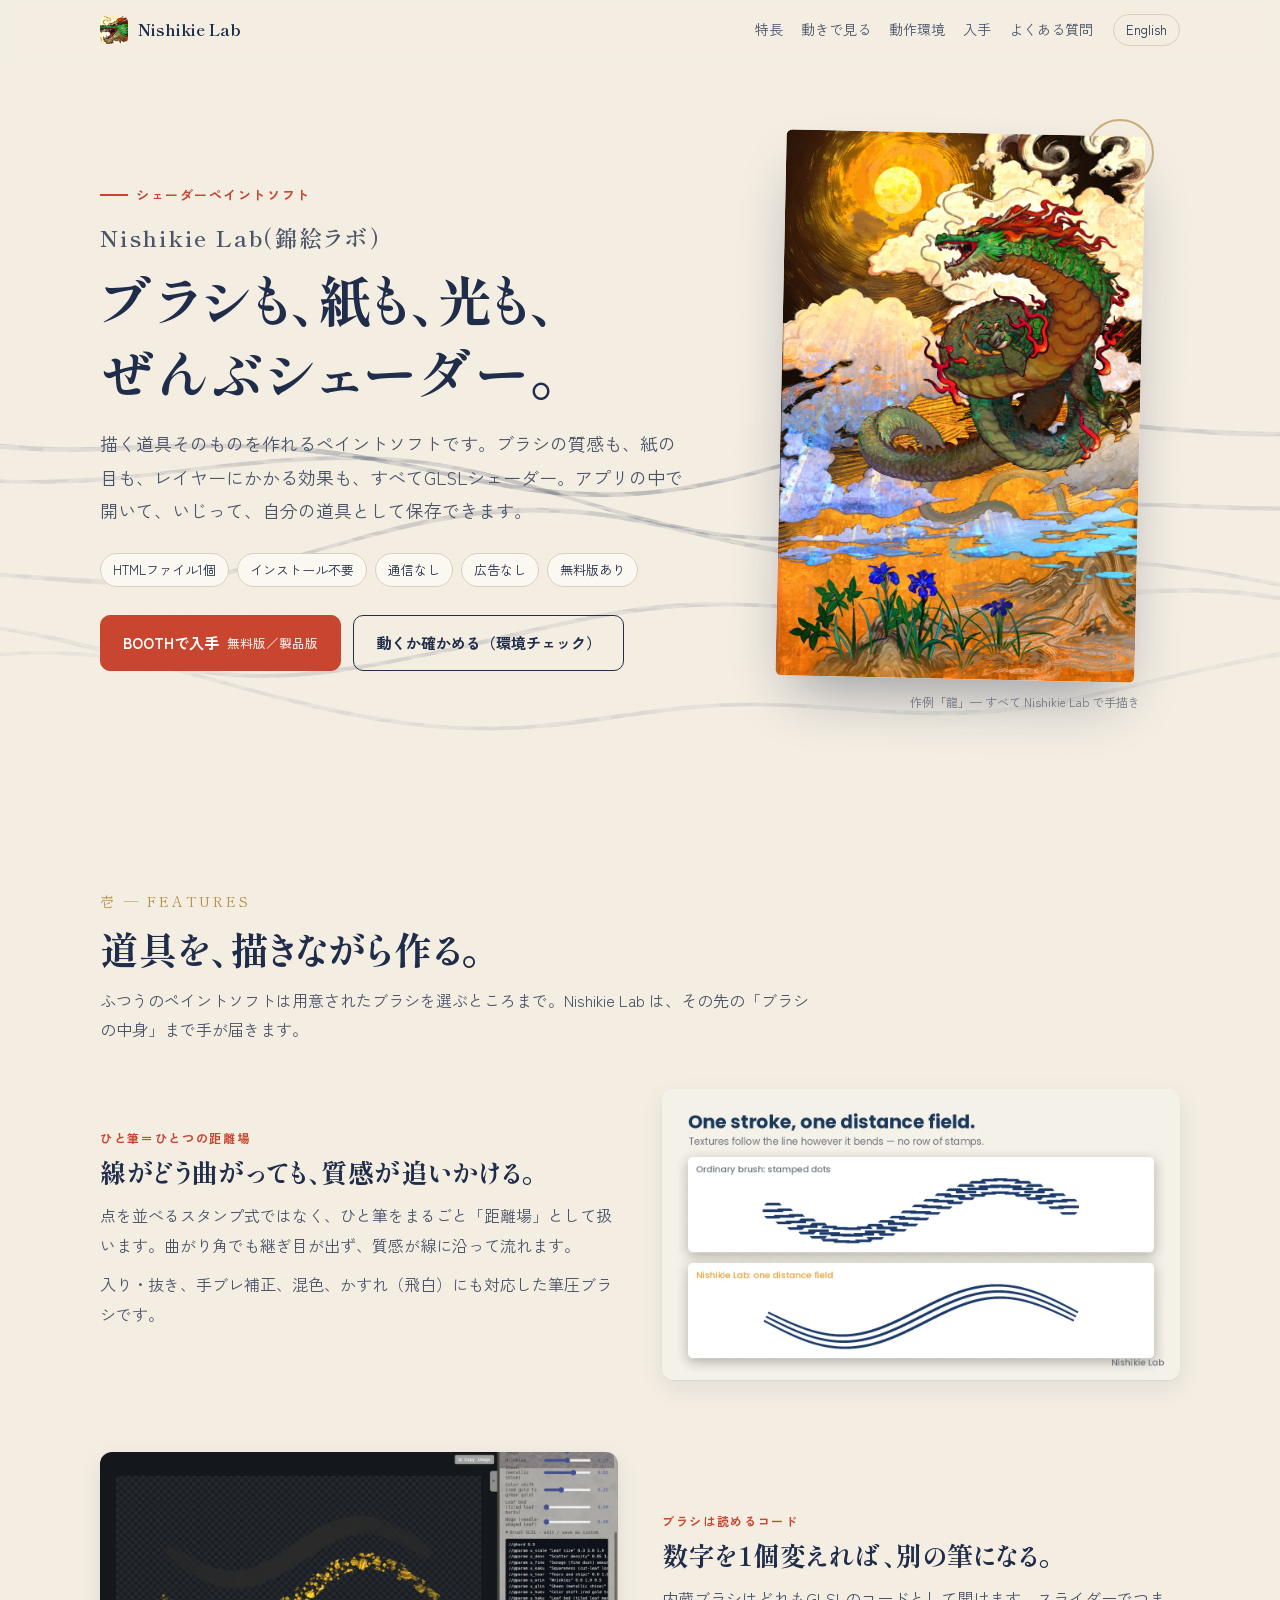
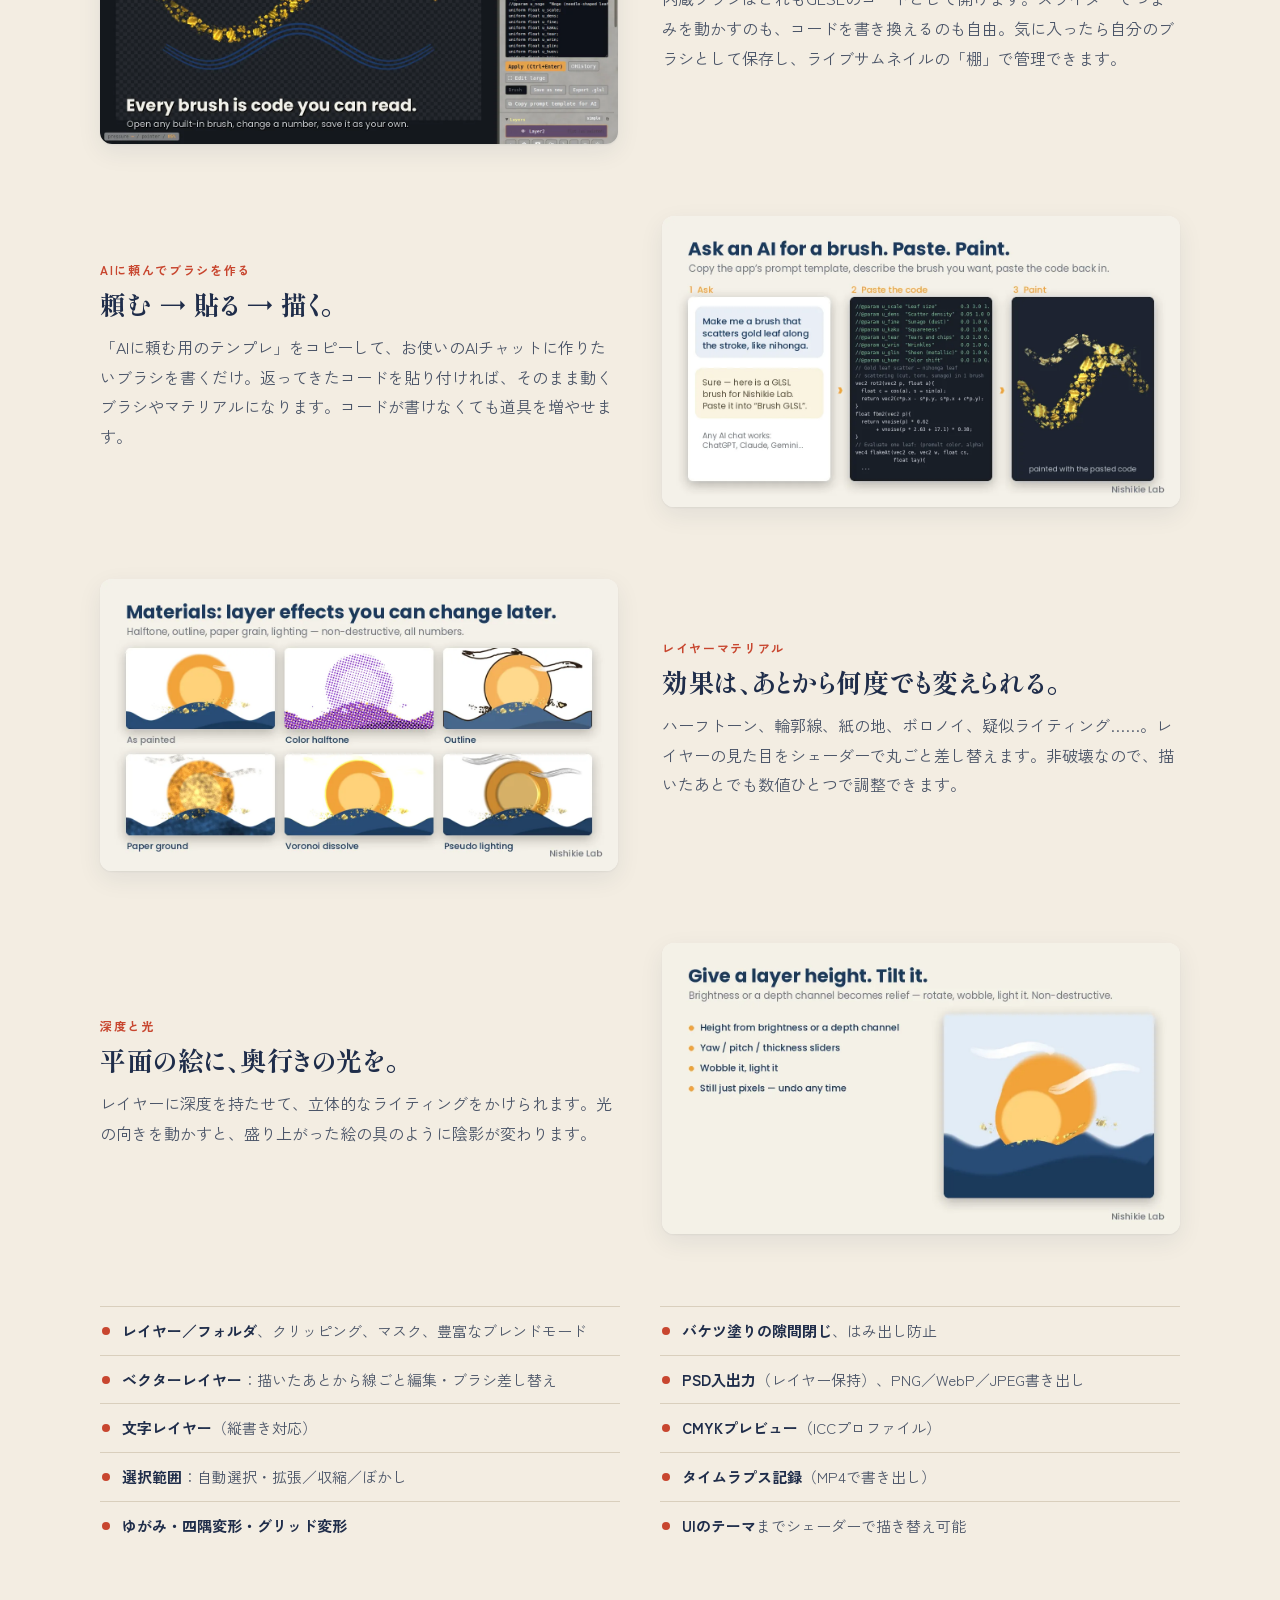
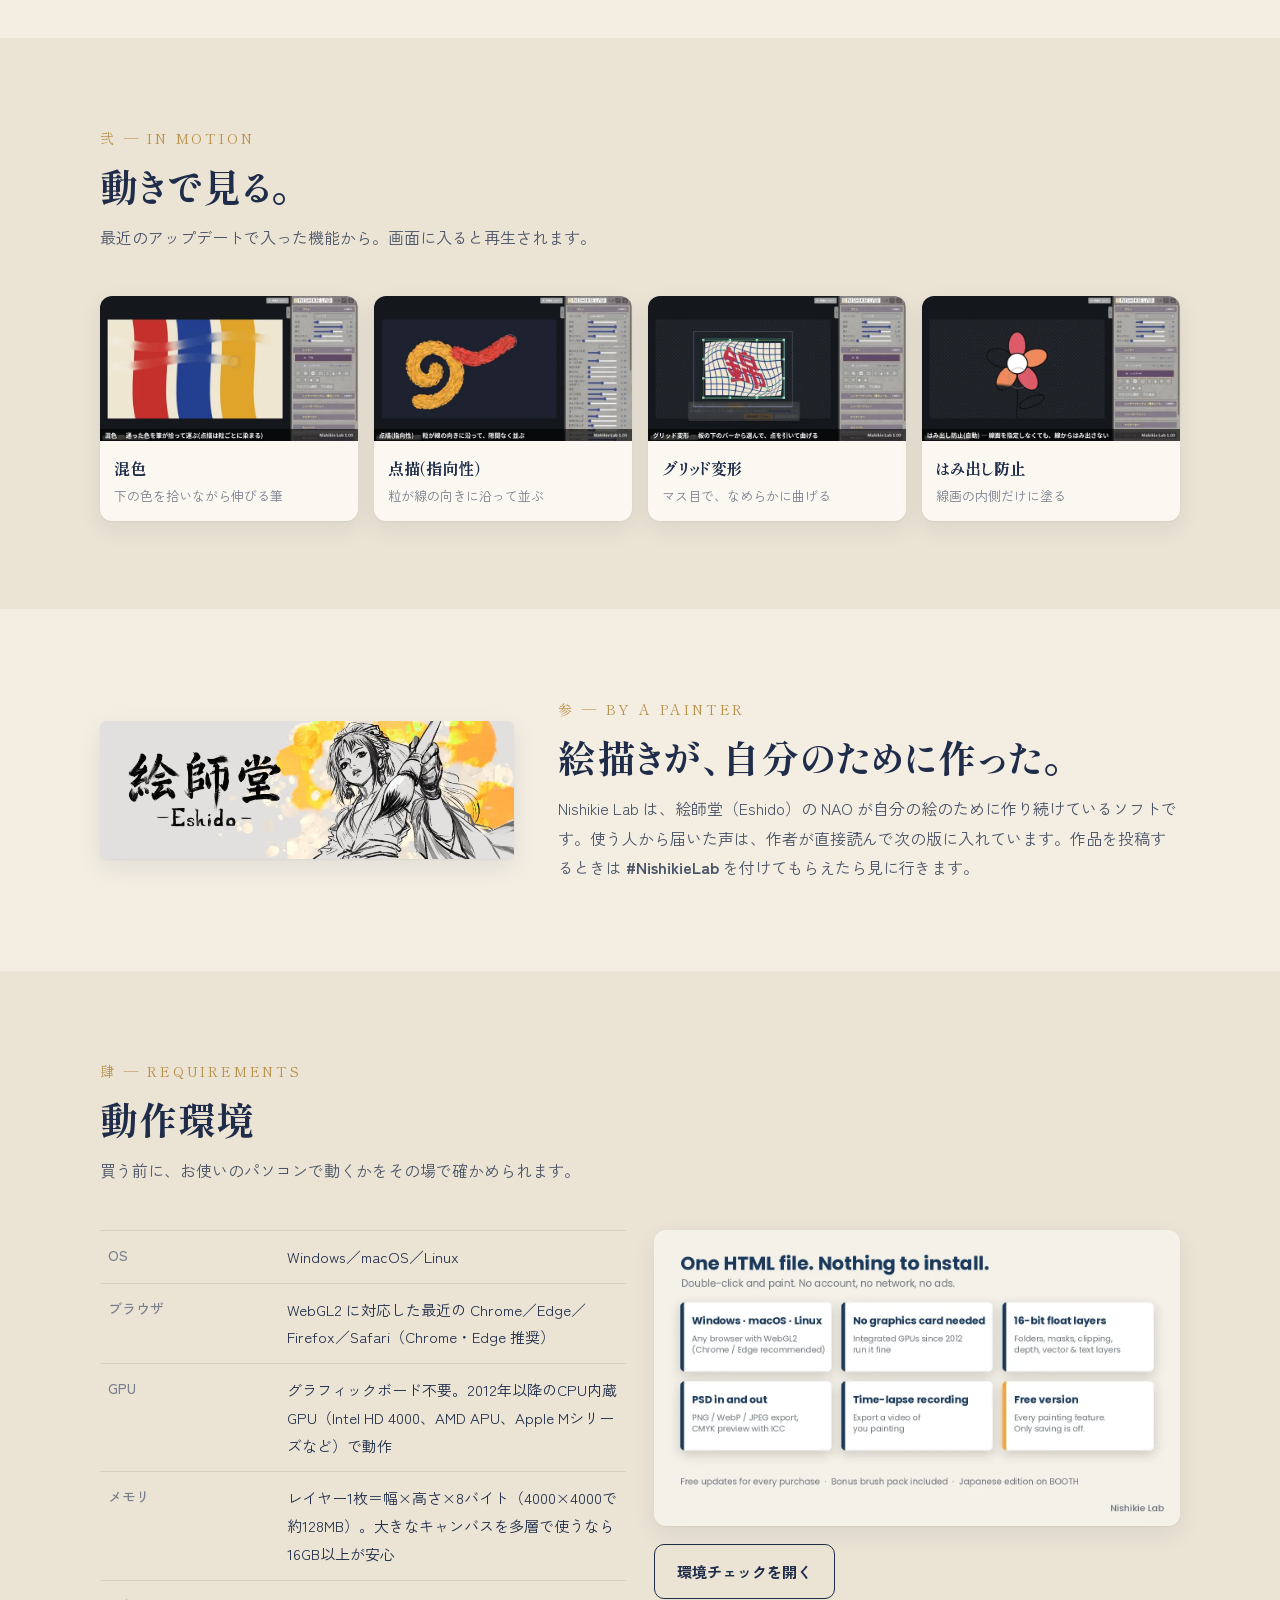
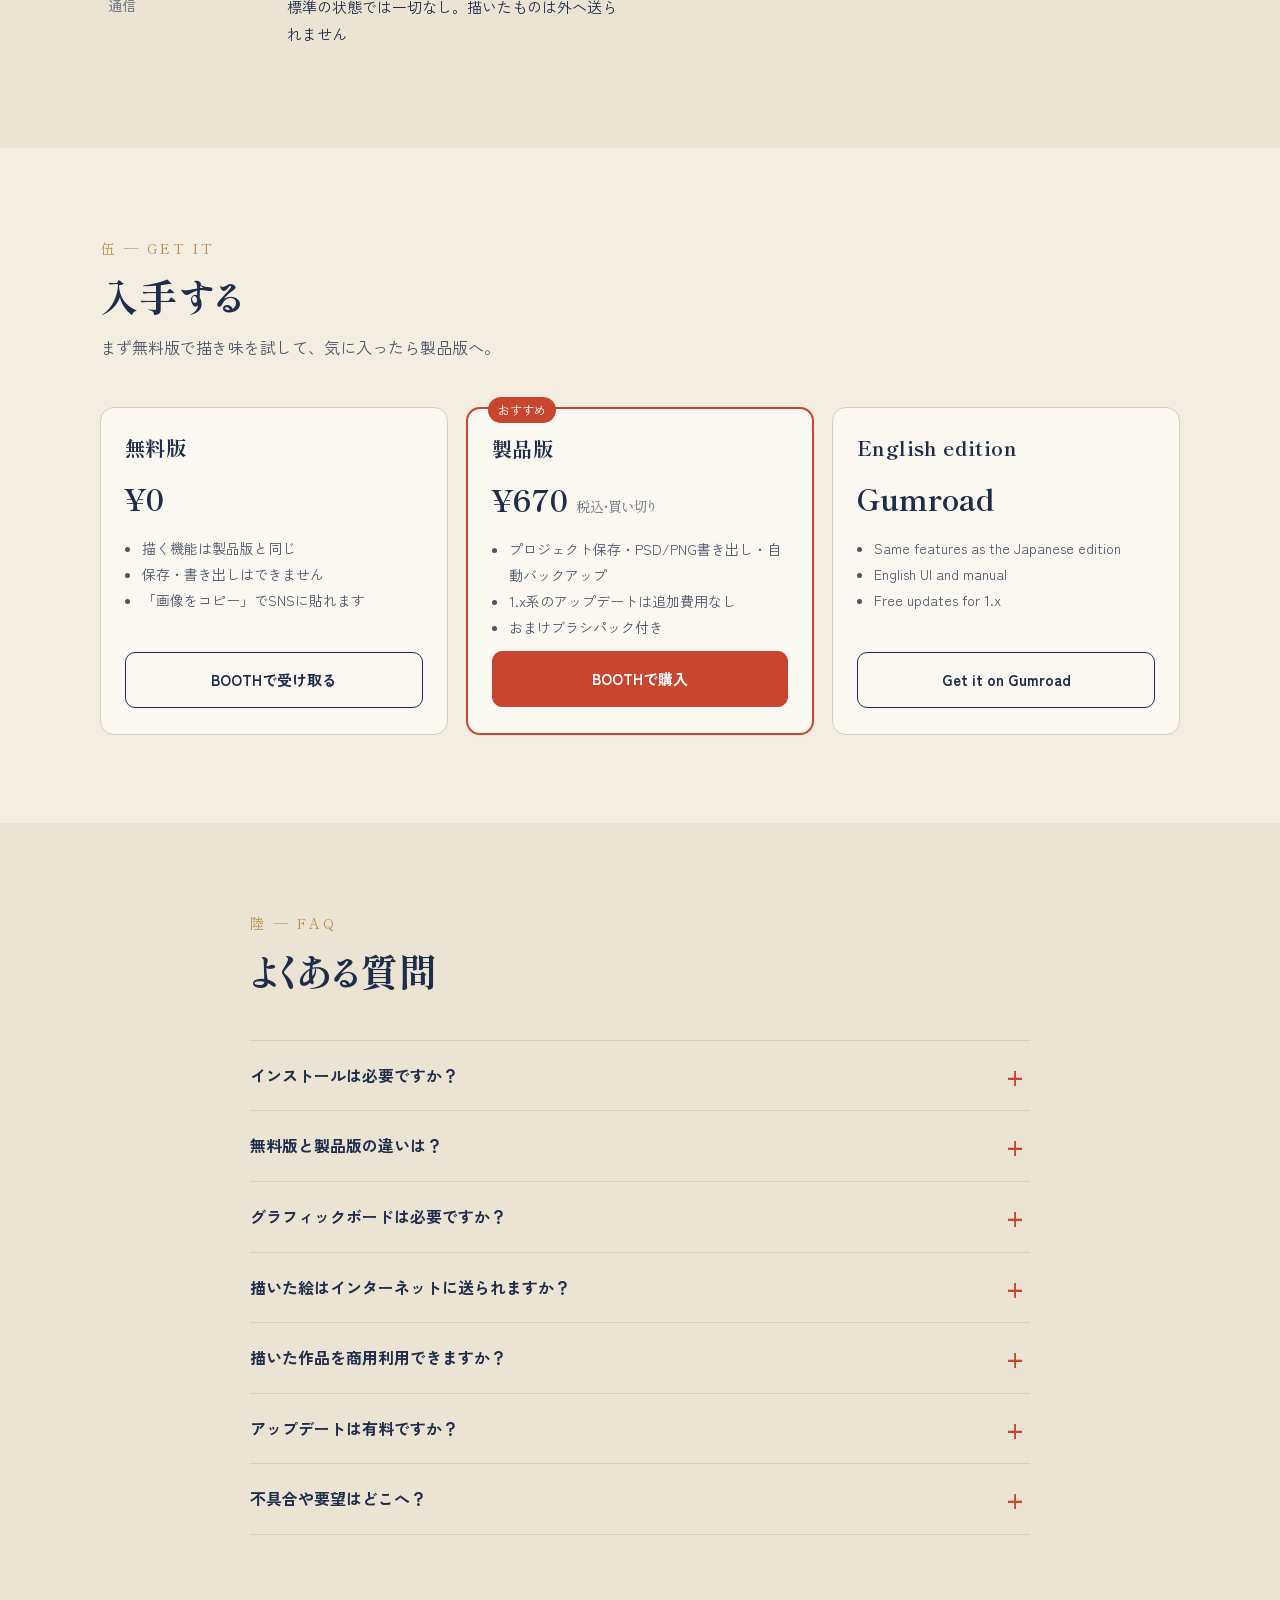
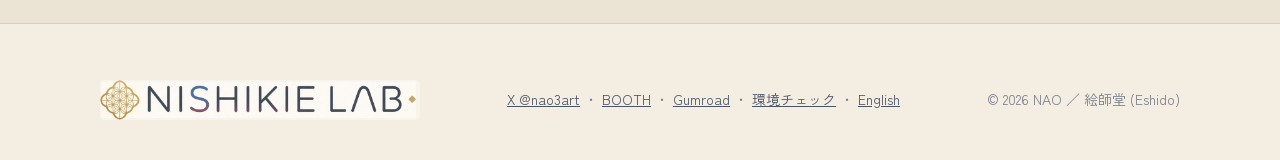
==== index.html @ 34f970e9 "Add files via upload" ====
<!doctype html>
<html lang="ja">
<head>
<meta charset="utf-8">
<meta name="viewport" content="width=device-width, initial-scale=1, viewport-fit=cover">
<title>Nishikie Lab（錦絵ラボ）｜ブラウザで動くシェーダーペイントソフト・インストール不要</title>
<meta name="description" content="Nishikie Lab（錦絵ラボ）は、ブラシも紙も効果もGLSLシェーダーでできたペイントソフト。HTMLファイル1個をブラウザで開くだけ、インストール不要・通信なし・広告なし。ブラシを自作でき、AIに頼んだコードもそのまま使えます。無料版あり。">
<link rel="canonical" href="https://naocgart-sudo.github.io/nishikie-lab/">
<link rel="alternate" hreflang="ja" href="https://naocgart-sudo.github.io/nishikie-lab/">
<link rel="alternate" hreflang="en" href="https://naocgart-sudo.github.io/nishikie-lab/en/">
<link rel="alternate" hreflang="x-default" href="https://naocgart-sudo.github.io/nishikie-lab/en/">
<meta name="theme-color" content="#f3ede2" media="(prefers-color-scheme: light)">
<meta name="theme-color" content="#14171d" media="(prefers-color-scheme: dark)">
<link rel="icon" href="assets/favicon-32.png" sizes="32x32">
<link rel="apple-touch-icon" href="assets/apple-touch-icon.png">

<meta property="og:type" content="website">
<meta property="og:site_name" content="Nishikie Lab（錦絵ラボ）">
<meta property="og:title" content="Nishikie Lab（錦絵ラボ）— ブラシも、紙も、光も、ぜんぶシェーダー。">
<meta property="og:description" content="ブラウザで動くペイントソフト。HTML1個・インストール不要・通信なし。ブラシを自作でき、無料版もあります。">
<meta property="og:url" content="https://naocgart-sudo.github.io/nishikie-lab/">
<meta property="og:image" content="https://naocgart-sudo.github.io/nishikie-lab/assets/og.jpg">
<meta property="og:image:width" content="1200"><meta property="og:image:height" content="630">
<meta property="og:locale" content="ja_JP"><meta property="og:locale:alternate" content="en_US">
<meta name="twitter:card" content="summary_large_image">
<meta name="twitter:site" content="@nao3art"><meta name="twitter:creator" content="@nao3art">

<link rel="preconnect" href="https://fonts.googleapis.com">
<link rel="preconnect" href="https://fonts.gstatic.com" crossorigin>
<link href="https://fonts.googleapis.com/css2?family=Shippori+Mincho:wght@600;700&family=Zen+Kaku+Gothic+New:wght@400;500;700&display=swap" rel="stylesheet">
<link rel="stylesheet" href="assets/site.css">
<link rel="preload" as="image" href="assets/dragon.webp">

<script type="application/ld+json">
{
  "@context": "https://schema.org",
  "@graph": [
    {
      "@type": "SoftwareApplication",
      "@id": "https://naocgart-sudo.github.io/nishikie-lab/#app",
      "name": "Nishikie Lab",
      "alternateName": ["錦絵ラボ", "NishikieLab"],
      "description": "ブラシ・紙・レイヤー効果がすべてGLSLシェーダーでできたペイントソフト。HTMLファイル1個をブラウザで開くだけで動き、インストール不要・通信なし。",
      "applicationCategory": "DesignApplication",
      "applicationSubCategory": "ペイントソフト",
      "operatingSystem": "Windows, macOS, Linux（WebGL2対応ブラウザ）",
      "inLanguage": ["ja", "en"],
      "image": "https://naocgart-sudo.github.io/nishikie-lab/assets/og.jpg",
      "screenshot": "https://naocgart-sudo.github.io/nishikie-lab/assets/f-code.webp",
      "url": "https://naocgart-sudo.github.io/nishikie-lab/",
      "author": {"@id": "https://naocgart-sudo.github.io/nishikie-lab/#eshido"},
      "offers": [
        {"@type": "Offer", "name": "製品版（BOOTH）", "price": "670", "priceCurrency": "JPY", "url": "https://eshido.booth.pm/", "availability": "https://schema.org/InStock"},
        {"@type": "Offer", "name": "無料版（保存なし）", "price": "0", "priceCurrency": "JPY", "url": "https://eshido.booth.pm/", "availability": "https://schema.org/InStock"}
      ]
    },
    {
      "@type": "Organization",
      "@id": "https://naocgart-sudo.github.io/nishikie-lab/#eshido",
      "name": "絵師堂 (Eshido)",
      "logo": "https://naocgart-sudo.github.io/nishikie-lab/assets/icon-192.png",
      "sameAs": ["https://x.com/nao3art", "https://eshido.booth.pm/", "https://naocraft5.gumroad.com/"]
    },
    {
      "@type": "FAQPage",
      "mainEntity": [
        {"@type": "Question", "name": "インストールは必要ですか？", "acceptedAnswer": {"@type": "Answer", "text": "不要です。同梱のHTMLファイル1個をダブルクリックすると、ブラウザで開いてすぐ描き始められます。"}},
        {"@type": "Question", "name": "無料版と製品版の違いは？", "acceptedAnswer": {"@type": "Answer", "text": "描く機能は同じです。無料版はプロジェクト保存・PNG/PSD書き出し・自動バックアップができません。描いた絵は「画像をコピー」でSNSなどに貼り付けられます。"}},
        {"@type": "Question", "name": "グラフィックボードは必要ですか？", "acceptedAnswer": {"@type": "Answer", "text": "不要です。2012年以降のCPU内蔵GPU（Intel HD 4000、AMD APU、Apple Mシリーズなど）で動きます。WebGL2対応のブラウザが必要です。"}},
        {"@type": "Question", "name": "描いた絵はインターネットに送られますか？", "acceptedAnswer": {"@type": "Answer", "text": "送られません。標準の状態ではインターネットとの通信を行わず、広告もありません。"}},
        {"@type": "Question", "name": "描いた作品を商用利用できますか？", "acceptedAnswer": {"@type": "Answer", "text": "できます。作品の権利はすべて描いた人のものです。ソフト本体の再配布・転売はできません。"}},
        {"@type": "Question", "name": "アップデートは有料ですか？", "acceptedAnswer": {"@type": "Answer", "text": "1.x系のアップデートは、購入済みの方なら追加費用なしで最新ファイルをダウンロードし直せます。"}}
      ]
    }
  ]
}
</script>
</head>
<body>
<a class="skip" href="#main">本文へ移動</a>

<header class="nav">
  <div class="wrap">
    <a class="brand" href="./"><img src="assets/icon-192.png" alt="" width="28" height="28">Nishikie Lab</a>
    <ul>
      <li><a href="#features">特長</a></li>
      <li><a href="#motion">動きで見る</a></li>
      <li><a href="#spec">動作環境</a></li>
      <li><a href="#get">入手</a></li>
      <li><a href="#faq">よくある質問</a></li>
    </ul>
    <a class="lang" href="en/" hreflang="en" lang="en">English</a>
  </div>
</header>

<main id="main">
<section class="hero" aria-label="Nishikie Lab の紹介">
  <canvas id="heroGL" aria-hidden="true"></canvas>
  <div class="wrap">
    <div>
      <span class="kicker">シェーダーペイントソフト</span>
      <h1>
        <span class="name">Nishikie Lab（錦絵ラボ）</span>
        <span class="line"><span>ブラシも、紙も、光も、</span></span>
        <span class="line"><span>ぜんぶシェーダー。</span></span>
      </h1>
      <p class="lead">描く道具そのものを作れるペイントソフトです。ブラシの質感も、紙の目も、レイヤーにかかる効果も、すべてGLSLシェーダー。アプリの中で開いて、いじって、自分の道具として保存できます。</p>
      <ul class="chips">
        <li>HTMLファイル1個</li><li>インストール不要</li><li>通信なし</li><li>広告なし</li><li>無料版あり</li>
      </ul>
      <div class="cta">
        <a class="btn primary" href="https://eshido.booth.pm/" rel="noopener">BOOTHで入手 <small>無料版／製品版</small></a>
        <a class="btn ghost" href="check/">動くか確かめる（環境チェック）</a>
      </div>
    </div>
    <figure class="art">
      <picture>
        <source type="image/webp" srcset="assets/dragon-480.webp 480w, assets/dragon.webp 800w" sizes="(max-width:860px) 300px, 400px">
        <img src="assets/dragon.jpg" width="800" height="1217" alt="Nishikie Labで描いた作例：月と雲のあいだを昇る緑の龍と、足もとに咲く杜若の和風イラスト" fetchpriority="high">
      </picture>
      <figcaption>作例「龍」— すべて Nishikie Lab で手描き</figcaption>
    </figure>
  </div>
</section>

<section id="features">
  <div class="wrap">
    <div class="sec-head rv">
      <div class="num">壱 — FEATURES</div>
      <h2>道具を、描きながら作る。</h2>
      <p>ふつうのペイントソフトは用意されたブラシを選ぶところまで。Nishikie Lab は、その先の「ブラシの中身」まで手が届きます。</p>
    </div>

    <article class="feature rv">
      <div class="media"><img src="assets/f-distance.webp" width="1280" height="720" loading="lazy" alt="スタンプを並べる普通のブラシと、ひと続きの距離場で描くNishikie Labの線の比較"></div>
      <div>
        <h3><span class="tag">ひと筆＝ひとつの距離場</span>線がどう曲がっても、質感が追いかける。</h3>
        <p>点を並べるスタンプ式ではなく、ひと筆をまるごと「距離場」として扱います。曲がり角でも継ぎ目が出ず、質感が線に沿って流れます。</p>
        <p>入り・抜き、手ブレ補正、混色、かすれ（飛白）にも対応した筆圧ブラシです。</p>
      </div>
    </article>

    <article class="feature rv">
      <div class="media"><img src="assets/f-code.webp" width="1280" height="720" loading="lazy" alt="金箔を散らすブラシのGLSLコードを、アプリ内エディタで開いているところ"></div>
      <div>
        <h3><span class="tag">ブラシは読めるコード</span>数字を1個変えれば、別の筆になる。</h3>
        <p>内蔵ブラシはどれもGLSLのコードとして開けます。スライダーでつまみを動かすのも、コードを書き換えるのも自由。気に入ったら自分のブラシとして保存し、ライブサムネイルの「棚」で管理できます。</p>
      </div>
    </article>

    <article class="feature rv">
      <div class="media"><img src="assets/f-ai.webp" width="1280" height="720" loading="lazy" alt="AIチャットにブラシを頼み、返ってきたコードを貼り付けて描く3ステップ"></div>
      <div>
        <h3><span class="tag">AIに頼んでブラシを作る</span>頼む → 貼る → 描く。</h3>
        <p>「AIに頼む用のテンプレ」をコピーして、お使いのAIチャットに作りたいブラシを書くだけ。返ってきたコードを貼り付ければ、そのまま動くブラシやマテリアルになります。コードが書けなくても道具を増やせます。</p>
      </div>
    </article>

    <article class="feature rv">
      <div class="media"><img src="assets/f-materials.webp" width="1280" height="720" loading="lazy" alt="同じ絵にハーフトーン、輪郭線、紙の地、ボロノイ、疑似ライティングのマテリアルをかけた比較"></div>
      <div>
        <h3><span class="tag">レイヤーマテリアル</span>効果は、あとから何度でも変えられる。</h3>
        <p>ハーフトーン、輪郭線、紙の地、ボロノイ、疑似ライティング……。レイヤーの見た目をシェーダーで丸ごと差し替えます。非破壊なので、描いたあとでも数値ひとつで調整できます。</p>
      </div>
    </article>

    <article class="feature rv">
      <div class="media"><video data-auto muted loop playsinline preload="none" poster="assets/f-depth.webp" width="1280" height="720" aria-label="深度マップで絵に立体的な光が当たる様子"><source src="assets/f-depth.mp4" type="video/mp4"></video></div>
      <div>
        <h3><span class="tag">深度と光</span>平面の絵に、奥行きの光を。</h3>
        <p>レイヤーに深度を持たせて、立体的なライティングをかけられます。光の向きを動かすと、盛り上がった絵の具のように陰影が変わります。</p>
      </div>
    </article>

    <ul class="list rv">
      <li><b>レイヤー／フォルダ</b>、クリッピング、マスク、豊富なブレンドモード</li>
      <li><b>ベクターレイヤー</b>：描いたあとから線ごと編集・ブラシ差し替え</li>
      <li><b>文字レイヤー</b>（縦書き対応）</li>
      <li><b>選択範囲</b>：自動選択・拡張／収縮／ぼかし</li>
      <li><b>ゆがみ・四隅変形・グリッド変形</b></li>
      <li><b>バケツ塗りの隙間閉じ</b>、はみ出し防止</li>
      <li><b>PSD入出力</b>（レイヤー保持）、PNG／WebP／JPEG書き出し</li>
      <li><b>CMYKプレビュー</b>（ICCプロファイル）</li>
      <li><b>タイムラプス記録</b>（MP4で書き出し）</li>
      <li><b>UIのテーマ</b>までシェーダーで描き替え可能</li>
    </ul>
  </div>
</section>

<section id="motion" class="alt">
  <div class="wrap">
    <div class="sec-head rv">
      <div class="num">弐 — IN MOTION</div>
      <h2>動きで見る。</h2>
      <p>最近のアップデートで入った機能から。画面に入ると再生されます。</p>
    </div>
    <div class="grid4" id="gallery">
      <figure class="clip rv"><video data-auto muted loop playsinline preload="none" poster="assets/v-mix.webp" aria-label="混色の動画"><source src="assets/v-mix.mp4" type="video/mp4"></video><figcaption><b>混色</b><span>下の色を拾いながら伸びる筆</span></figcaption></figure>
      <figure class="clip rv"><video data-auto muted loop playsinline preload="none" poster="assets/v-stipple.webp" aria-label="点描ブラシの動画"><source src="assets/v-stipple.mp4" type="video/mp4"></video><figcaption><b>点描（指向性）</b><span>粒が線の向きに沿って並ぶ</span></figcaption></figure>
      <figure class="clip rv"><video data-auto muted loop playsinline preload="none" poster="assets/v-grid.webp" aria-label="グリッド変形の動画"><source src="assets/v-grid.mp4" type="video/mp4"></video><figcaption><b>グリッド変形</b><span>マス目で、なめらかに曲げる</span></figcaption></figure>
      <figure class="clip rv"><video data-auto muted loop playsinline preload="none" poster="assets/v-spill.webp" aria-label="はみ出し防止の動画"><source src="assets/v-spill.mp4" type="video/mp4"></video><figcaption><b>はみ出し防止</b><span>線画の内側だけに塗る</span></figcaption></figure>
    </div>
  </div>
</section>

<section id="works">
  <div class="wrap works">
    <img class="rv" src="assets/eshido.webp" width="1500" height="500" loading="lazy" alt="絵師堂 Eshido のロゴと、大筆を構える女性の墨絵">
    <div class="rv">
      <div class="sec-head" style="margin:0">
        <div class="num">参 — BY A PAINTER</div>
        <h2>絵描きが、自分のために作った。</h2>
        <p>Nishikie Lab は、絵師堂（Eshido）の NAO が自分の絵のために作り続けているソフトです。使う人から届いた声は、作者が直接読んで次の版に入れています。作品を投稿するときは <b>#NishikieLab</b> を付けてもらえたら見に行きます。</p>
      </div>
    </div>
  </div>
</section>

<section id="spec" class="alt">
  <div class="wrap">
    <div class="sec-head rv">
      <div class="num">肆 — REQUIREMENTS</div>
      <h2>動作環境</h2>
      <p>買う前に、お使いのパソコンで動くかをその場で確かめられます。</p>
    </div>
    <div class="spec">
      <table class="rv">
        <tr><th>OS</th><td>Windows／macOS／Linux</td></tr>
        <tr><th>ブラウザ</th><td>WebGL2 に対応した最近の Chrome／Edge／Firefox／Safari（Chrome・Edge 推奨）</td></tr>
        <tr><th>GPU</th><td>グラフィックボード不要。2012年以降のCPU内蔵GPU（Intel HD 4000、AMD APU、Apple Mシリーズなど）で動作</td></tr>
        <tr><th>メモリ</th><td>レイヤー1枚＝幅×高さ×8バイト（4000×4000で約128MB）。大きなキャンバスを多層で使うなら16GB以上が安心</td></tr>
        <tr><th>通信</th><td>標準の状態では一切なし。描いたものは外へ送られません</td></tr>
      </table>
      <div class="rv">
        <img src="assets/f-specs.webp" width="1280" height="720" loading="lazy" alt="対応OS、グラフィックボード不要、16bitフロートレイヤーなどの仕様まとめ" style="border-radius:12px;box-shadow:var(--shadow)">
        <p style="margin:18px 0 0"><a class="btn ghost" href="check/">環境チェックを開く</a></p>
      </div>
    </div>
  </div>
</section>

<section id="get">
  <div class="wrap">
    <div class="sec-head rv">
      <div class="num">伍 — GET IT</div>
      <h2>入手する</h2>
      <p>まず無料版で描き味を試して、気に入ったら製品版へ。</p>
    </div>
    <div class="plans">
      <div class="plan rv">
        <h3>無料版</h3>
        <div class="price">¥0</div>
        <ul><li>描く機能は製品版と同じ</li><li>保存・書き出しはできません</li><li>「画像をコピー」でSNSに貼れます</li></ul>
        <a class="btn ghost" href="https://eshido.booth.pm/" rel="noopener">BOOTHで受け取る</a>
      </div>
      <div class="plan main rv" data-badge="おすすめ">
        <h3>製品版</h3>
        <div class="price">¥670 <small>税込・買い切り</small></div>
        <ul><li>プロジェクト保存・PSD/PNG書き出し・自動バックアップ</li><li>1.x系のアップデートは追加費用なし</li><li>おまけブラシパック付き</li></ul>
        <a class="btn primary" href="https://eshido.booth.pm/" rel="noopener">BOOTHで購入</a>
      </div>
      <div class="plan rv" lang="en">
        <h3>English edition</h3>
        <div class="price">Gumroad</div>
        <ul><li>Same features as the Japanese edition</li><li>English UI and manual</li><li>Free updates for 1.x</li></ul>
        <a class="btn ghost" href="https://naocraft5.gumroad.com/" rel="noopener">Get it on Gumroad</a>
      </div>
    </div>
  </div>
</section>

<section id="faq" class="alt">
  <div class="wrap" style="max-width:820px">
    <div class="sec-head rv">
      <div class="num">陸 — FAQ</div>
      <h2>よくある質問</h2>
    </div>
    <div class="faq rv">
      <details><summary>インストールは必要ですか？</summary><p>不要です。同梱のHTMLファイル1個をダブルクリックすると、ブラウザで開いてすぐ描き始められます。タブやアドレスバーの無い「アプリの窓」で開くランチャーも同梱しています。</p></details>
      <details><summary>無料版と製品版の違いは？</summary><p>描く機能は同じです。無料版はプロジェクト保存・PNG/PSD書き出し・自動バックアップができません。描いた絵は「画像をコピー」でSNSなどに貼り付けられます。</p></details>
      <details><summary>グラフィックボードは必要ですか？</summary><p>不要です。2012年以降のCPU内蔵GPUで動きます。WebGL2対応のブラウザが必要です。心配なときは<a href="check/">環境チェック</a>で確かめてください。</p></details>
      <details><summary>描いた絵はインターネットに送られますか？</summary><p>送られません。標準の状態ではインターネットとの通信を行わず、広告もありません。</p></details>
      <details><summary>描いた作品を商用利用できますか？</summary><p>できます。作品の権利はすべて描いた人のものです。ソフト本体の再配布・転売はできません。</p></details>
      <details><summary>アップデートは有料ですか？</summary><p>1.x系のアップデートは、購入済みの方なら追加費用なしで最新ファイルをダウンロードし直せます。</p></details>
      <details><summary>不具合や要望はどこへ？</summary><p>X（旧Twitter）の <a href="https://x.com/nao3art" rel="noopener">@nao3art</a> へ、メンションでもDMでもどうぞ。作者が直接読みます。環境チェックの結果を添えてもらえると調査が早く進みます。</p></details>
    </div>
  </div>
</section>
</main>

<footer>
  <div class="wrap">
    <img src="assets/logo.png" width="448" height="56" alt="Nishikie Lab" style="height:40px">
    <div>
      <a href="https://x.com/nao3art" rel="noopener">X @nao3art</a> ・
      <a href="https://eshido.booth.pm/" rel="noopener">BOOTH</a> ・
      <a href="https://naocraft5.gumroad.com/" rel="noopener">Gumroad</a> ・
      <a href="check/">環境チェック</a> ・
      <a href="en/" hreflang="en">English</a>
    </div>
    <div>© 2026 NAO ／ 絵師堂 (Eshido)</div>
  </div>
</footer>
<script src="assets/site.js" defer></script>
</body>
</html>
---- assets/site.css ----
/* Nishikie Lab site — 和紙の地 × 藍の墨 × 朱 */
:root{
  --paper:#f3ede2; --paper2:#ebe3d4; --card:#fbf8f2;
  --ink:#1f2d4a; --ink2:#4b5568; --dim:#7a7f8c;
  --shu:#c8462f; --gold:#b8914a; --line:#d9cfbd;
  --shadow:0 1px 2px rgba(31,45,74,.06),0 8px 24px rgba(31,45,74,.08);
  --serif:"Shippori Mincho","Noto Serif JP","Hiragino Mincho ProN","Yu Mincho",serif;
  --sans:"Zen Kaku Gothic New","Noto Sans JP","Hiragino Kaku Gothic ProN","Yu Gothic",system-ui,sans-serif;
  --w:1120px;
}
@media (prefers-color-scheme:dark){
  :root{ --paper:#14171d; --paper2:#1a1e26; --card:#1f242d; --ink:#e9e3d6; --ink2:#b9b6ad;
    --dim:#8a8d96; --shu:#e06a4f; --gold:#d3b06a; --line:#2e333d;
    --shadow:0 1px 2px rgba(0,0,0,.3),0 10px 30px rgba(0,0,0,.35); }
}
*{box-sizing:border-box}
html{scroll-behavior:smooth;-webkit-text-size-adjust:100%}
body{margin:0;background:var(--paper);color:var(--ink);font:16px/1.85 var(--sans);
  font-feature-settings:"palt";overflow-x:hidden}
img,video{max-width:100%;height:auto;display:block}
a{color:inherit}
.wrap{max-width:var(--w);margin:0 auto;padding:0 20px}
h1,h2,h3{font-family:var(--serif);font-weight:700;letter-spacing:.02em;line-height:1.35;margin:0}
.skip{position:absolute;left:-999px}.skip:focus{left:12px;top:12px;z-index:99;background:var(--card);padding:8px 12px}

/* header */
.nav{position:sticky;top:0;z-index:20;background:color-mix(in srgb,var(--paper) 86%,transparent);
  backdrop-filter:blur(10px);-webkit-backdrop-filter:blur(10px);border-bottom:1px solid transparent;transition:border-color .3s}
.nav.scrolled{border-bottom-color:var(--line)}
.nav .wrap{display:flex;align-items:center;gap:20px;height:60px}
.nav .brand{display:flex;align-items:center;gap:10px;text-decoration:none;font-family:var(--serif);font-weight:700}
.nav .brand img{width:28px;height:28px;border-radius:6px}
.nav ul{display:flex;gap:18px;list-style:none;margin:0 0 0 auto;padding:0;font-size:14px}
.nav ul a{text-decoration:none;color:var(--ink2)}.nav ul a:hover{color:var(--shu)}
.nav .lang{font-size:13px;border:1px solid var(--line);border-radius:99px;padding:3px 12px;text-decoration:none}
@media (max-width:760px){.nav ul{display:none}.nav .lang{margin-left:auto}}

/* hero */
.hero{position:relative;overflow:hidden;padding:56px 0 72px}
.hero canvas{position:absolute;inset:0;width:100%;height:100%;z-index:0;opacity:.9}
.hero .wrap{position:relative;z-index:1;display:grid;grid-template-columns:1.15fr .85fr;gap:48px;align-items:center}
.kicker{display:inline-flex;gap:8px;align-items:center;font-size:13px;letter-spacing:.12em;color:var(--shu);font-weight:700}
.kicker::before{content:"";width:28px;height:2px;background:var(--shu)}
.hero h1{font-size:clamp(28px,4.3vw,54px);margin:16px 0 8px}
.hero h1 .line>span{white-space:nowrap}
.hero h1 .name{display:block;font-size:.42em;letter-spacing:.08em;color:var(--ink2);margin-bottom:10px;font-weight:600}
.hero h1 .line{display:block;overflow:hidden}
.hero h1 .line>span{display:inline-block;transform:translateY(110%);animation:rise .9s cubic-bezier(.2,.7,.1,1) forwards}
.hero h1 .line:nth-child(3)>span{animation-delay:.12s}
@keyframes rise{to{transform:none}}
.hero p.lead{font-size:clamp(15px,1.7vw,18px);color:var(--ink2);max-width:34em;margin:18px 0 26px}
.chips{display:flex;flex-wrap:wrap;gap:8px;margin:0 0 28px;padding:0;list-style:none}
.chips li{font-size:13px;border:1px solid var(--line);background:var(--card);border-radius:99px;padding:4px 12px}
.cta{display:flex;flex-wrap:wrap;gap:12px}
.btn{display:inline-flex;align-items:center;gap:8px;padding:13px 22px;border-radius:10px;text-decoration:none;
  font-weight:700;font-size:15px;border:1.5px solid var(--ink);transition:transform .15s,box-shadow .2s,background .2s}
.btn:hover{transform:translateY(-2px);box-shadow:var(--shadow)}
.btn.primary{background:var(--shu);border-color:var(--shu);color:#fff}
.btn.ghost{background:transparent}
.btn small{font-weight:500;opacity:.85}
.art{position:relative;justify-self:center;max-width:400px}
.art img{border-radius:6px;box-shadow:0 30px 60px -20px rgba(31,45,74,.45);transform:rotate(1.2deg);transition:transform .6s}
.art:hover img{transform:rotate(0) scale(1.01)}
.art figcaption{font-size:12px;color:var(--dim);margin-top:12px;text-align:right}
.art::before{content:"";position:absolute;inset:-14px -14px auto auto;width:64px;height:64px;border:2px solid var(--gold);border-radius:50%;opacity:.7}
@media (max-width:860px){.hero .wrap{grid-template-columns:1fr}.art{max-width:300px}}

/* sections */
section{padding:88px 0}
section.alt{background:var(--paper2)}
.sec-head{max-width:720px;margin:0 0 44px}
.sec-head .num{font-family:var(--serif);color:var(--gold);font-size:14px;letter-spacing:.2em}
.sec-head h2{font-size:clamp(26px,3.4vw,38px);margin:8px 0 12px}
.sec-head p{color:var(--ink2);margin:0}

.feature{display:grid;grid-template-columns:1fr 1fr;gap:44px;align-items:center;margin-bottom:72px}
.feature:last-child{margin-bottom:0}
.feature:nth-child(even) .media{order:2}
.feature .media{border-radius:12px;overflow:hidden;box-shadow:var(--shadow);background:var(--card)}
.feature h3{font-size:clamp(21px,2.4vw,26px);margin-bottom:12px}
.feature h3 .tag{display:block;font-family:var(--sans);font-size:12px;letter-spacing:.14em;color:var(--shu);margin-bottom:8px}
.feature p{color:var(--ink2);margin:0 0 10px}
@media (max-width:820px){.feature{grid-template-columns:1fr;gap:20px}.feature:nth-child(even) .media{order:0}}

.grid4{display:grid;grid-template-columns:repeat(4,1fr);gap:16px}
@media (max-width:900px){.grid4{grid-template-columns:repeat(2,1fr)}}
.clip{background:var(--card);border-radius:12px;overflow:hidden;box-shadow:var(--shadow);margin:0}
.clip video{aspect-ratio:16/9;object-fit:cover;width:100%}
.clip figcaption{padding:12px 14px;font-size:14px}
.clip figcaption b{display:block;font-family:var(--serif);font-size:16px}
.clip figcaption span{color:var(--dim);font-size:13px}

.list{columns:2;column-gap:40px;padding:0;margin:40px 0 0;list-style:none}
.list li{break-inside:avoid;padding:10px 0 10px 22px;border-top:1px solid var(--line);position:relative;color:var(--ink2);font-size:15px}
.list li::before{content:"";position:absolute;left:2px;top:20px;width:8px;height:8px;border-radius:50%;background:var(--shu)}
.list li b{color:var(--ink)}
@media (max-width:700px){.list{columns:1}}

.works{display:grid;grid-template-columns:.8fr 1.2fr;gap:44px;align-items:center}
.works img{border-radius:6px;box-shadow:var(--shadow)}
@media (max-width:820px){.works{grid-template-columns:1fr}}

.spec{display:grid;grid-template-columns:1fr 1fr;gap:28px}
.spec table{width:100%;border-collapse:collapse;font-size:15px}
.spec th,.spec td{text-align:left;vertical-align:top;padding:12px 8px;border-top:1px solid var(--line)}
.spec th{width:34%;color:var(--dim);font-weight:500;font-size:14px}
@media (max-width:820px){.spec{grid-template-columns:1fr}}

.plans{display:grid;grid-template-columns:repeat(3,1fr);gap:18px}
.plan{background:var(--card);border:1px solid var(--line);border-radius:14px;padding:26px 24px;display:flex;flex-direction:column;gap:10px}
.plan.main{border:2px solid var(--shu);position:relative}
.plan.main::before{content:attr(data-badge);position:absolute;top:-12px;left:20px;background:var(--shu);color:#fff;font-size:12px;padding:2px 10px;border-radius:99px}
.plan h3{font-size:20px}
.plan .price{font-family:var(--serif);font-size:30px;font-weight:700}
.plan .price small{font-size:14px;color:var(--dim);font-weight:500}
.plan ul{margin:0;padding-left:1.2em;color:var(--ink2);font-size:14px;flex:1}
.plan .btn{justify-content:center}
@media (max-width:860px){.plans{grid-template-columns:1fr}}

.faq details{border-top:1px solid var(--line);padding:4px 0}
.faq details:last-child{border-bottom:1px solid var(--line)}
.faq summary{cursor:pointer;list-style:none;padding:16px 36px 16px 0;font-weight:700;position:relative}
.faq summary::-webkit-details-marker{display:none}
.faq summary::after{content:"+";position:absolute;right:6px;top:12px;font-size:22px;color:var(--shu);transition:transform .25s}
.faq details[open] summary::after{transform:rotate(45deg)}
.faq details p{margin:0 0 18px;color:var(--ink2)}

footer{padding:56px 0 40px;border-top:1px solid var(--line);font-size:14px;color:var(--dim)}
footer .wrap{display:flex;flex-wrap:wrap;gap:18px 40px;align-items:center;justify-content:space-between}
footer img{height:56px;width:auto;border-radius:4px}
footer a{color:var(--ink2)}

/* reveal */
.rv{opacity:0;transform:translateY(24px);transition:opacity .8s ease,transform .8s cubic-bezier(.2,.7,.1,1)}
.rv.in{opacity:1;transform:none}
@media (prefers-reduced-motion:reduce){
  .rv{opacity:1;transform:none;transition:none}
  .hero h1 .line>span{animation:none;transform:none}
  html{scroll-behavior:auto}
}
.noscript .rv{opacity:1;transform:none}
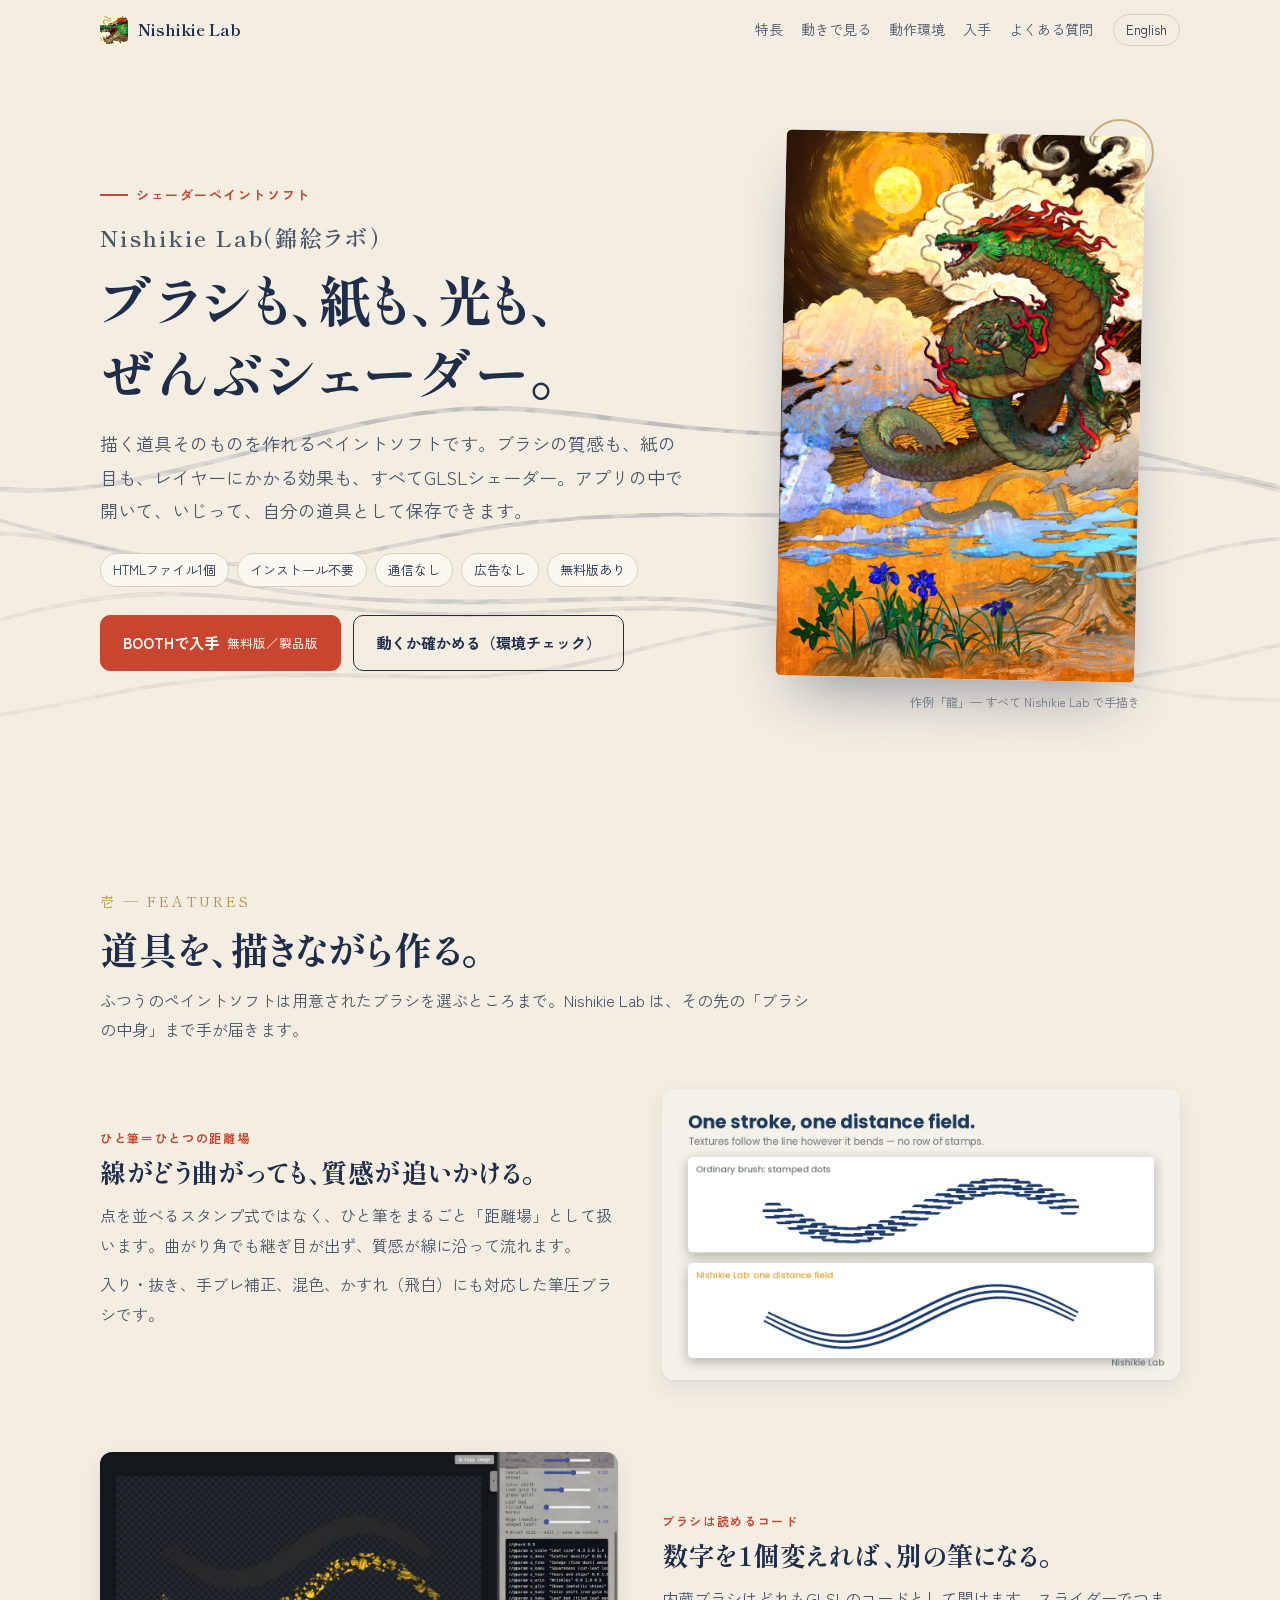
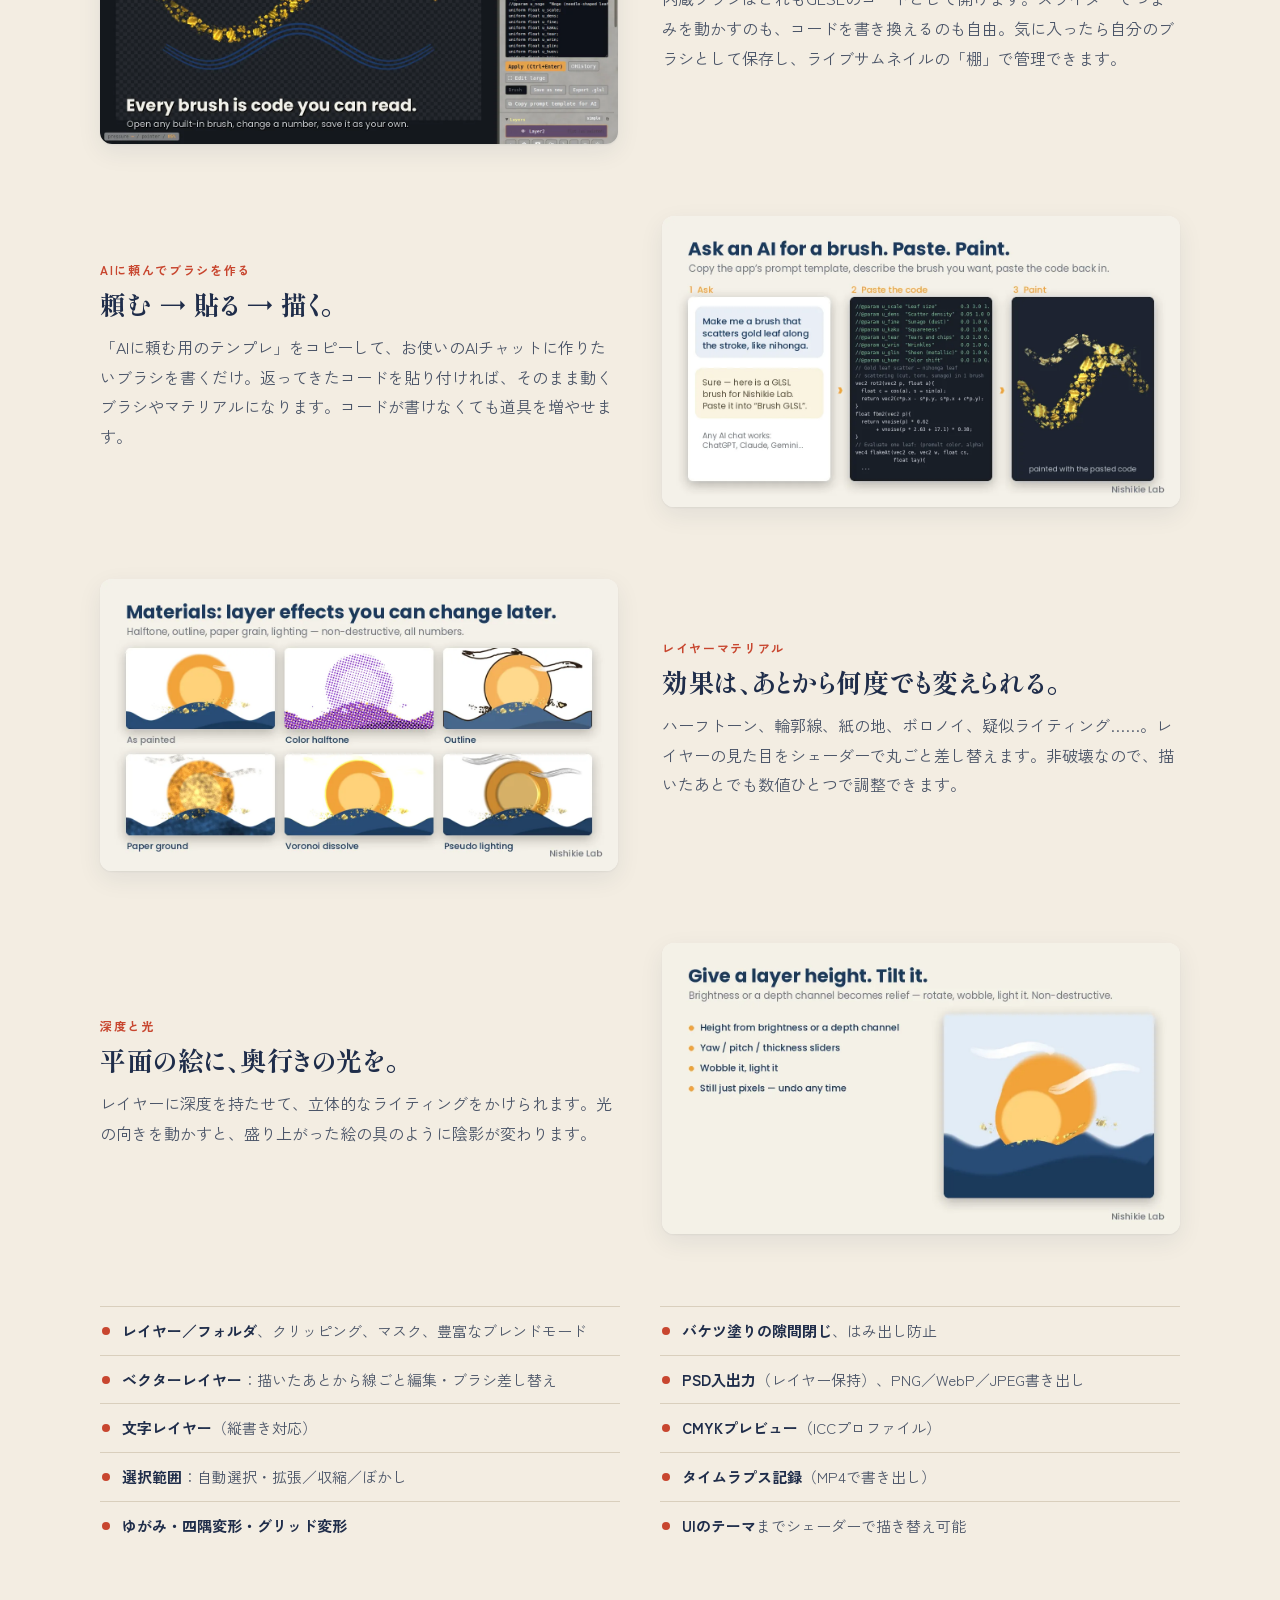
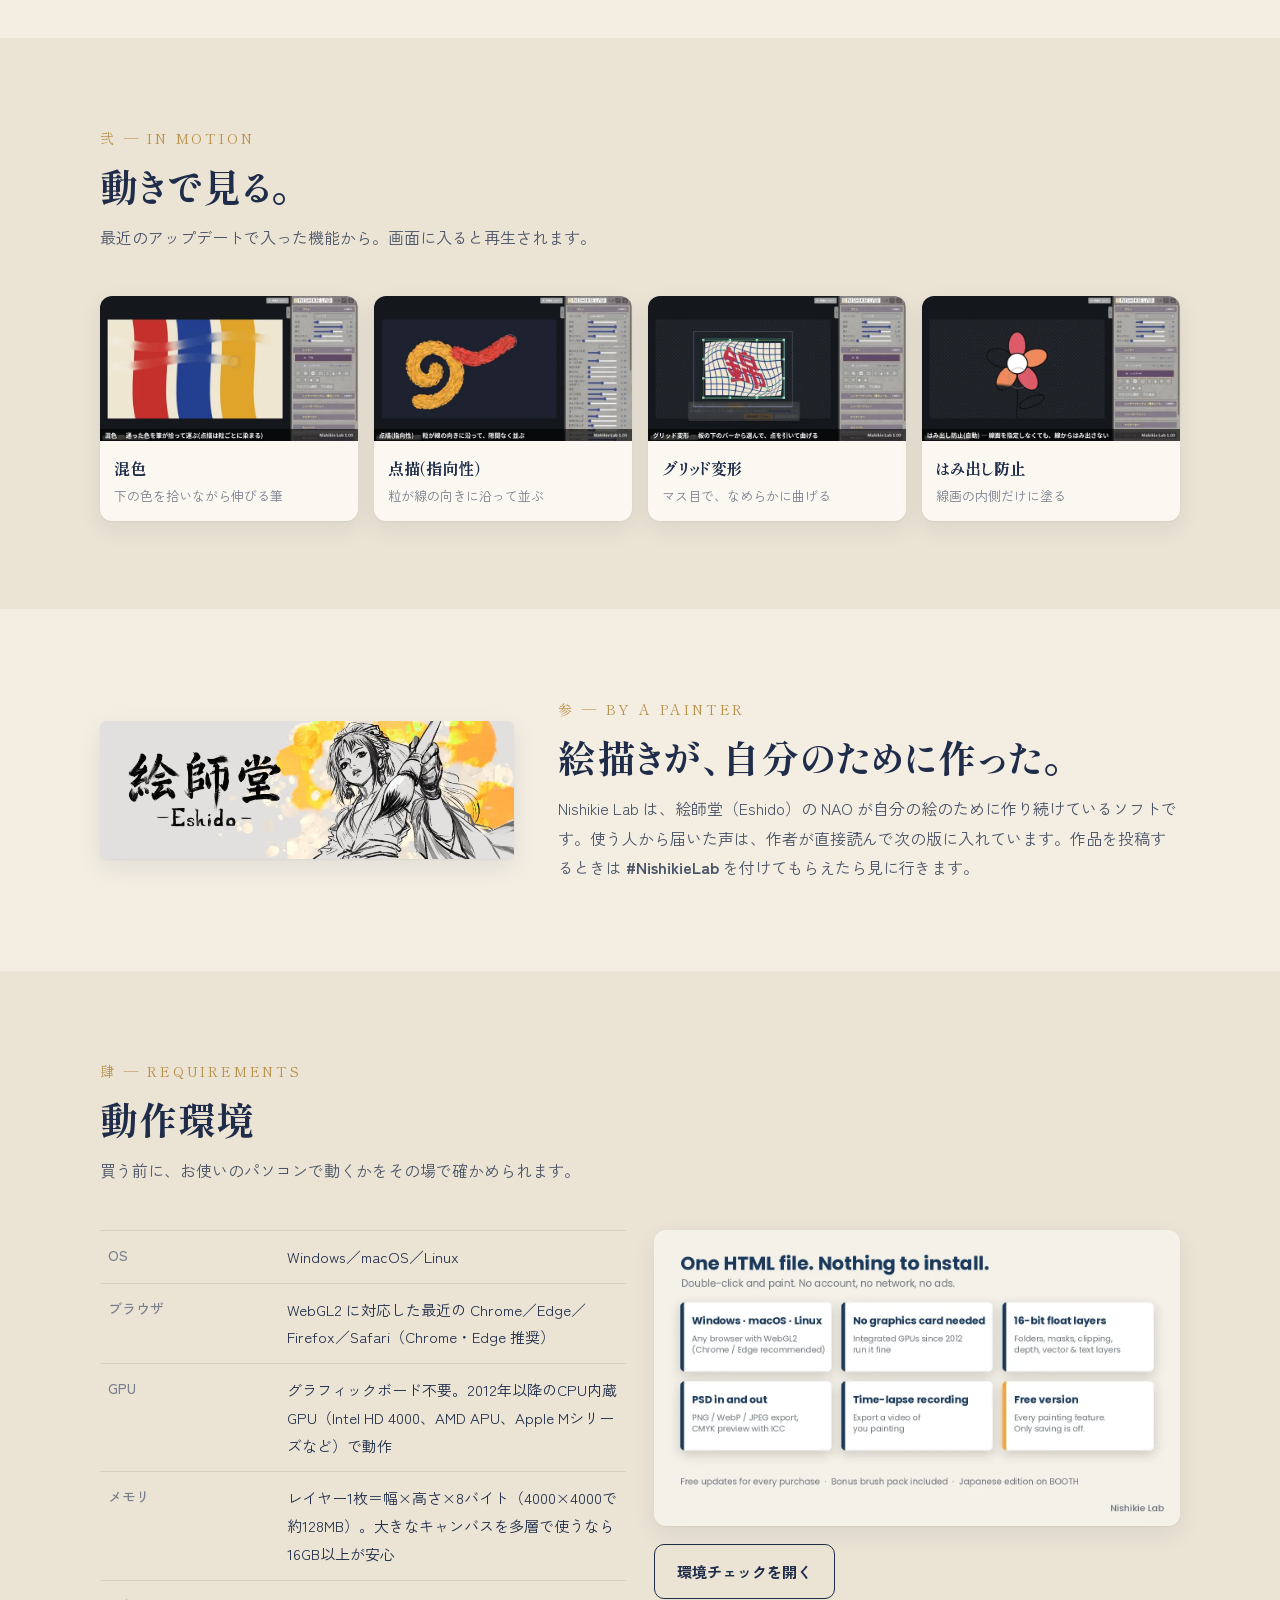
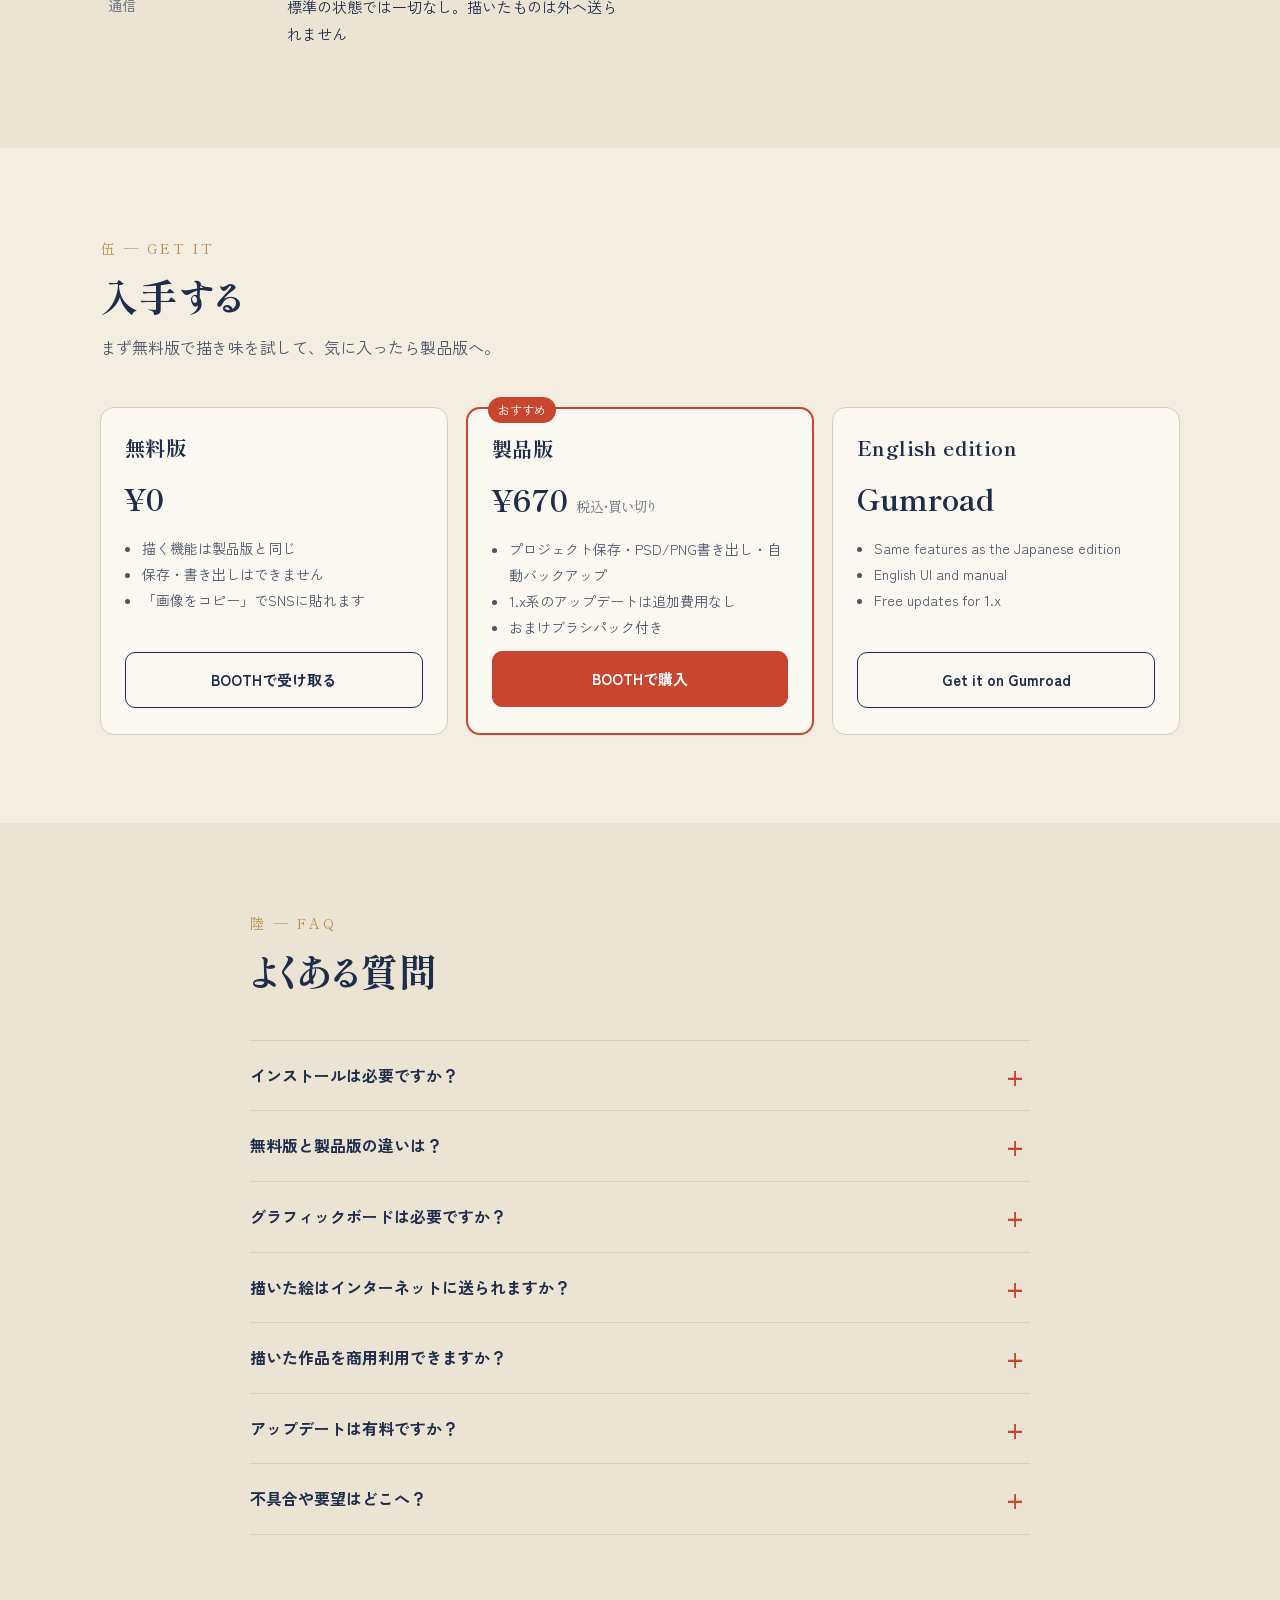
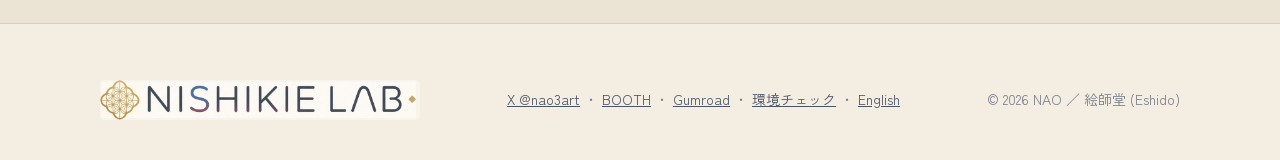
==== commit ac77132d: "Add files via upload" ====
--- a/index.html
+++ b/index.html
@@ -2,6 +2,7 @@
 <html lang="ja">
 <head>
 <meta charset="utf-8">
+<meta name="google-site-verification" content="X6X1zecDlSBdXZ3JoTsja7PIXzYORScSwY2E9j_m9XI" />
 <meta name="viewport" content="width=device-width, initial-scale=1, viewport-fit=cover">
 <title>Nishikie Lab（錦絵ラボ）｜ブラウザで動くシェーダーペイントソフト・インストール不要</title>
 <meta name="description" content="Nishikie Lab（錦絵ラボ）は、ブラシも紙も効果もGLSLシェーダーでできたペイントソフト。HTMLファイル1個をブラウザで開くだけ、インストール不要・通信なし・広告なし。ブラシを自作でき、AIに頼んだコードもそのまま使えます。無料版あり。">
--- a/assets/site.css
+++ b/assets/site.css
@@ -82,8 +82,11 @@
 .feature p{color:var(--ink2);margin:0 0 10px}
 @media (max-width:820px){.feature{grid-template-columns:1fr;gap:20px}.feature:nth-child(even) .media{order:0}}
 
-.grid4{display:grid;grid-template-columns:repeat(4,1fr);gap:16px}
-@media (max-width:900px){.grid4{grid-template-columns:repeat(2,1fr)}}
+.grid4{display:grid;grid-template-columns:repeat(auto-fill,minmax(230px,1fr));gap:16px}
+@media (max-width:540px){.grid4{grid-template-columns:repeat(2,1fr);gap:10px}.clip figcaption{padding:10px}}
+.clip img{aspect-ratio:16/9;object-fit:cover;width:100%}
+.clip.wide{grid-column:span 2}
+@media (max-width:540px){.clip.wide{grid-column:span 2}}
 .clip{background:var(--card);border-radius:12px;overflow:hidden;box-shadow:var(--shadow);margin:0}
 .clip video{aspect-ratio:16/9;object-fit:cover;width:100%}
 .clip figcaption{padding:12px 14px;font-size:14px}
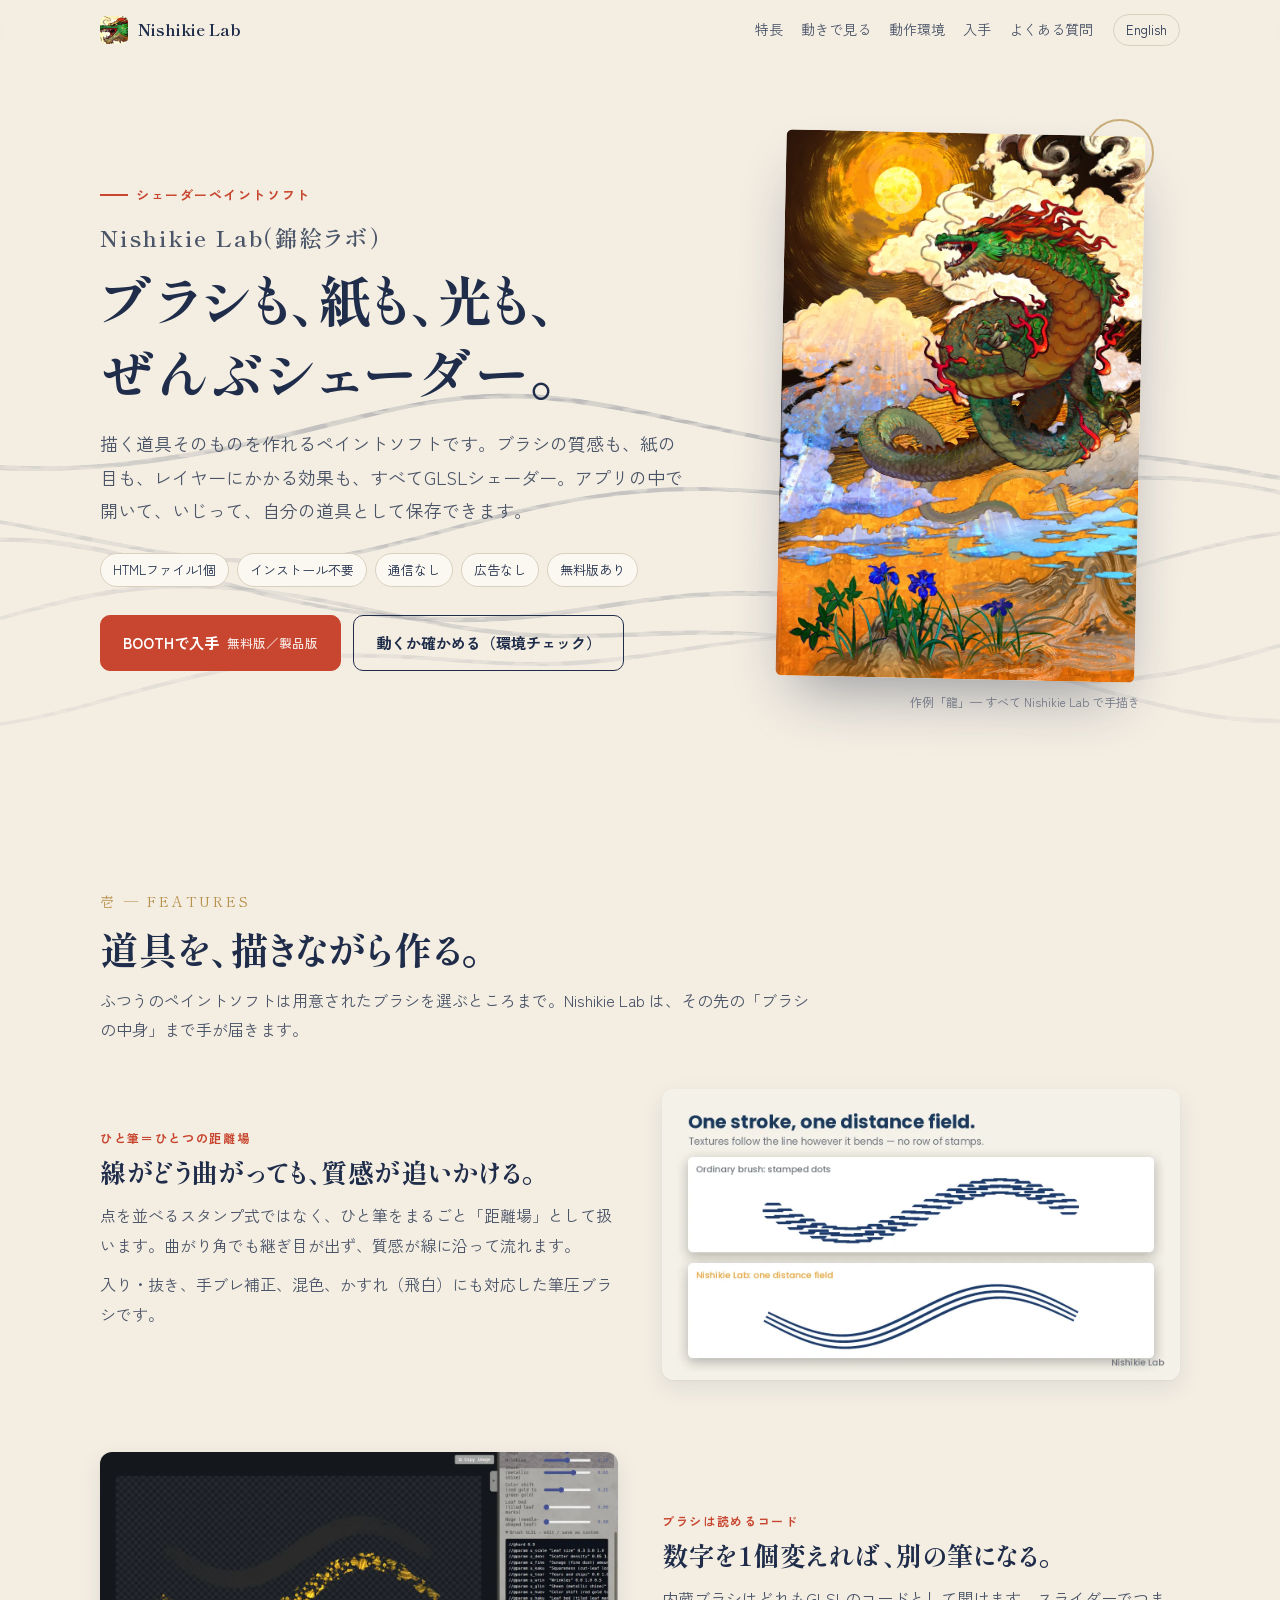
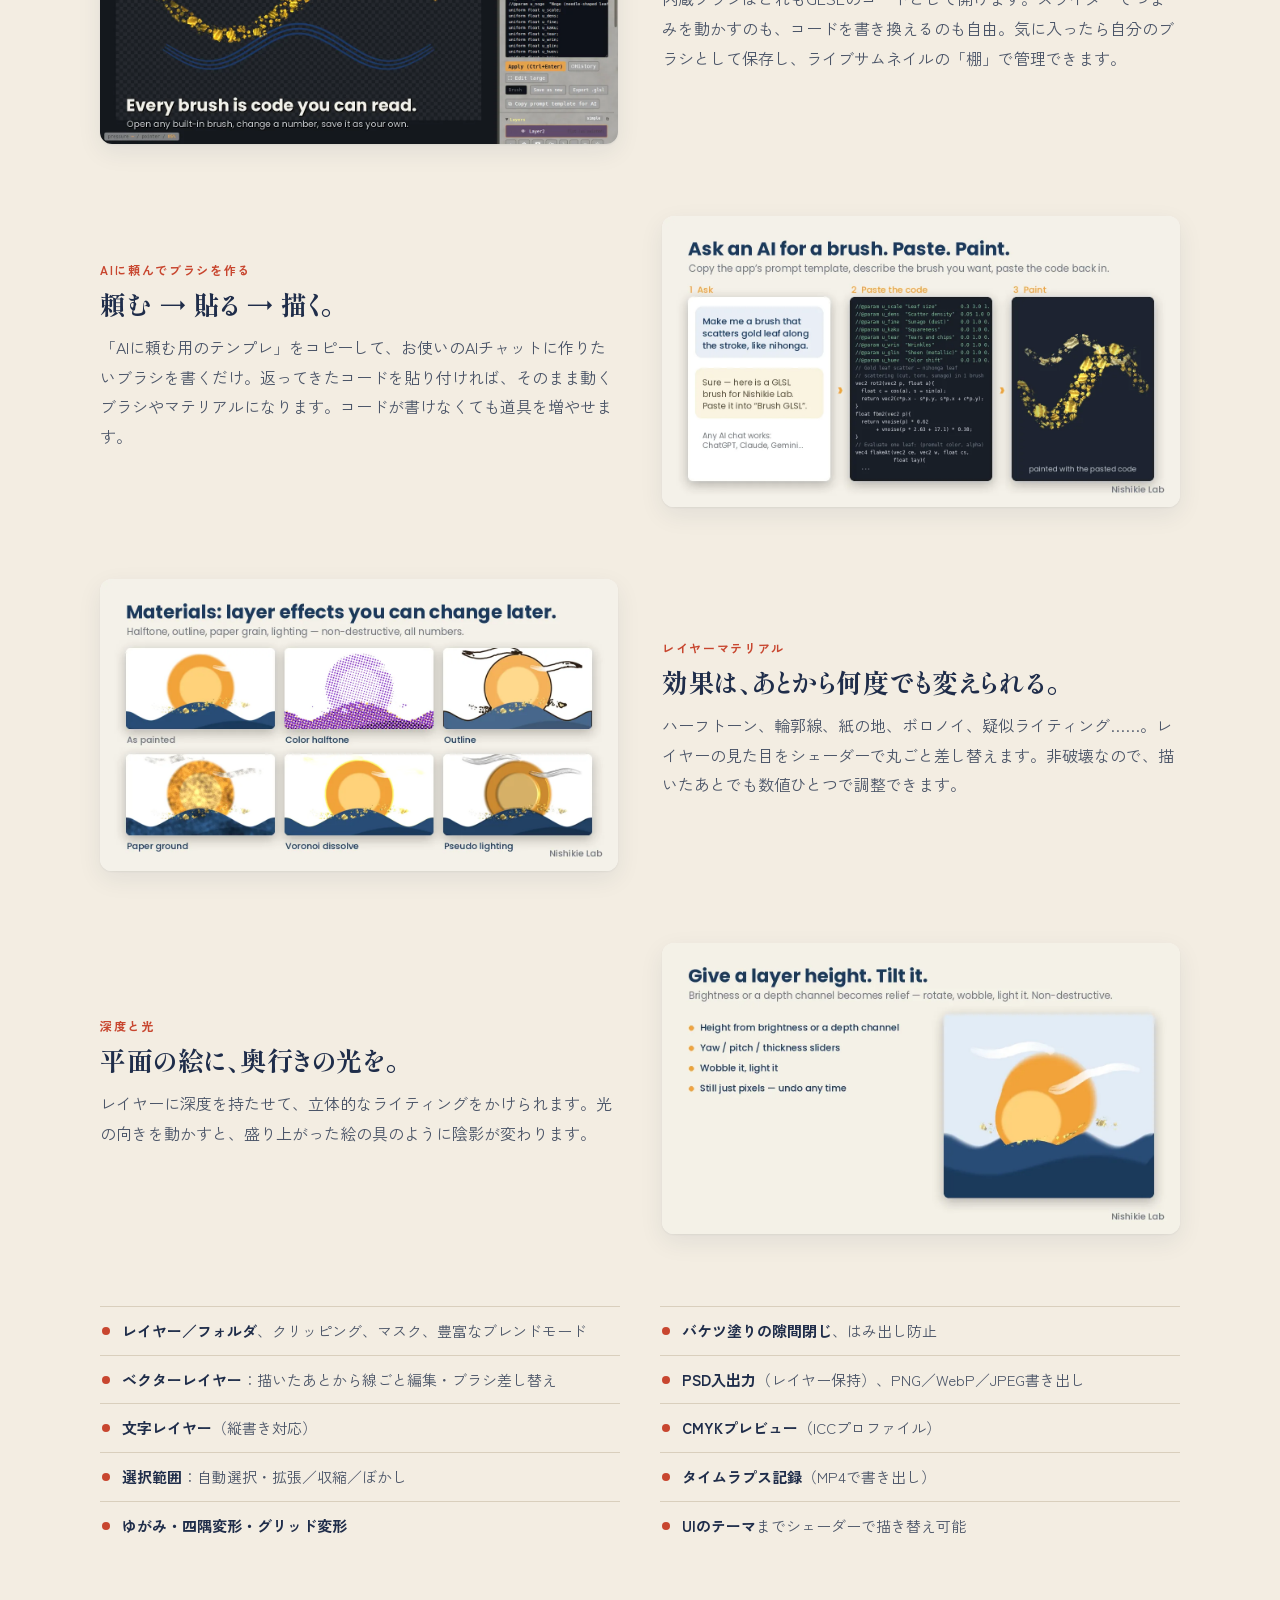
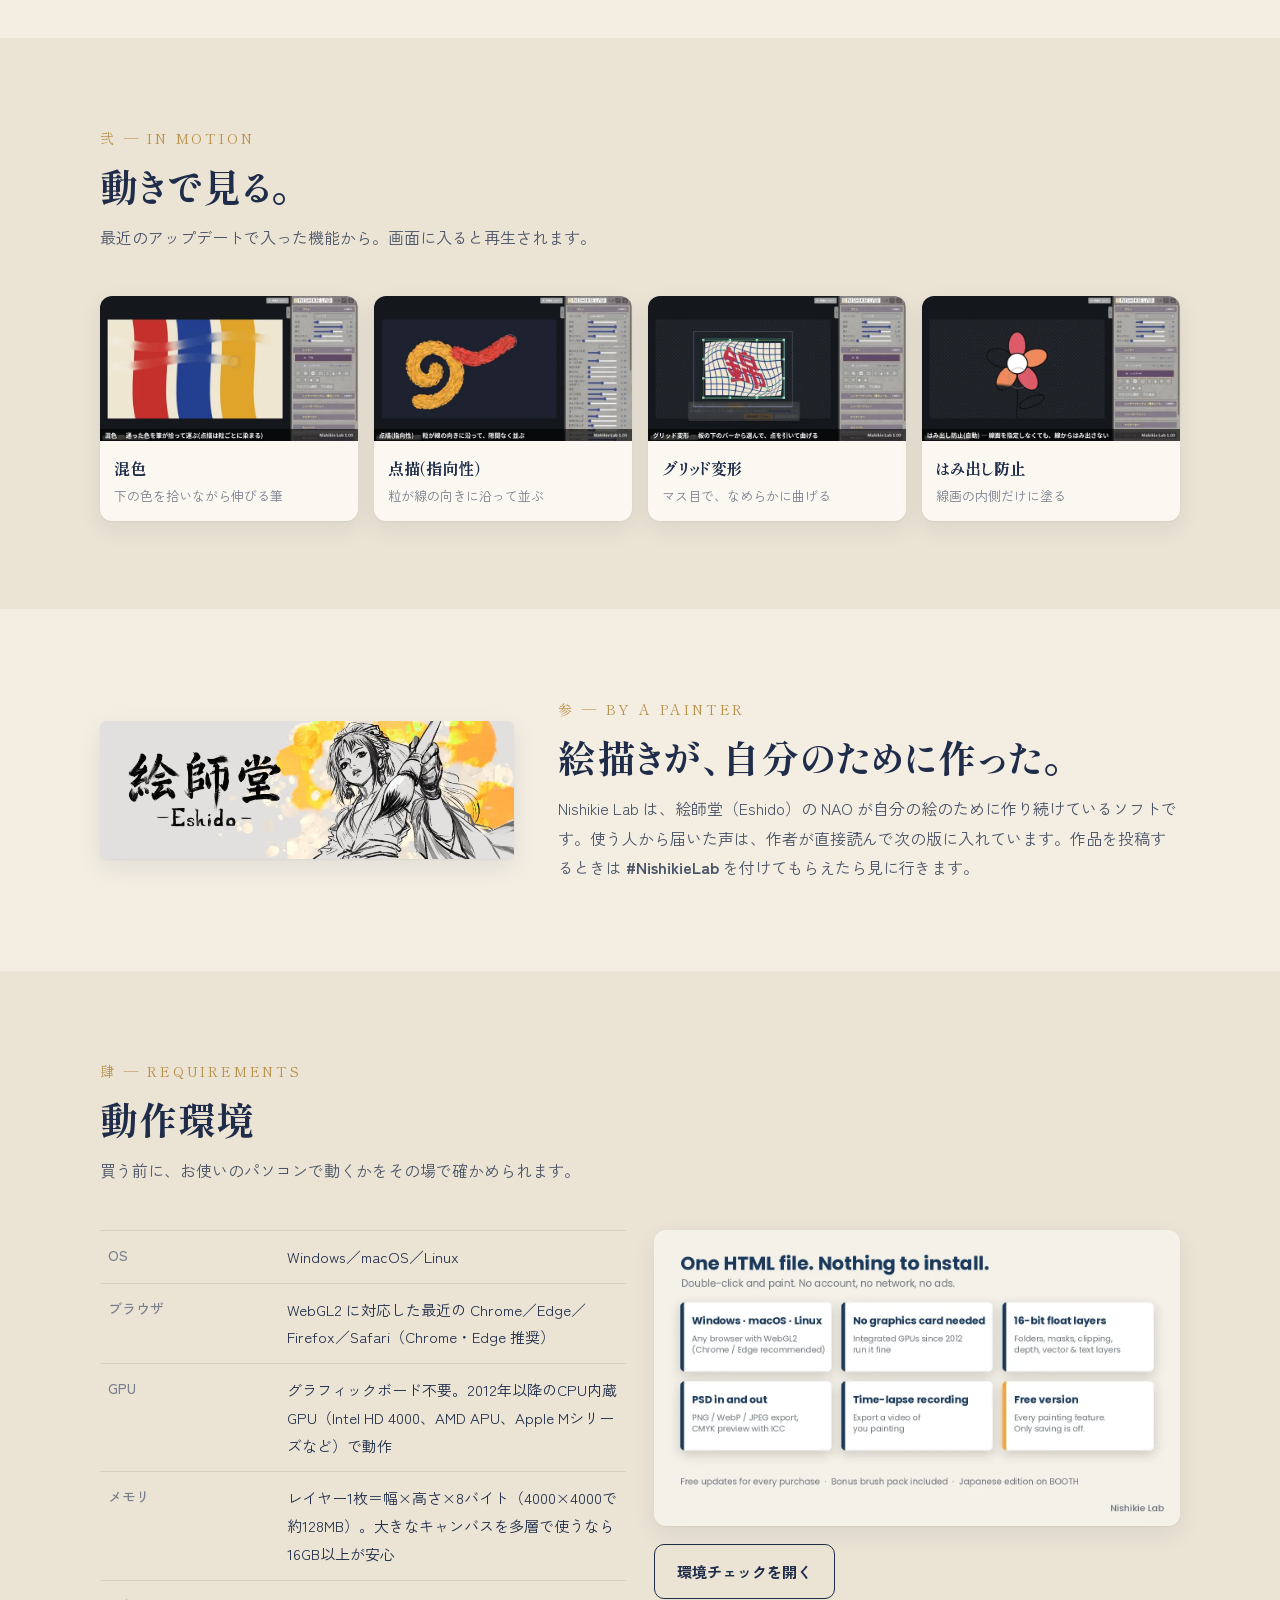
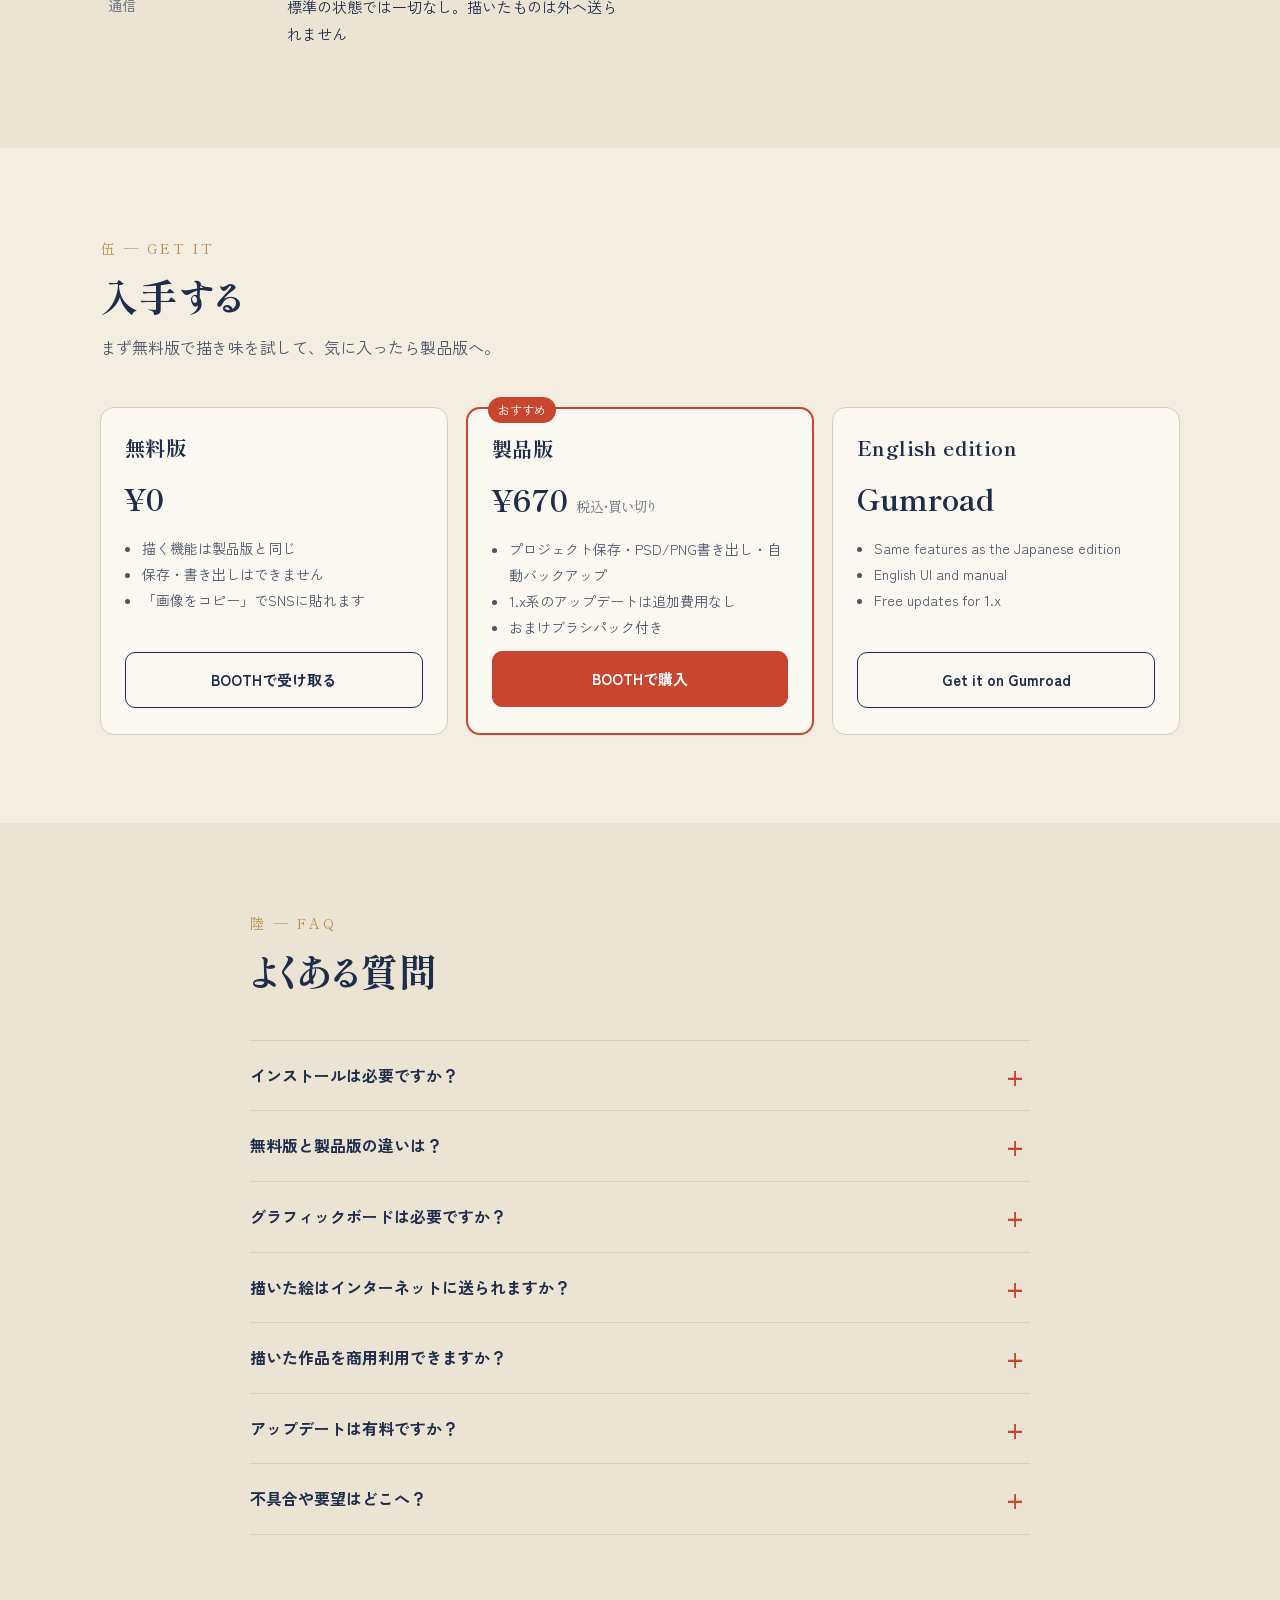
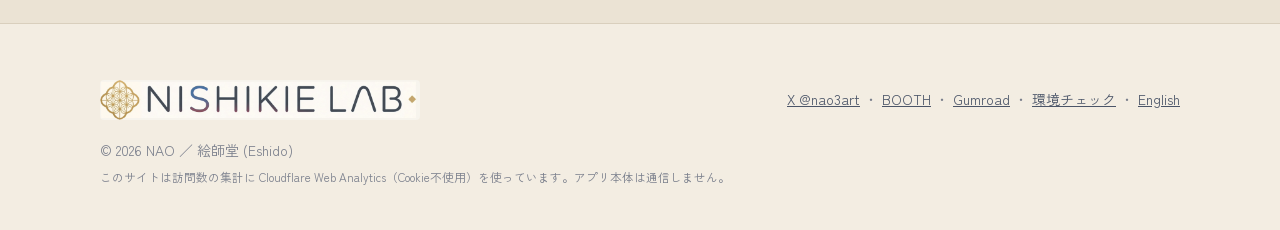
==== commit db9e3250: "Add files via upload" ====
--- a/index.html
+++ b/index.html
@@ -299,9 +299,10 @@
       <a href="check/">環境チェック</a> ・
       <a href="en/" hreflang="en">English</a>
     </div>
-    <div>© 2026 NAO ／ 絵師堂 (Eshido)</div>
+    <div>© 2026 NAO ／ 絵師堂 (Eshido)<br><small>このサイトは訪問数の集計に Cloudflare Web Analytics（Cookie不使用）を使っています。アプリ本体は通信しません。</small></div>
   </div>
 </footer>
 <script src="assets/site.js" defer></script>
+<!-- Cloudflare Web Analytics --><script type='module' src='https://static.cloudflareinsights.com/beacon.min.js' data-cf-beacon='{"token": "6cad8cb829464d1d828d02a7c654e9b0"}'></script><!-- End Cloudflare Web Analytics -->
 </body>
 </html>
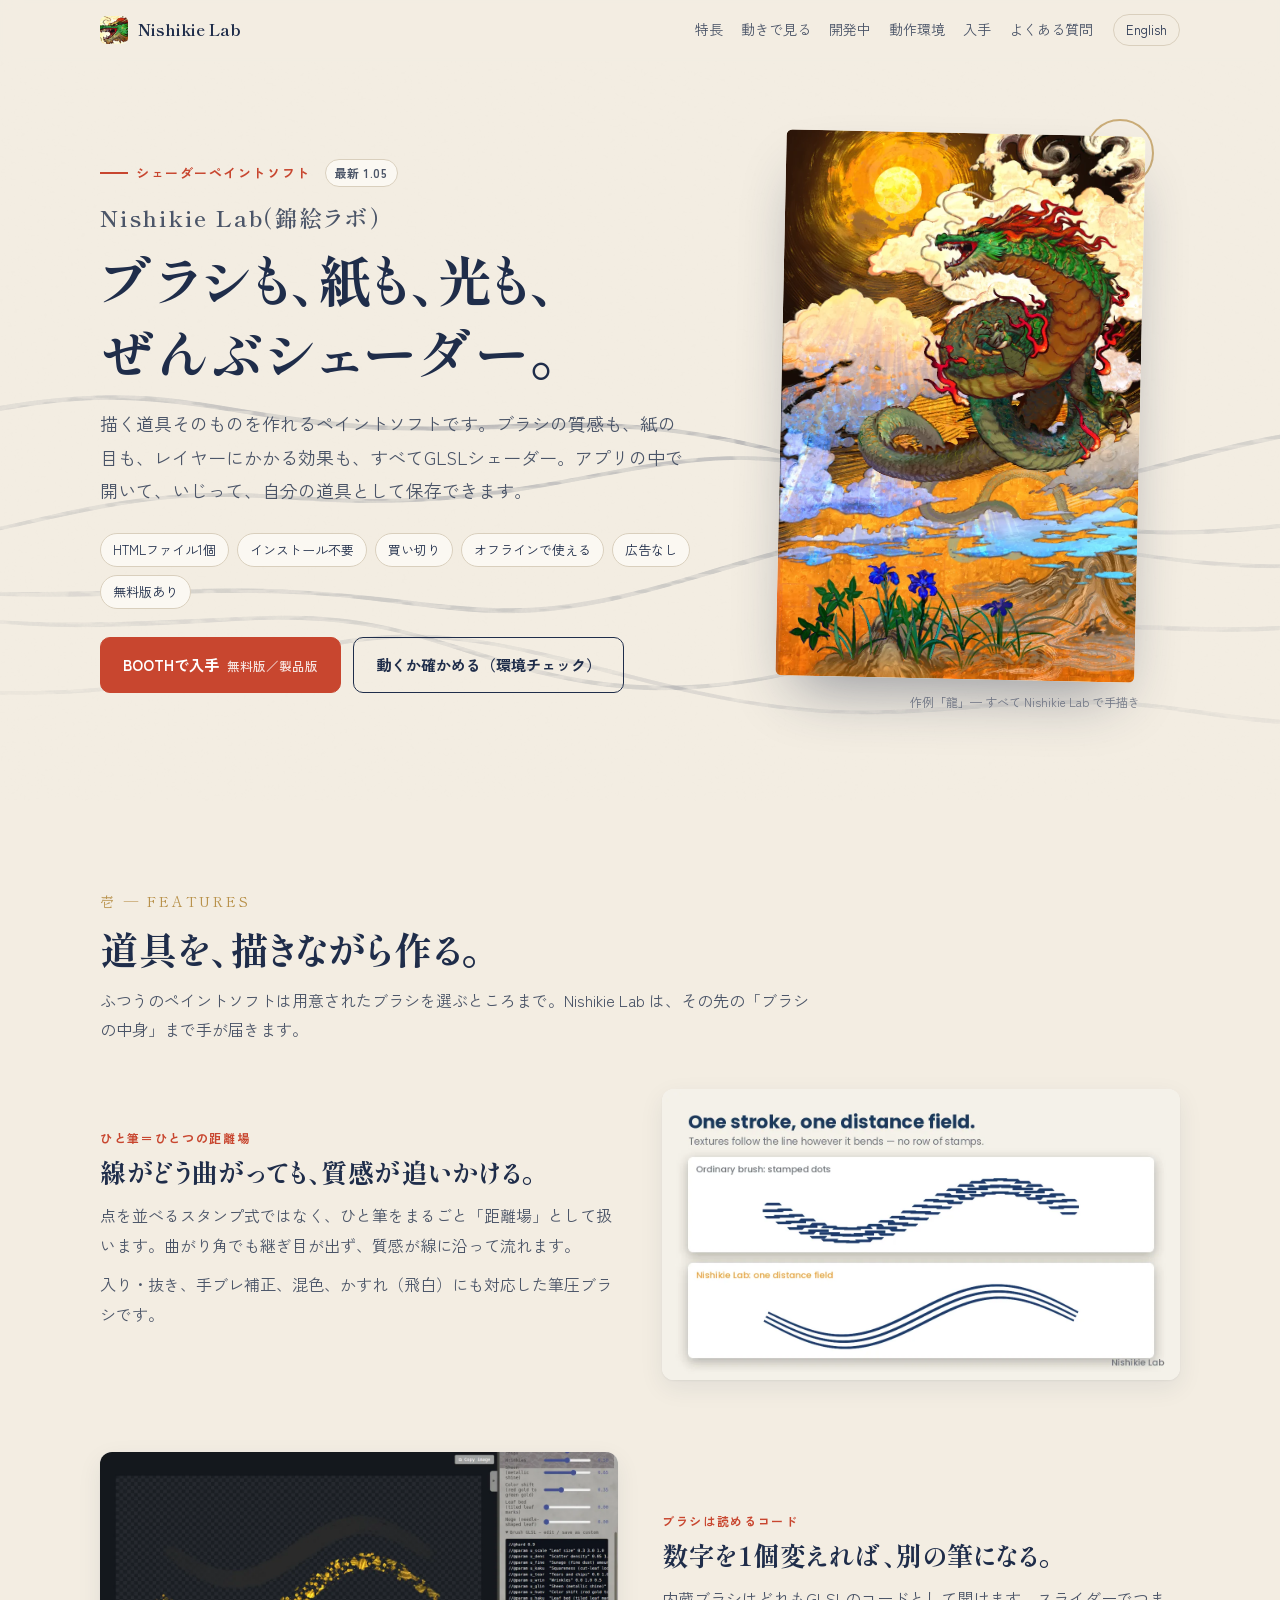
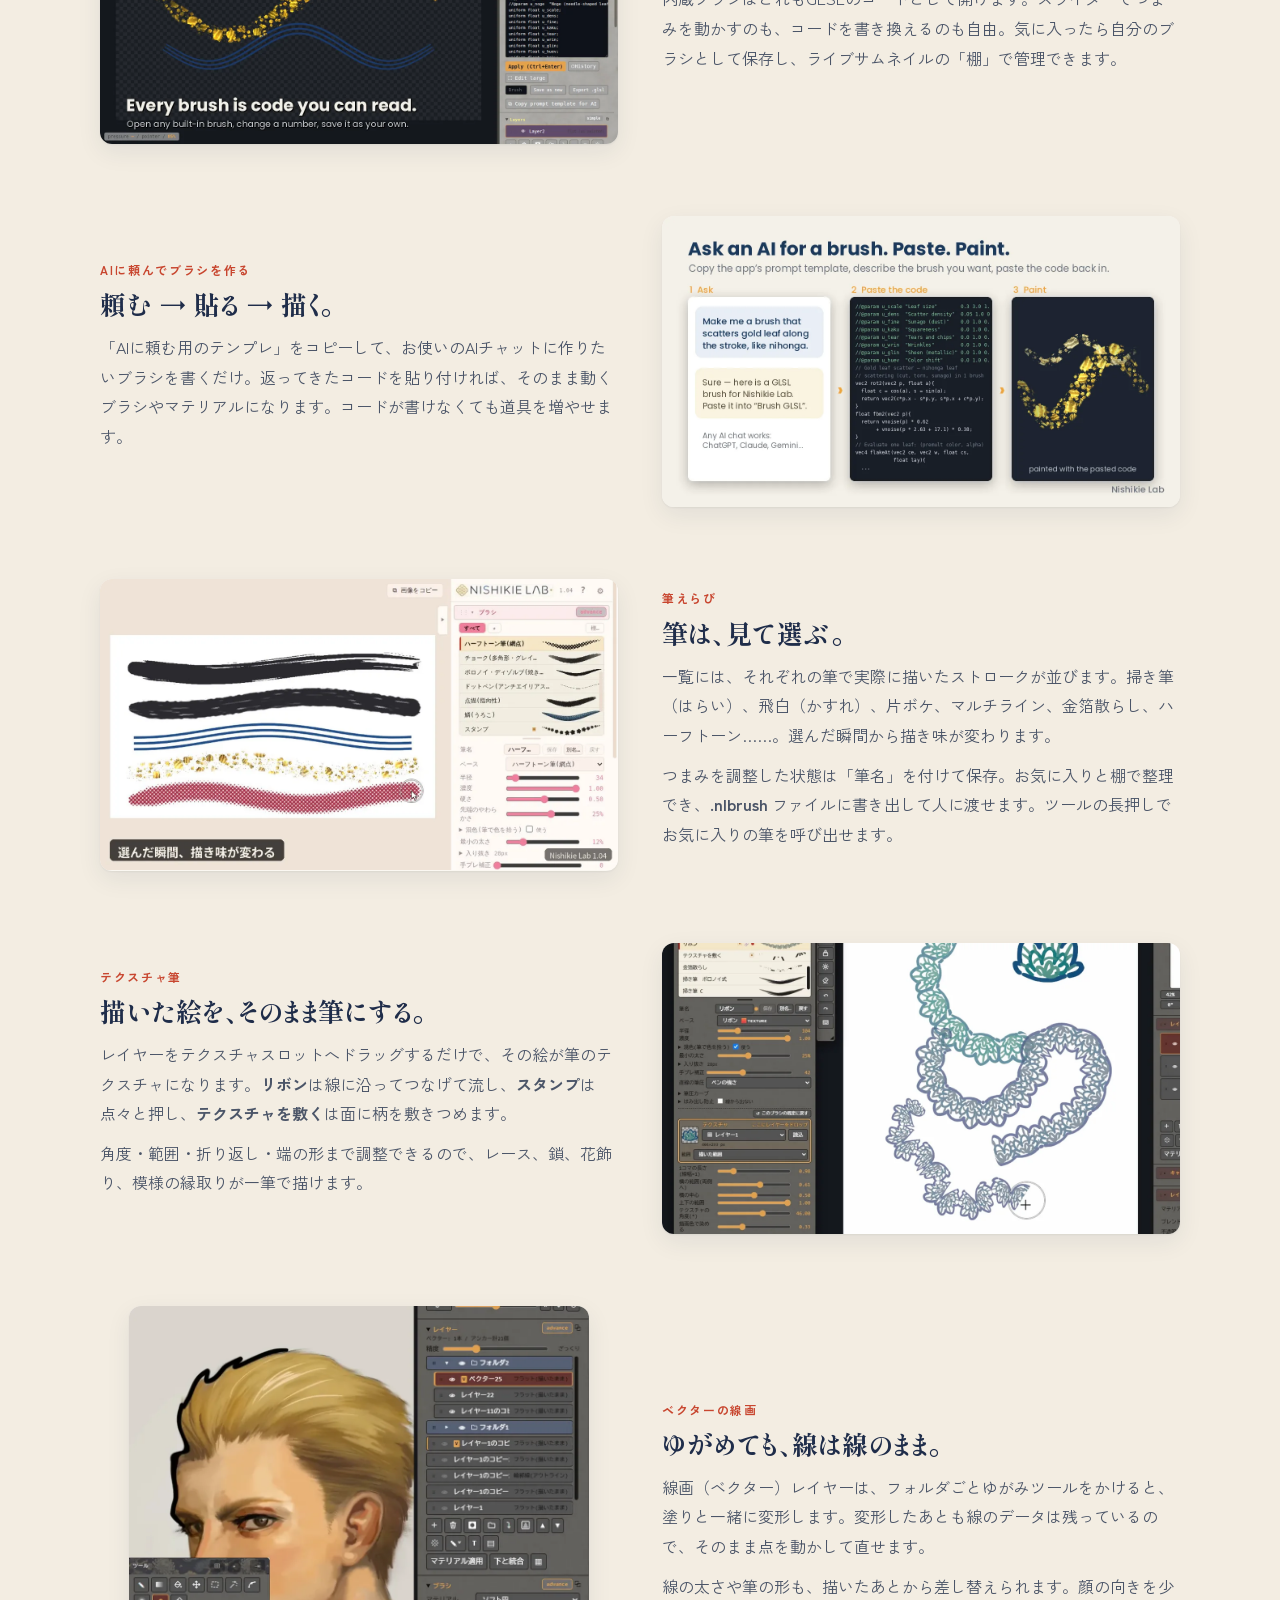
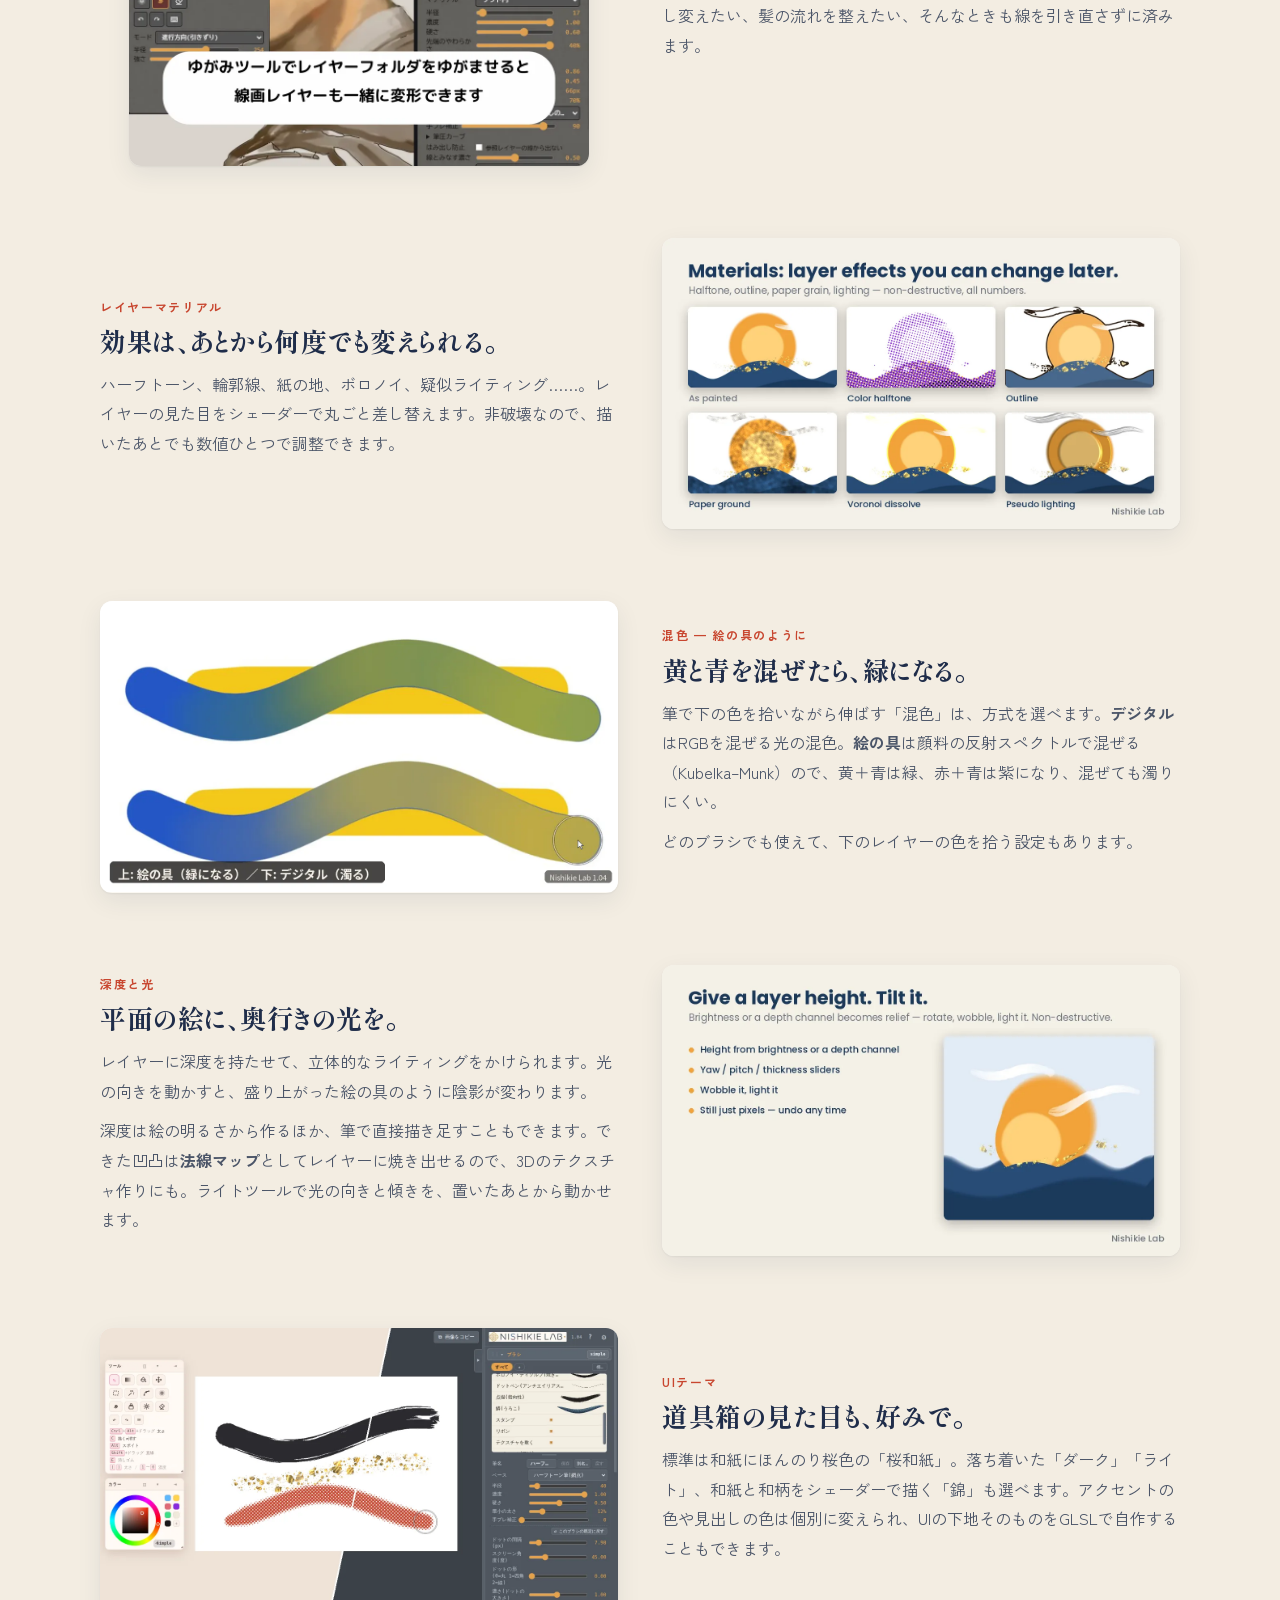
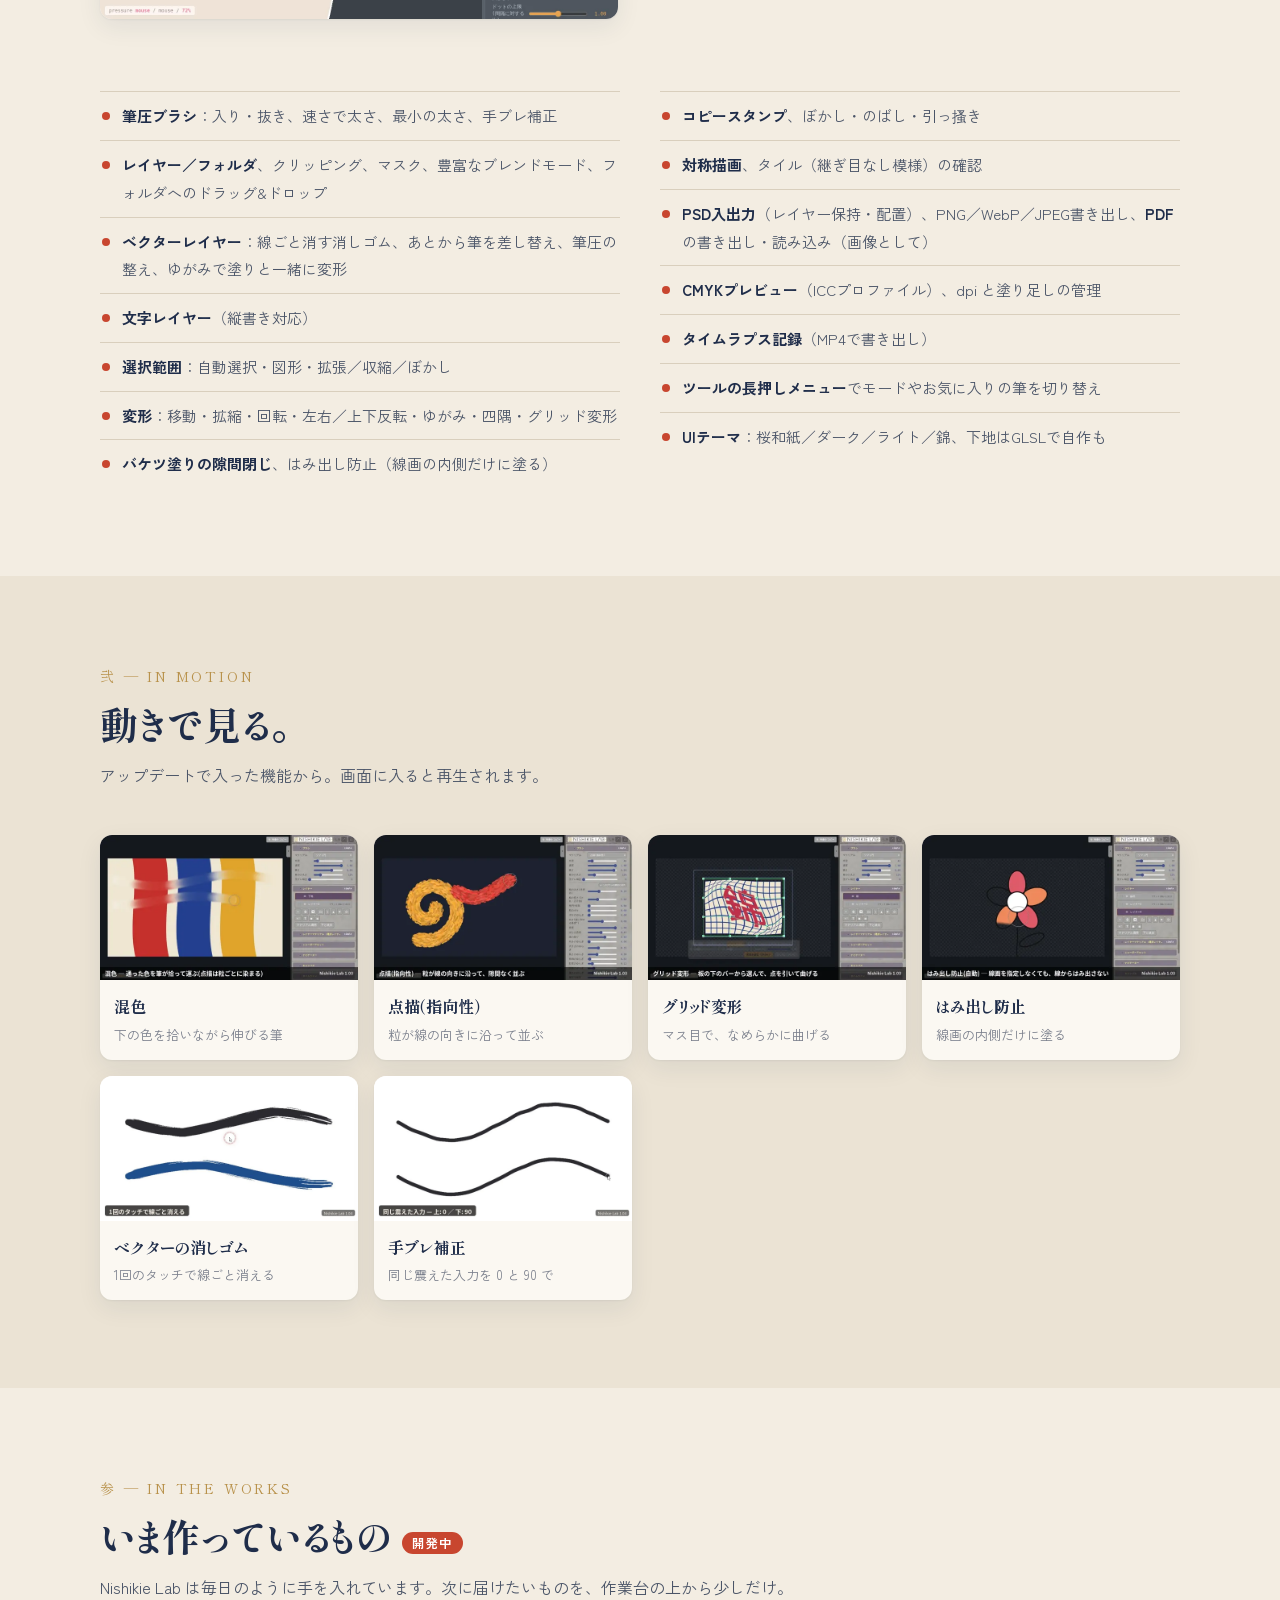
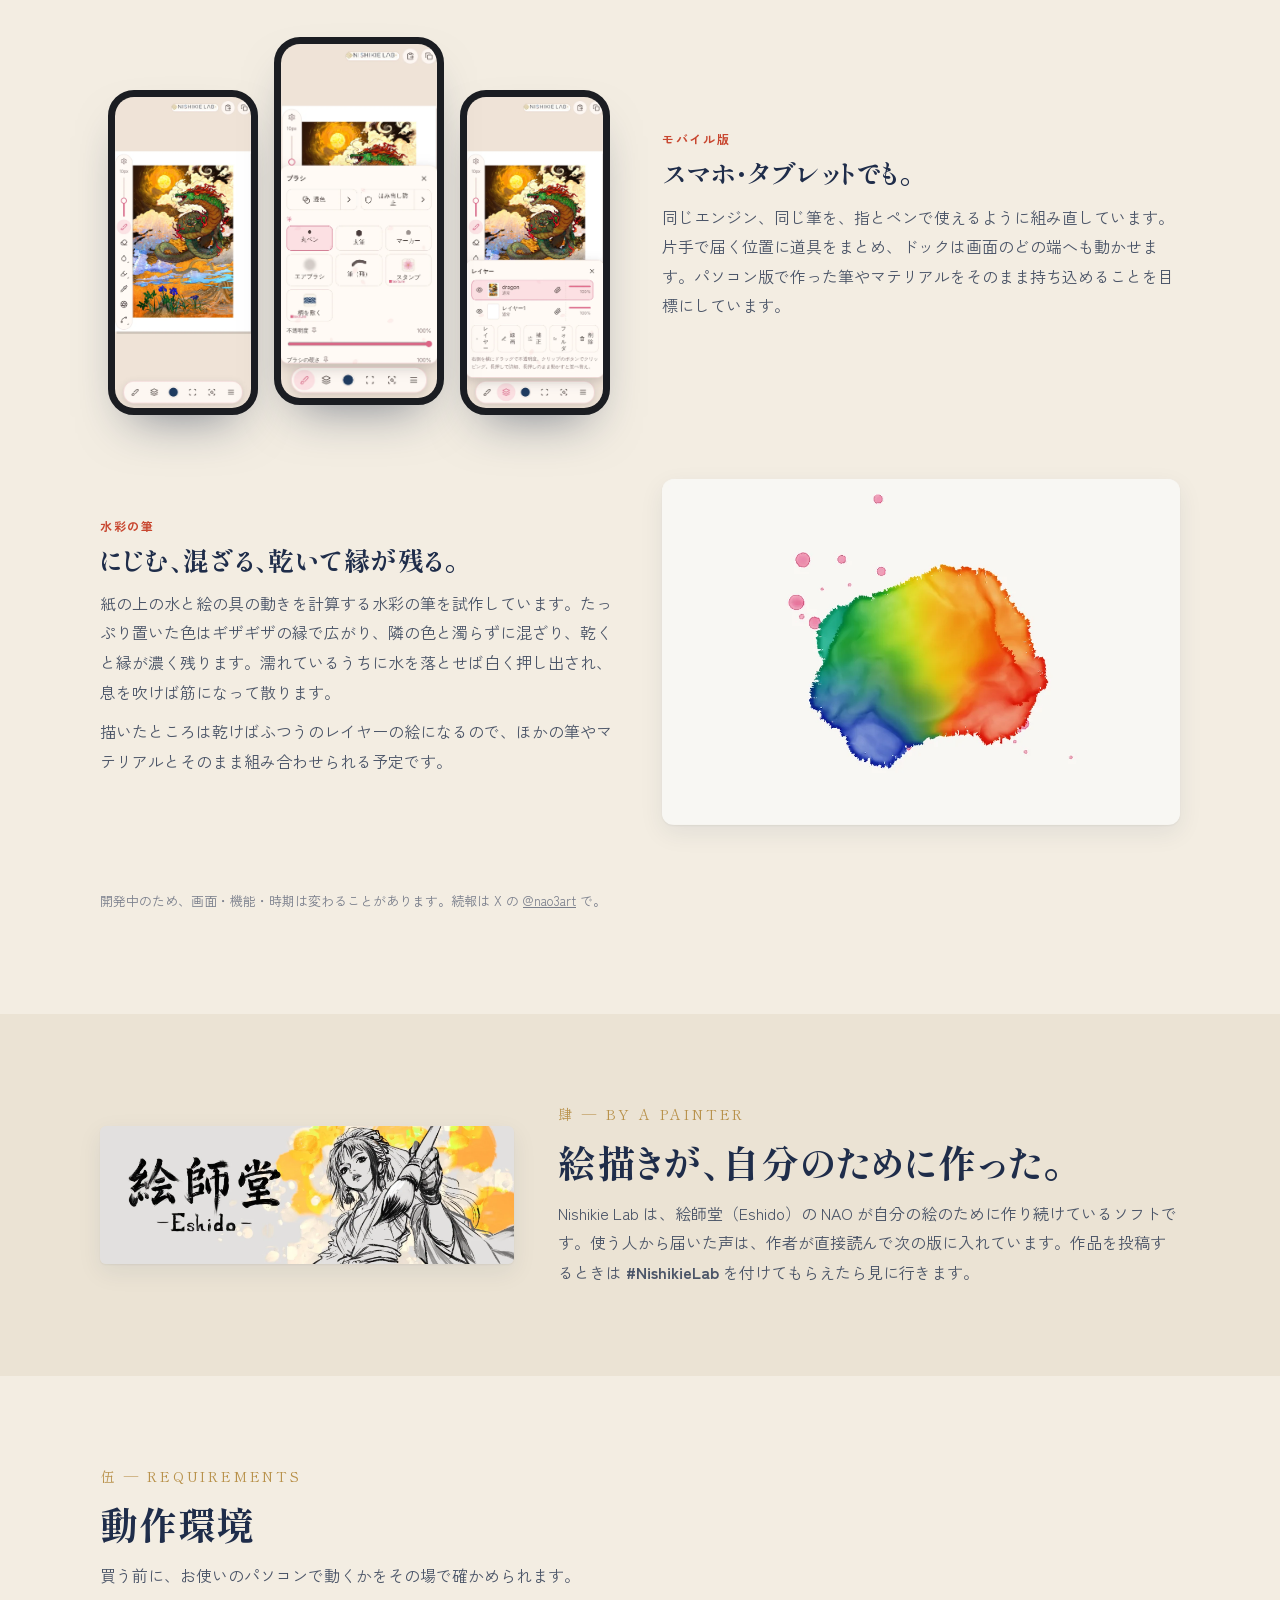
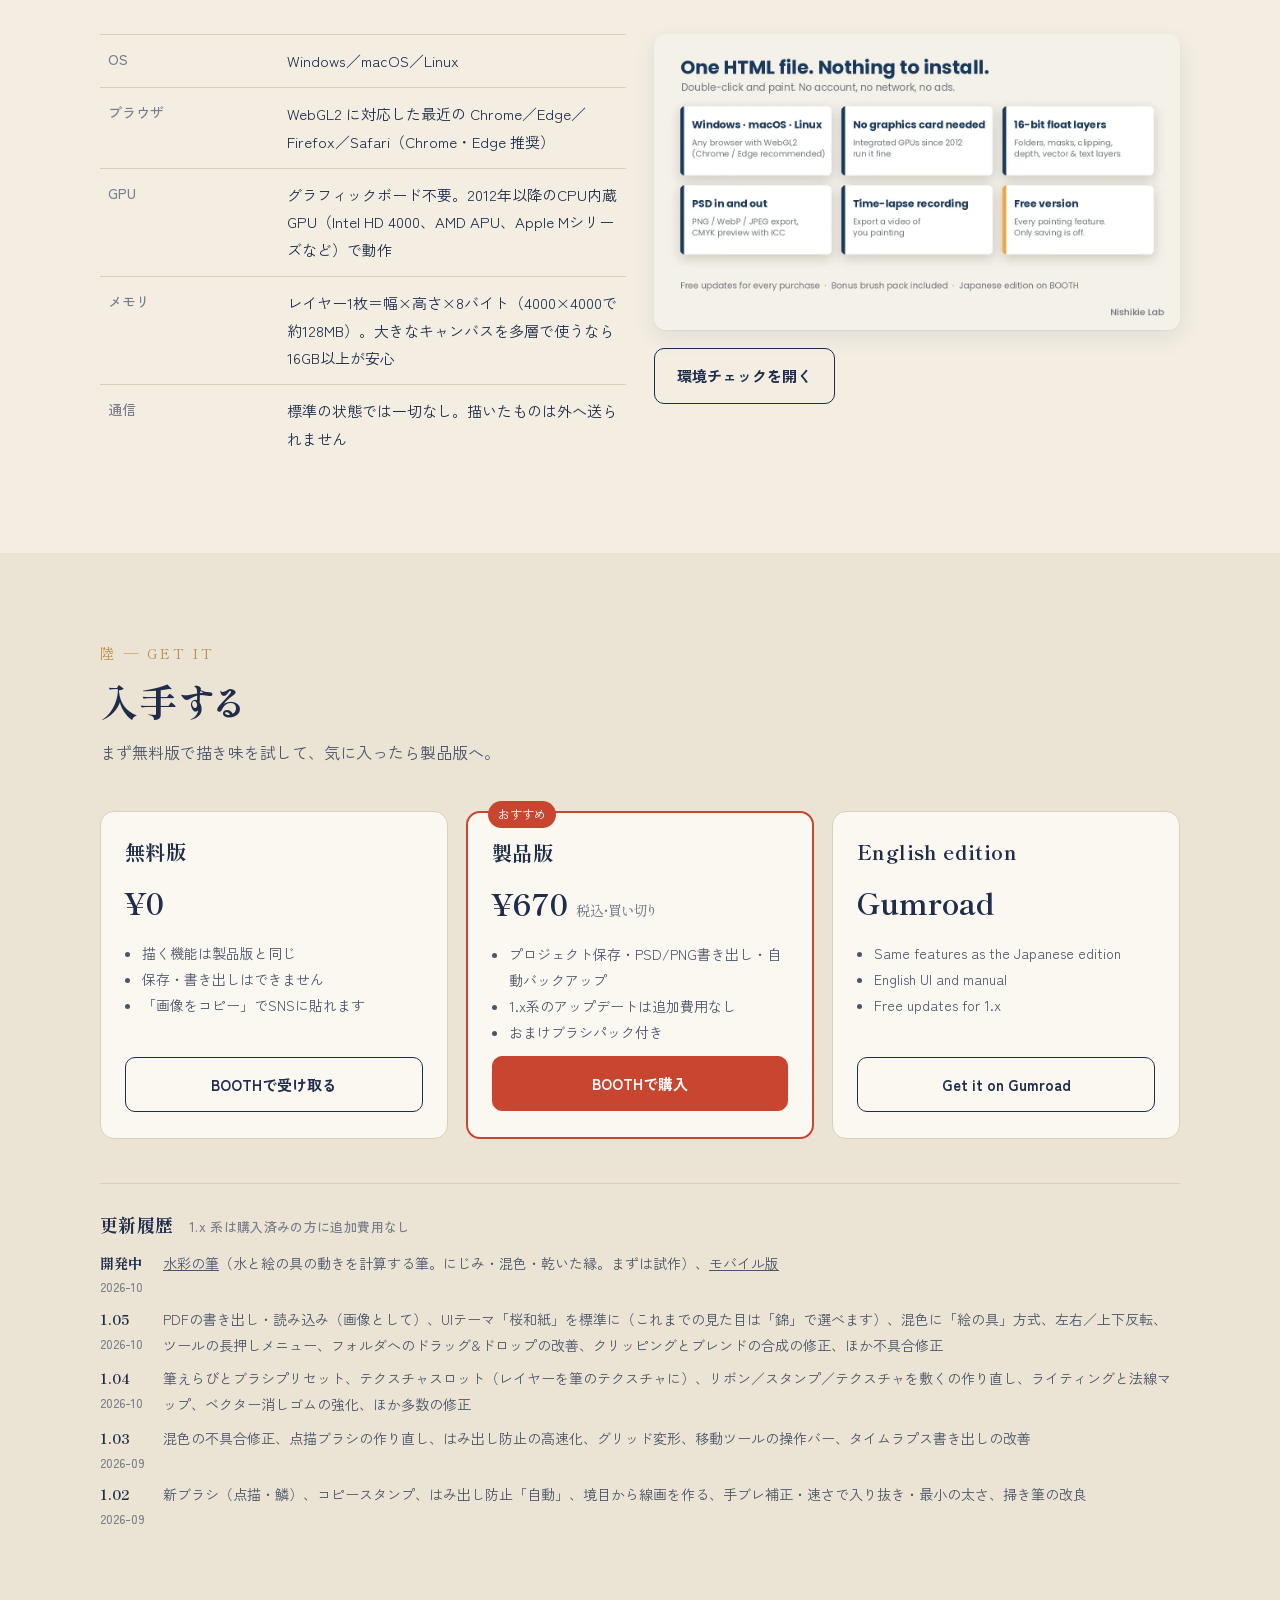
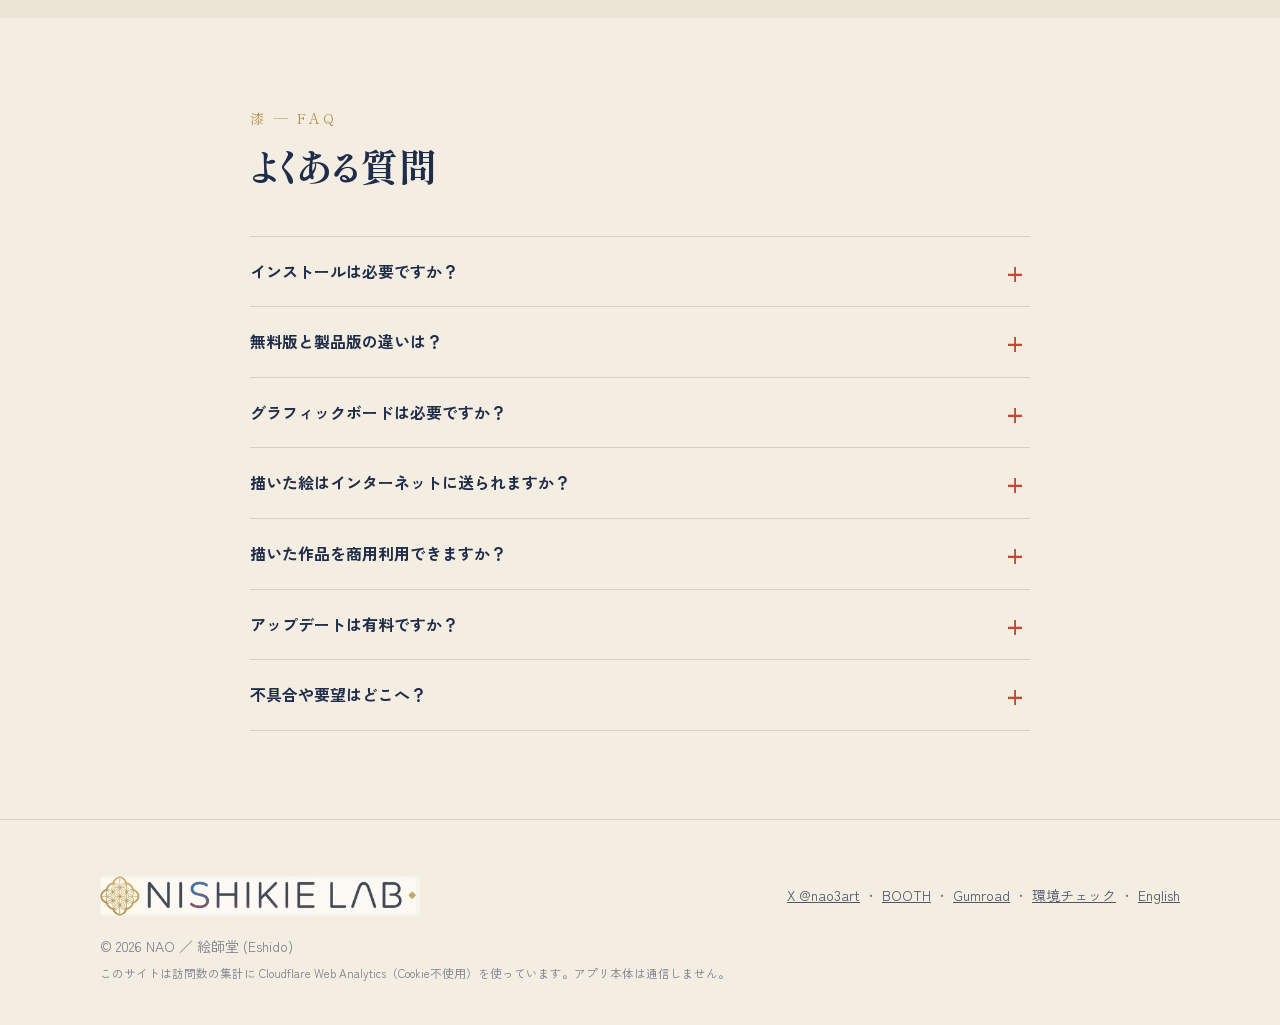
==== commit 4134b996: "サイト更新 1.05: 開発中コーナー(モバイル版・水彩の筆)、新しい動画2本、更新履歴 - 版表記を 1.05 に(kicker / JSON-LD / sitemap)。更新履歴に 1.05 を追" ====
--- a/index.html
+++ b/index.html
@@ -44,6 +44,8 @@
       "description": "ブラシ・紙・レイヤー効果がすべてGLSLシェーダーでできたペイントソフト。HTMLファイル1個をブラウザで開くだけで動き、インストール不要・通信なし。",
       "applicationCategory": "DesignApplication",
       "applicationSubCategory": "ペイントソフト",
+      "softwareVersion": "1.05",
+      "dateModified": "2026-10-16",
       "operatingSystem": "Windows, macOS, Linux（WebGL2対応ブラウザ）",
       "inLanguage": ["ja", "en"],
       "image": "https://naocgart-sudo.github.io/nishikie-lab/assets/og.jpg",
@@ -86,6 +88,7 @@
     <ul>
       <li><a href="#features">特長</a></li>
       <li><a href="#motion">動きで見る</a></li>
+      <li><a href="#mobile">開発中</a></li>
       <li><a href="#spec">動作環境</a></li>
       <li><a href="#get">入手</a></li>
       <li><a href="#faq">よくある質問</a></li>
@@ -99,7 +102,7 @@
   <canvas id="heroGL" aria-hidden="true"></canvas>
   <div class="wrap">
     <div>
-      <span class="kicker">シェーダーペイントソフト</span>
+      <span class="kicker">シェーダーペイントソフト <em class="ver">最新 1.05</em></span>
       <h1>
         <span class="name">Nishikie Lab（錦絵ラボ）</span>
         <span class="line"><span>ブラシも、紙も、光も、</span></span>
@@ -107,7 +110,7 @@
       </h1>
       <p class="lead">描く道具そのものを作れるペイントソフトです。ブラシの質感も、紙の目も、レイヤーにかかる効果も、すべてGLSLシェーダー。アプリの中で開いて、いじって、自分の道具として保存できます。</p>
       <ul class="chips">
-        <li>HTMLファイル1個</li><li>インストール不要</li><li>通信なし</li><li>広告なし</li><li>無料版あり</li>
+        <li>HTMLファイル1個</li><li>インストール不要</li><li>買い切り</li><li>オフラインで使える</li><li>広告なし</li><li>無料版あり</li>
       </ul>
       <div class="cta">
         <a class="btn primary" href="https://eshido.booth.pm/" rel="noopener">BOOTHで入手 <small>無料版／製品版</small></a>
@@ -158,6 +161,33 @@
     </article>
 
     <article class="feature rv">
+      <div class="media"><video data-auto muted loop playsinline preload="none" poster="assets/f-picker.webp" width="1280" height="720" aria-label="筆えらびの一覧から筆を選ぶたびに、描き味が変わる様子"><source src="assets/f-picker.mp4" type="video/mp4"></video></div>
+      <div>
+        <h3><span class="tag">筆えらび</span>筆は、見て選ぶ。</h3>
+        <p>一覧には、それぞれの筆で実際に描いたストロークが並びます。掃き筆（はらい）、飛白（かすれ）、片ボケ、マルチライン、金箔散らし、ハーフトーン……。選んだ瞬間から描き味が変わります。</p>
+        <p>つまみを調整した状態は「筆名」を付けて保存。お気に入りと棚で整理でき、<b>.nlbrush</b> ファイルに書き出して人に渡せます。ツールの長押しでお気に入りの筆を呼び出せます。</p>
+      </div>
+    </article>
+
+    <article class="feature rv">
+      <div class="media"><video data-auto muted loop playsinline preload="none" poster="assets/f-texbrush.webp" width="1280" height="720" aria-label="描いたレイヤーをテクスチャスロットへドロップして筆にし、スタンプやリボンで線に沿って並べる様子"><source src="assets/f-texbrush.mp4" type="video/mp4"></video></div>
+      <div>
+        <h3><span class="tag">テクスチャ筆</span>描いた絵を、そのまま筆にする。</h3>
+        <p>レイヤーをテクスチャスロットへドラッグするだけで、その絵が筆のテクスチャになります。<b>リボン</b>は線に沿ってつなげて流し、<b>スタンプ</b>は点々と押し、<b>テクスチャを敷く</b>は面に柄を敷きつめます。</p>
+        <p>角度・範囲・折り返し・端の形まで調整できるので、レース、鎖、花飾り、模様の縁取りが一筆で描けます。</p>
+      </div>
+    </article>
+
+    <article class="feature rv">
+      <div class="media sq"><video data-auto muted loop playsinline preload="none" poster="assets/f-vecwarp.webp" width="960" height="960" aria-label="ベクターの線画をフォルダごとゆがみツールで変形し、そのあと線の太さや筆の形を変える様子"><source src="assets/f-vecwarp.mp4" type="video/mp4"></video></div>
+      <div>
+        <h3><span class="tag">ベクターの線画</span>ゆがめても、線は線のまま。</h3>
+        <p>線画（ベクター）レイヤーは、フォルダごとゆがみツールをかけると、塗りと一緒に変形します。変形したあとも線のデータは残っているので、そのまま点を動かして直せます。</p>
+        <p>線の太さや筆の形も、描いたあとから差し替えられます。顔の向きを少し変えたい、髪の流れを整えたい、そんなときも線を引き直さずに済みます。</p>
+      </div>
+    </article>
+
+    <article class="feature rv">
       <div class="media"><img src="assets/f-materials.webp" width="1280" height="720" loading="lazy" alt="同じ絵にハーフトーン、輪郭線、紙の地、ボロノイ、疑似ライティングのマテリアルをかけた比較"></div>
       <div>
         <h3><span class="tag">レイヤーマテリアル</span>効果は、あとから何度でも変えられる。</h3>
@@ -166,24 +196,46 @@
     </article>
 
     <article class="feature rv">
+      <div class="media"><video data-auto muted loop playsinline preload="none" poster="assets/f-pigment.webp" width="1280" height="720" aria-label="黄色の上に青を混色で重ねると、絵の具方式では緑に、デジタル方式では灰色になる比較"><source src="assets/f-pigment.mp4" type="video/mp4"></video></div>
+      <div>
+        <h3><span class="tag">混色 — 絵の具のように</span>黄と青を混ぜたら、緑になる。</h3>
+        <p>筆で下の色を拾いながら伸ばす「混色」は、方式を選べます。<b>デジタル</b>はRGBを混ぜる光の混色。<b>絵の具</b>は顔料の反射スペクトルで混ぜる（Kubelka–Munk）ので、黄＋青は緑、赤＋青は紫になり、混ぜても濁りにくい。</p>
+        <p>どのブラシでも使えて、下のレイヤーの色を拾う設定もあります。</p>
+      </div>
+    </article>
+
+    <article class="feature rv">
       <div class="media"><video data-auto muted loop playsinline preload="none" poster="assets/f-depth.webp" width="1280" height="720" aria-label="深度マップで絵に立体的な光が当たる様子"><source src="assets/f-depth.mp4" type="video/mp4"></video></div>
       <div>
         <h3><span class="tag">深度と光</span>平面の絵に、奥行きの光を。</h3>
         <p>レイヤーに深度を持たせて、立体的なライティングをかけられます。光の向きを動かすと、盛り上がった絵の具のように陰影が変わります。</p>
+        <p>深度は絵の明るさから作るほか、筆で直接描き足すこともできます。できた凹凸は<b>法線マップ</b>としてレイヤーに焼き出せるので、3Dのテクスチャ作りにも。ライトツールで光の向きと傾きを、置いたあとから動かせます。</p>
+      </div>
+    </article>
+
+    <article class="feature rv">
+      <div class="media"><img src="assets/f-theme.webp" width="1280" height="720" loading="lazy" alt="同じ画面を桜和紙テーマとダークテーマで表示した比較"></div>
+      <div>
+        <h3><span class="tag">UIテーマ</span>道具箱の見た目も、好みで。</h3>
+        <p>標準は和紙にほんのり桜色の「桜和紙」。落ち着いた「ダーク」「ライト」、和紙と和柄をシェーダーで描く「錦」も選べます。アクセントの色や見出しの色は個別に変えられ、UIの下地そのものをGLSLで自作することもできます。</p>
       </div>
     </article>
 
     <ul class="list rv">
-      <li><b>レイヤー／フォルダ</b>、クリッピング、マスク、豊富なブレンドモード</li>
-      <li><b>ベクターレイヤー</b>：描いたあとから線ごと編集・ブラシ差し替え</li>
+      <li><b>筆圧ブラシ</b>：入り・抜き、速さで太さ、最小の太さ、手ブレ補正</li>
+      <li><b>レイヤー／フォルダ</b>、クリッピング、マスク、豊富なブレンドモード、フォルダへのドラッグ&amp;ドロップ</li>
+      <li><b>ベクターレイヤー</b>：線ごと消す消しゴム、あとから筆を差し替え、筆圧の整え、ゆがみで塗りと一緒に変形</li>
       <li><b>文字レイヤー</b>（縦書き対応）</li>
-      <li><b>選択範囲</b>：自動選択・拡張／収縮／ぼかし</li>
-      <li><b>ゆがみ・四隅変形・グリッド変形</b></li>
-      <li><b>バケツ塗りの隙間閉じ</b>、はみ出し防止</li>
-      <li><b>PSD入出力</b>（レイヤー保持）、PNG／WebP／JPEG書き出し</li>
-      <li><b>CMYKプレビュー</b>（ICCプロファイル）</li>
+      <li><b>選択範囲</b>：自動選択・図形・拡張／収縮／ぼかし</li>
+      <li><b>変形</b>：移動・拡縮・回転・左右／上下反転・ゆがみ・四隅・グリッド変形</li>
+      <li><b>バケツ塗りの隙間閉じ</b>、はみ出し防止（線画の内側だけに塗る）</li>
+      <li><b>コピースタンプ</b>、ぼかし・のばし・引っ搔き</li>
+      <li><b>対称描画</b>、タイル（継ぎ目なし模様）の確認</li>
+      <li><b>PSD入出力</b>（レイヤー保持・配置）、PNG／WebP／JPEG書き出し、<b>PDF</b>の書き出し・読み込み（画像として）</li>
+      <li><b>CMYKプレビュー</b>（ICCプロファイル）、dpi と塗り足しの管理</li>
       <li><b>タイムラプス記録</b>（MP4で書き出し）</li>
-      <li><b>UIのテーマ</b>までシェーダーで描き替え可能</li>
+      <li><b>ツールの長押しメニュー</b>でモードやお気に入りの筆を切り替え</li>
+      <li><b>UIテーマ</b>：桜和紙／ダーク／ライト／錦、下地はGLSLで自作も</li>
     </ul>
   </div>
 </section>
@@ -193,7 +245,7 @@
     <div class="sec-head rv">
       <div class="num">弐 — IN MOTION</div>
       <h2>動きで見る。</h2>
-      <p>最近のアップデートで入った機能から。画面に入ると再生されます。</p>
+      <p>アップデートで入った機能から。画面に入ると再生されます。</p>
     </div>
     <div class="grid4" id="gallery">
       <figure class="clip rv"><video data-auto muted loop playsinline preload="none" poster="assets/v-mix.webp" aria-label="混色の動画"><source src="assets/v-mix.mp4" type="video/mp4"></video><figcaption><b>混色</b><span>下の色を拾いながら伸びる筆</span></figcaption></figure>
@@ -204,12 +256,42 @@
   </div>
 </section>
 
-<section id="works">
+<section id="mobile">
+  <div class="wrap">
+    <div class="sec-head rv">
+      <div class="num">参 — IN THE WORKS</div>
+      <h2>いま作っているもの<span class="soon">開発中</span></h2>
+      <p>Nishikie Lab は毎日のように手を入れています。次に届けたいものを、作業台の上から少しだけ。</p>
+    </div>
+    <div class="wip">
+      <div class="phones rv" aria-label="モバイル版の開発中スクリーンショット">
+        <figure class="phone"><img src="assets/m-1.webp" width="720" height="1558" loading="lazy" alt="モバイル版の開発中画面（キャンバスと、縦に並んだ道具・下のドック）"></figure>
+        <figure class="phone"><img src="assets/m-2.webp" width="720" height="1558" loading="lazy" alt="モバイル版の開発中画面（ブラシの選択と不透明度）"></figure>
+        <figure class="phone"><img src="assets/m-3.webp" width="720" height="1558" loading="lazy" alt="モバイル版の開発中画面（レイヤー一覧）"></figure>
+      </div>
+      <div class="rv">
+        <h3><span class="tag">モバイル版</span>スマホ・タブレットでも。</h3>
+        <p>同じエンジン、同じ筆を、指とペンで使えるように組み直しています。片手で届く位置に道具をまとめ、ドックは画面のどの端へも動かせます。パソコン版で作った筆やマテリアルをそのまま持ち込めることを目標にしています。</p>
+      </div>
+    </div>
+    <div class="wip">
+      <figure class="wcmedia rv"><video data-auto muted loop playsinline preload="none" poster="assets/w-watercolor.webp" width="960" height="640" aria-label="水彩の筆で置いた色が紙の上でにじんで広がり、真ん中に水を落として吹き広げ、乾いて縁が残る様子"><source src="assets/w-watercolor.mp4" type="video/mp4"></video></figure>
+      <div class="rv">
+        <h3><span class="tag">水彩の筆</span>にじむ、混ざる、乾いて縁が残る。</h3>
+        <p>紙の上の水と絵の具の動きを計算する水彩の筆を試作しています。たっぷり置いた色はギザギザの縁で広がり、隣の色と濁らずに混ざり、乾くと縁が濃く残ります。濡れているうちに水を落とせば白く押し出され、息を吹けば筋になって散ります。</p>
+        <p>描いたところは乾けばふつうのレイヤーの絵になるので、ほかの筆やマテリアルとそのまま組み合わせられる予定です。</p>
+      </div>
+    </div>
+    <p class="note rv">開発中のため、画面・機能・時期は変わることがあります。続報は X の <a href="https://x.com/nao3art" rel="noopener">@nao3art</a> で。</p>
+  </div>
+</section>
+
+<section id="works" class="alt">
   <div class="wrap works">
     <img class="rv" src="assets/eshido.webp" width="1500" height="500" loading="lazy" alt="絵師堂 Eshido のロゴと、大筆を構える女性の墨絵">
     <div class="rv">
       <div class="sec-head" style="margin:0">
-        <div class="num">参 — BY A PAINTER</div>
+        <div class="num">肆 — BY A PAINTER</div>
         <h2>絵描きが、自分のために作った。</h2>
         <p>Nishikie Lab は、絵師堂（Eshido）の NAO が自分の絵のために作り続けているソフトです。使う人から届いた声は、作者が直接読んで次の版に入れています。作品を投稿するときは <b>#NishikieLab</b> を付けてもらえたら見に行きます。</p>
       </div>
@@ -217,10 +299,10 @@
   </div>
 </section>
 
-<section id="spec" class="alt">
-  <div class="wrap">
-    <div class="sec-head rv">
-      <div class="num">肆 — REQUIREMENTS</div>
+<section id="spec">
+  <div class="wrap">
+    <div class="sec-head rv">
+      <div class="num">伍 — REQUIREMENTS</div>
       <h2>動作環境</h2>
       <p>買う前に、お使いのパソコンで動くかをその場で確かめられます。</p>
     </div>
@@ -240,10 +322,10 @@
   </div>
 </section>
 
-<section id="get">
-  <div class="wrap">
-    <div class="sec-head rv">
-      <div class="num">伍 — GET IT</div>
+<section id="get" class="alt">
+  <div class="wrap">
+    <div class="sec-head rv">
+      <div class="num">陸 — GET IT</div>
       <h2>入手する</h2>
       <p>まず無料版で描き味を試して、気に入ったら製品版へ。</p>
     </div>
@@ -267,13 +349,23 @@
         <a class="btn ghost" href="https://naocraft5.gumroad.com/" rel="noopener">Get it on Gumroad</a>
       </div>
     </div>
-  </div>
-</section>
-
-<section id="faq" class="alt">
+    <div class="updates rv">
+      <h3>更新履歴 <small>1.x 系は購入済みの方に追加費用なし</small></h3>
+      <dl>
+        <dt>開発中 <span>2026-10</span></dt><dd><a href="#mobile">水彩の筆</a>（水と絵の具の動きを計算する筆。にじみ・混色・乾いた縁。まずは試作）、<a href="#mobile">モバイル版</a></dd>
+        <dt>1.05 <span>2026-10</span></dt><dd>PDFの書き出し・読み込み（画像として）、UIテーマ「桜和紙」を標準に（これまでの見た目は「錦」で選べます）、混色に「絵の具」方式、左右／上下反転、ツールの長押しメニュー、フォルダへのドラッグ&amp;ドロップの改善、クリッピングとブレンドの合成の修正、ほか不具合修正</dd>
+        <dt>1.04 <span>2026-10</span></dt><dd>筆えらびとブラシプリセット、テクスチャスロット（レイヤーを筆のテクスチャに）、リボン／スタンプ／テクスチャを敷くの作り直し、ライティングと法線マップ、ベクター消しゴムの強化、ほか多数の修正</dd>
+        <dt>1.03 <span>2026-09</span></dt><dd>混色の不具合修正、点描ブラシの作り直し、はみ出し防止の高速化、グリッド変形、移動ツールの操作バー、タイムラプス書き出しの改善</dd>
+        <dt>1.02 <span>2026-09</span></dt><dd>新ブラシ（点描・鱗）、コピースタンプ、はみ出し防止「自動」、境目から線画を作る、手ブレ補正・速さで入り抜き・最小の太さ、掃き筆の改良</dd>
+      </dl>
+    </div>
+  </div>
+</section>
+
+<section id="faq">
   <div class="wrap" style="max-width:820px">
     <div class="sec-head rv">
-      <div class="num">陸 — FAQ</div>
+      <div class="num">漆 — FAQ</div>
       <h2>よくある質問</h2>
     </div>
     <div class="faq rv">
--- a/assets/site.css
+++ b/assets/site.css
@@ -142,3 +142,34 @@
   html{scroll-behavior:auto}
 }
 .noscript .rv{opacity:1;transform:none}
+
+/* v2: version badge / mobile / updates */
+.kicker .ver{font-style:normal;font-weight:600;font-size:12px;letter-spacing:.06em;color:var(--ink2);border:1px solid var(--line);background:var(--card);border-radius:99px;padding:2px 9px;margin-left:6px}
+.mobile{display:grid;grid-template-columns:1fr 1fr;gap:44px;align-items:center}
+.mobile .sec-head h2 .soon{display:inline-block;vertical-align:middle;font-family:var(--sans);font-size:12px;letter-spacing:.14em;color:#fff;background:var(--shu);border-radius:99px;padding:3px 10px;margin-left:10px}
+.mobile .note{font-size:13px;color:var(--dim);margin-top:14px}
+.phones{display:flex;gap:16px;justify-content:center;align-items:flex-end}
+.phone{margin:0;width:150px;flex:0 0 auto;aspect-ratio:9/19.5;border-radius:26px;border:7px solid #1b1d22;background:#0e1013;overflow:hidden;box-shadow:0 24px 50px -22px rgba(31,45,74,.55)}
+.phone:nth-child(2){width:170px;transform:translateY(-10px)}
+.phone img{width:100%;height:100%;object-fit:cover}
+@media (max-width:820px){.mobile{grid-template-columns:1fr}.phones{gap:10px}.phone{width:28%}.phone:nth-child(2){width:32%}}
+.updates{margin-top:44px;border-top:1px solid var(--line);padding-top:28px}
+.updates h3{font-size:18px;margin-bottom:14px}
+.updates h3 small{font-family:var(--sans);font-weight:500;font-size:13px;color:var(--dim);margin-left:10px}
+.updates dl{margin:0;display:grid;grid-template-columns:max-content 1fr;gap:8px 18px;font-size:14px}
+.updates dt{font-family:var(--serif);font-weight:700;white-space:nowrap}
+.updates dt span{display:block;font-family:var(--sans);font-weight:500;font-size:12px;color:var(--dim)}
+.updates dd{margin:0;color:var(--ink2)}
+@media (max-width:540px){.updates dl{grid-template-columns:1fr;gap:4px}.updates dd{margin-bottom:10px}}
+/* v3: in the works (mobile + watercolor) */
+#mobile .sec-head h2 .soon{display:inline-block;vertical-align:middle;font-family:var(--sans);font-size:12px;letter-spacing:.14em;color:#fff;background:var(--shu);border-radius:99px;padding:3px 10px;margin-left:10px}
+.wip{display:grid;grid-template-columns:1fr 1fr;gap:44px;align-items:center;margin-bottom:64px}
+.wip:nth-of-type(odd) > :first-child{order:2}
+.wip h3{font-size:clamp(21px,2.4vw,26px);margin-bottom:12px}
+.wip h3 .tag{display:block;font-family:var(--sans);font-size:12px;letter-spacing:.14em;color:var(--shu);margin-bottom:8px}
+.wip p{color:var(--ink2);margin:0 0 10px}
+.wcmedia{margin:0;border-radius:12px;overflow:hidden;box-shadow:var(--shadow);background:#f7f5f0}
+.wcmedia video{display:block;width:100%;height:auto;aspect-ratio:3/2}
+#mobile > .wrap > .note{font-size:13px;color:var(--dim);margin-top:0}
+@media (max-width:820px){.wip{grid-template-columns:1fr;gap:20px;margin-bottom:44px}.wip:nth-of-type(odd) > :first-child{order:0}}
+.feature .media.sq{max-width:460px;width:100%;justify-self:center}
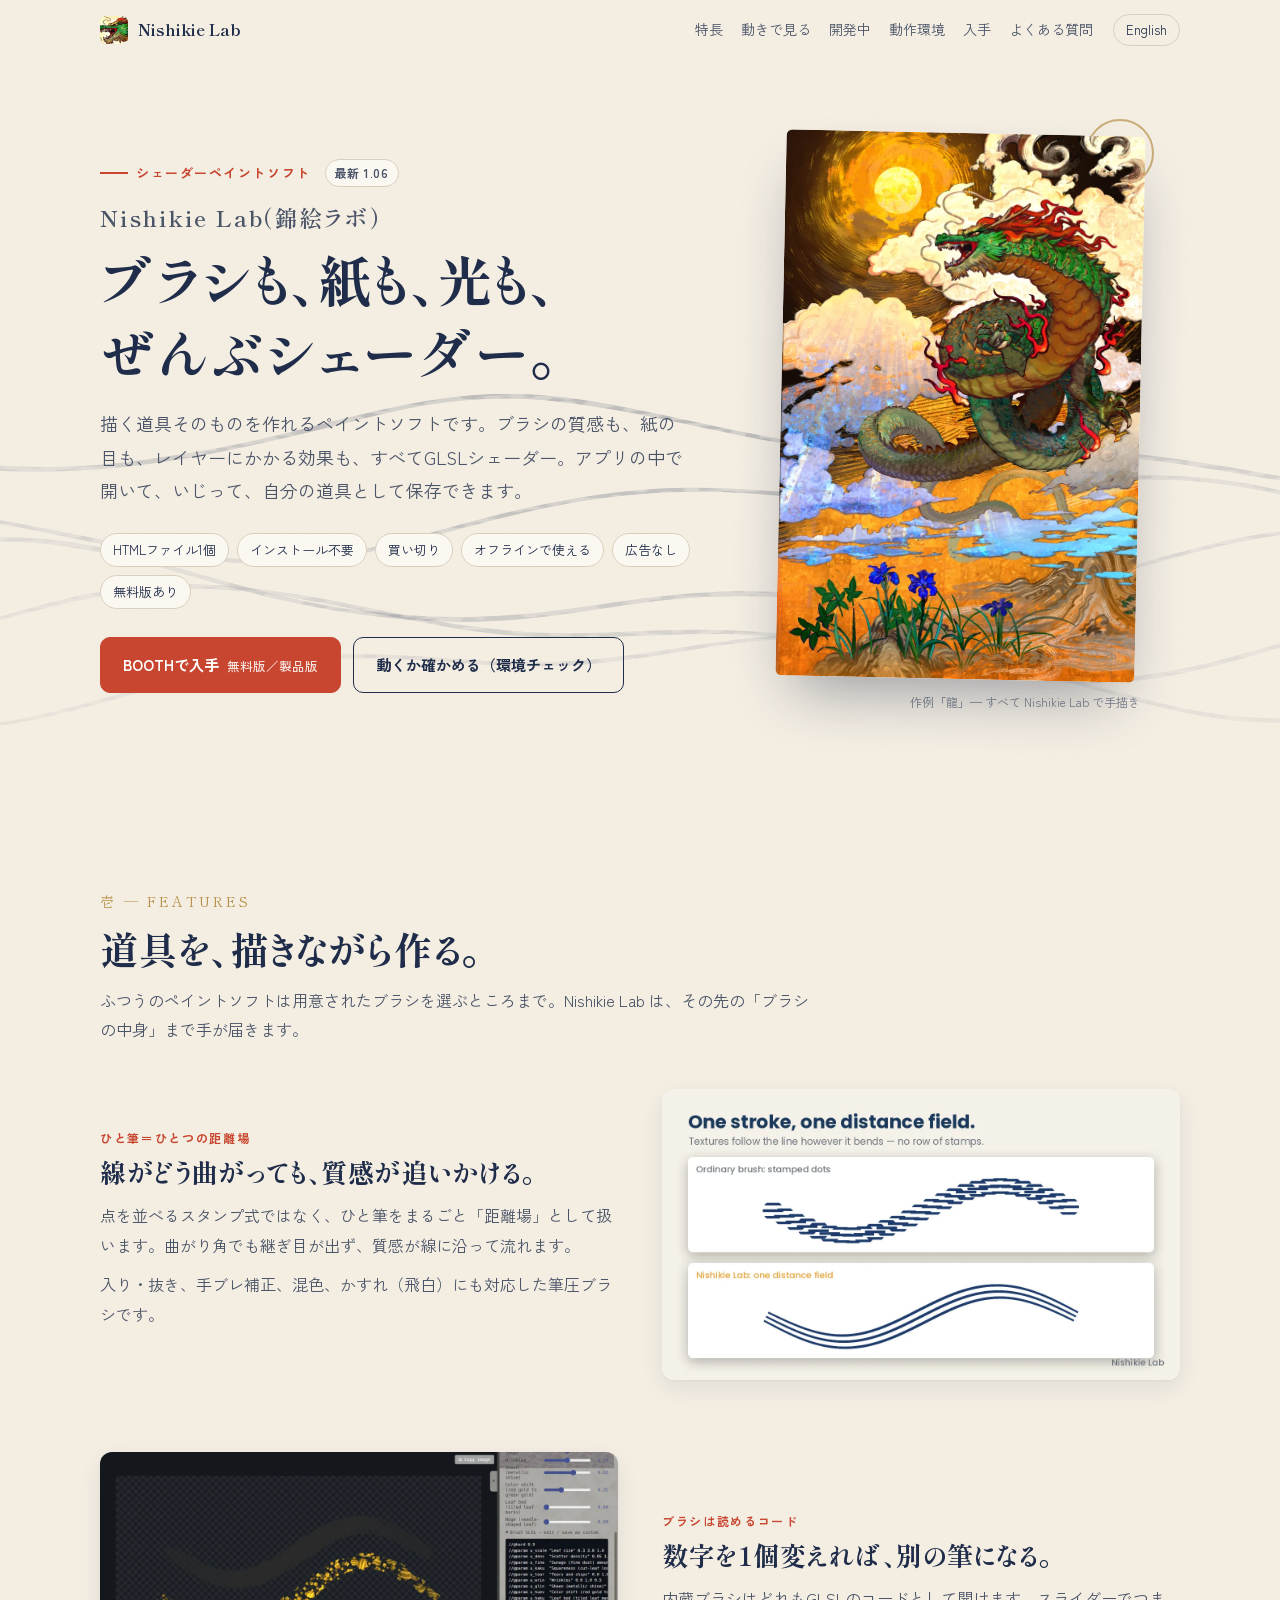
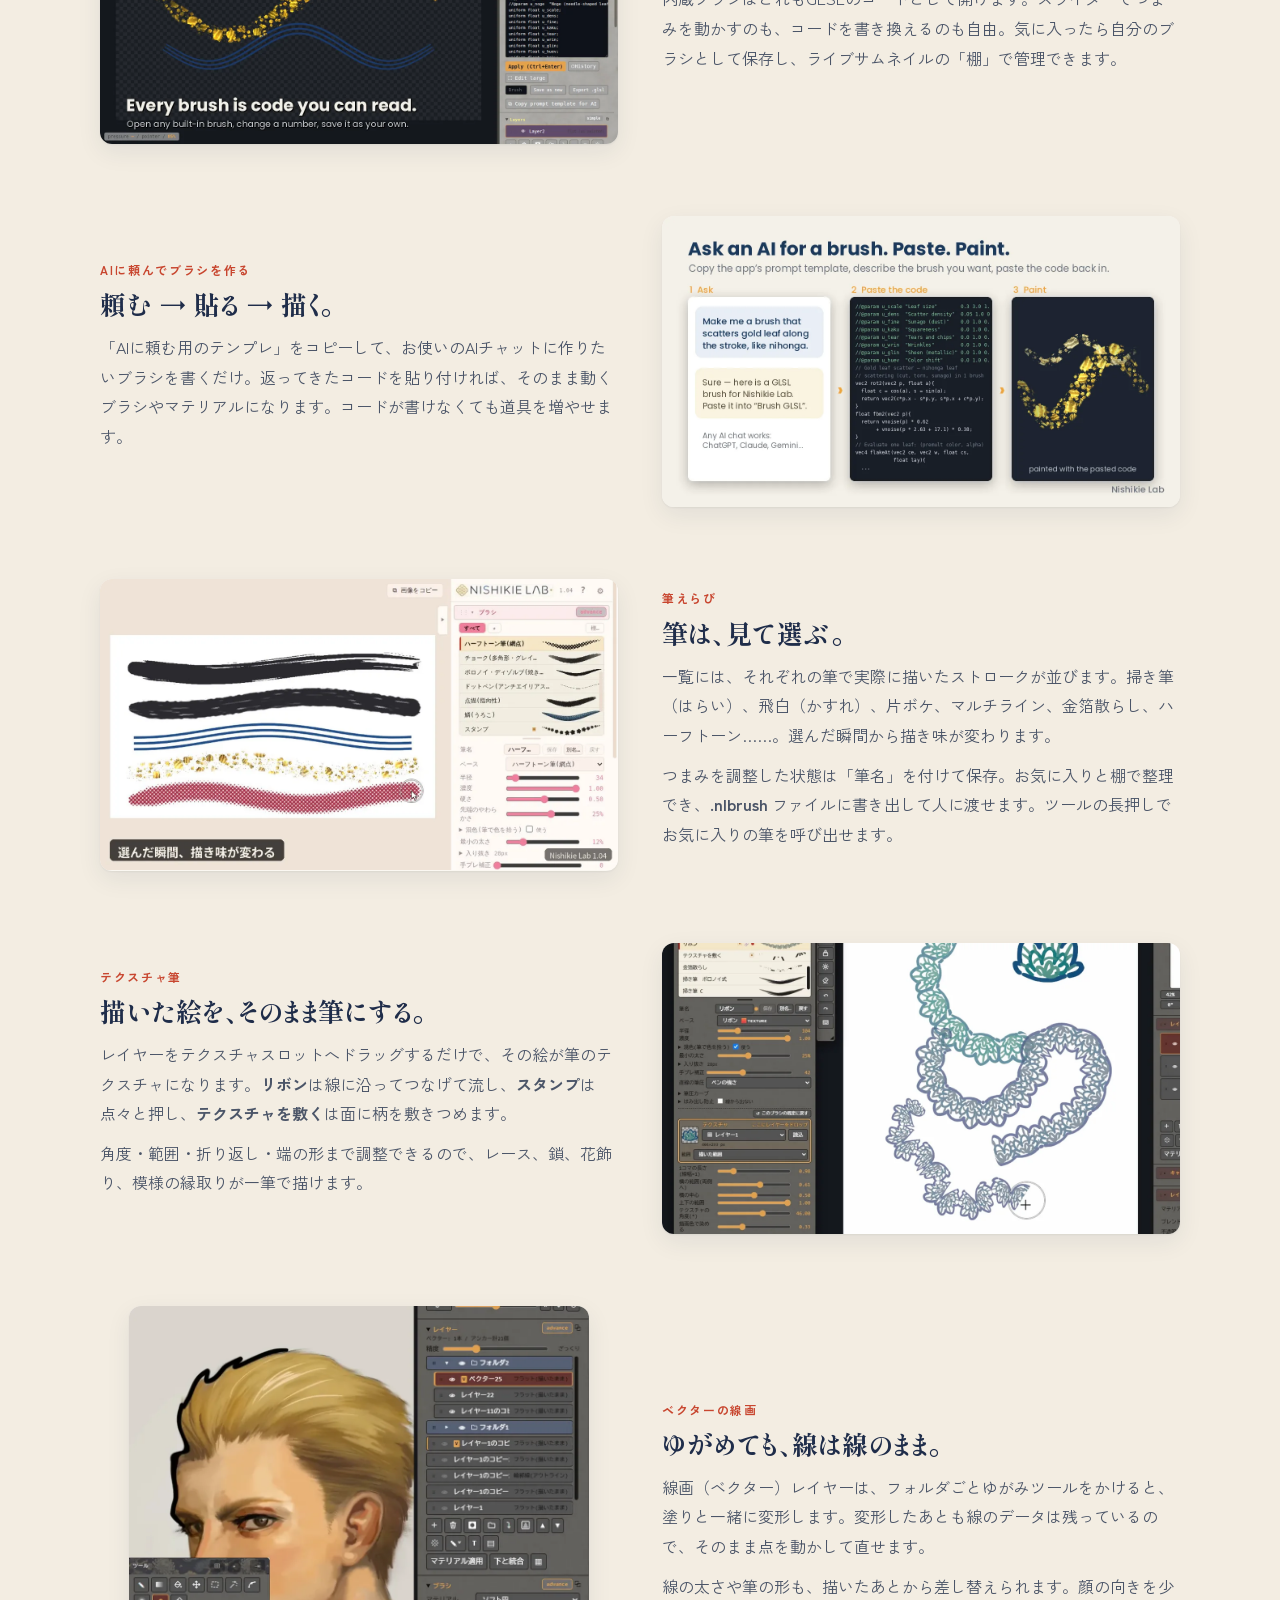
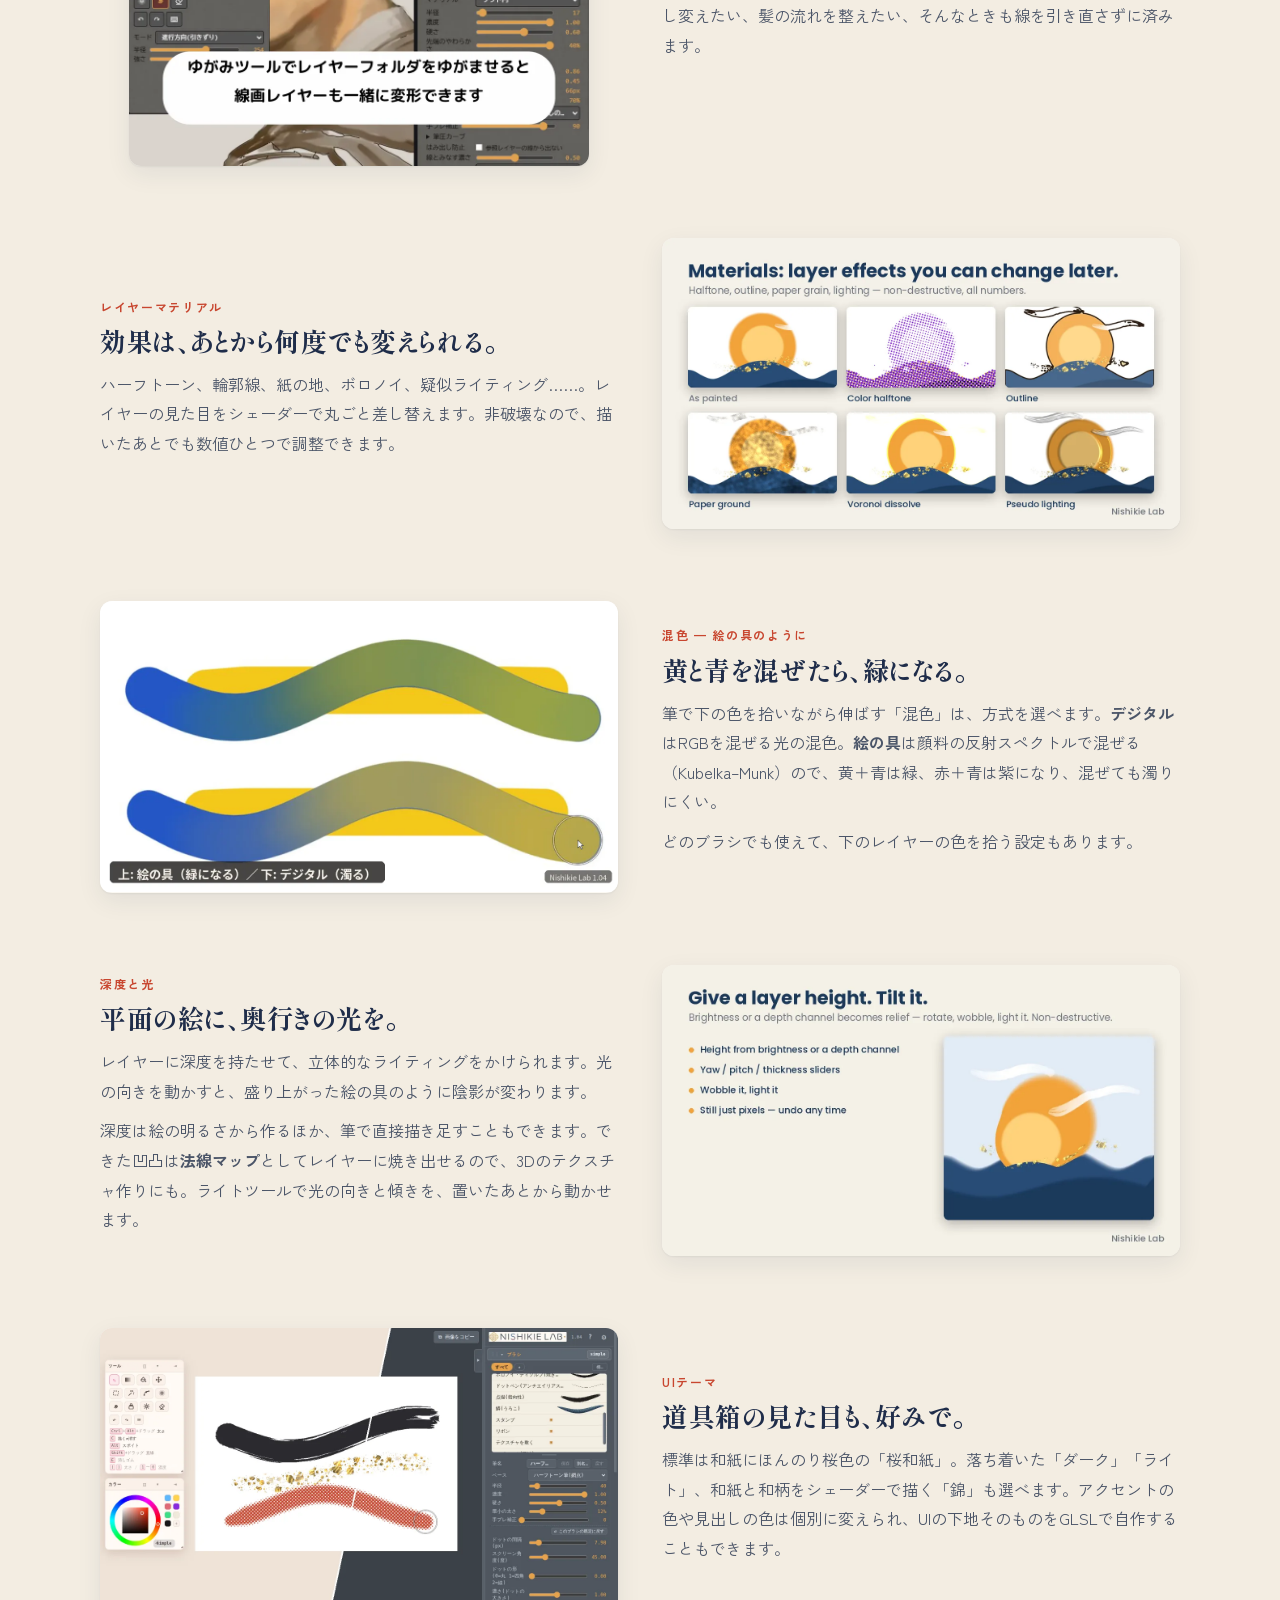
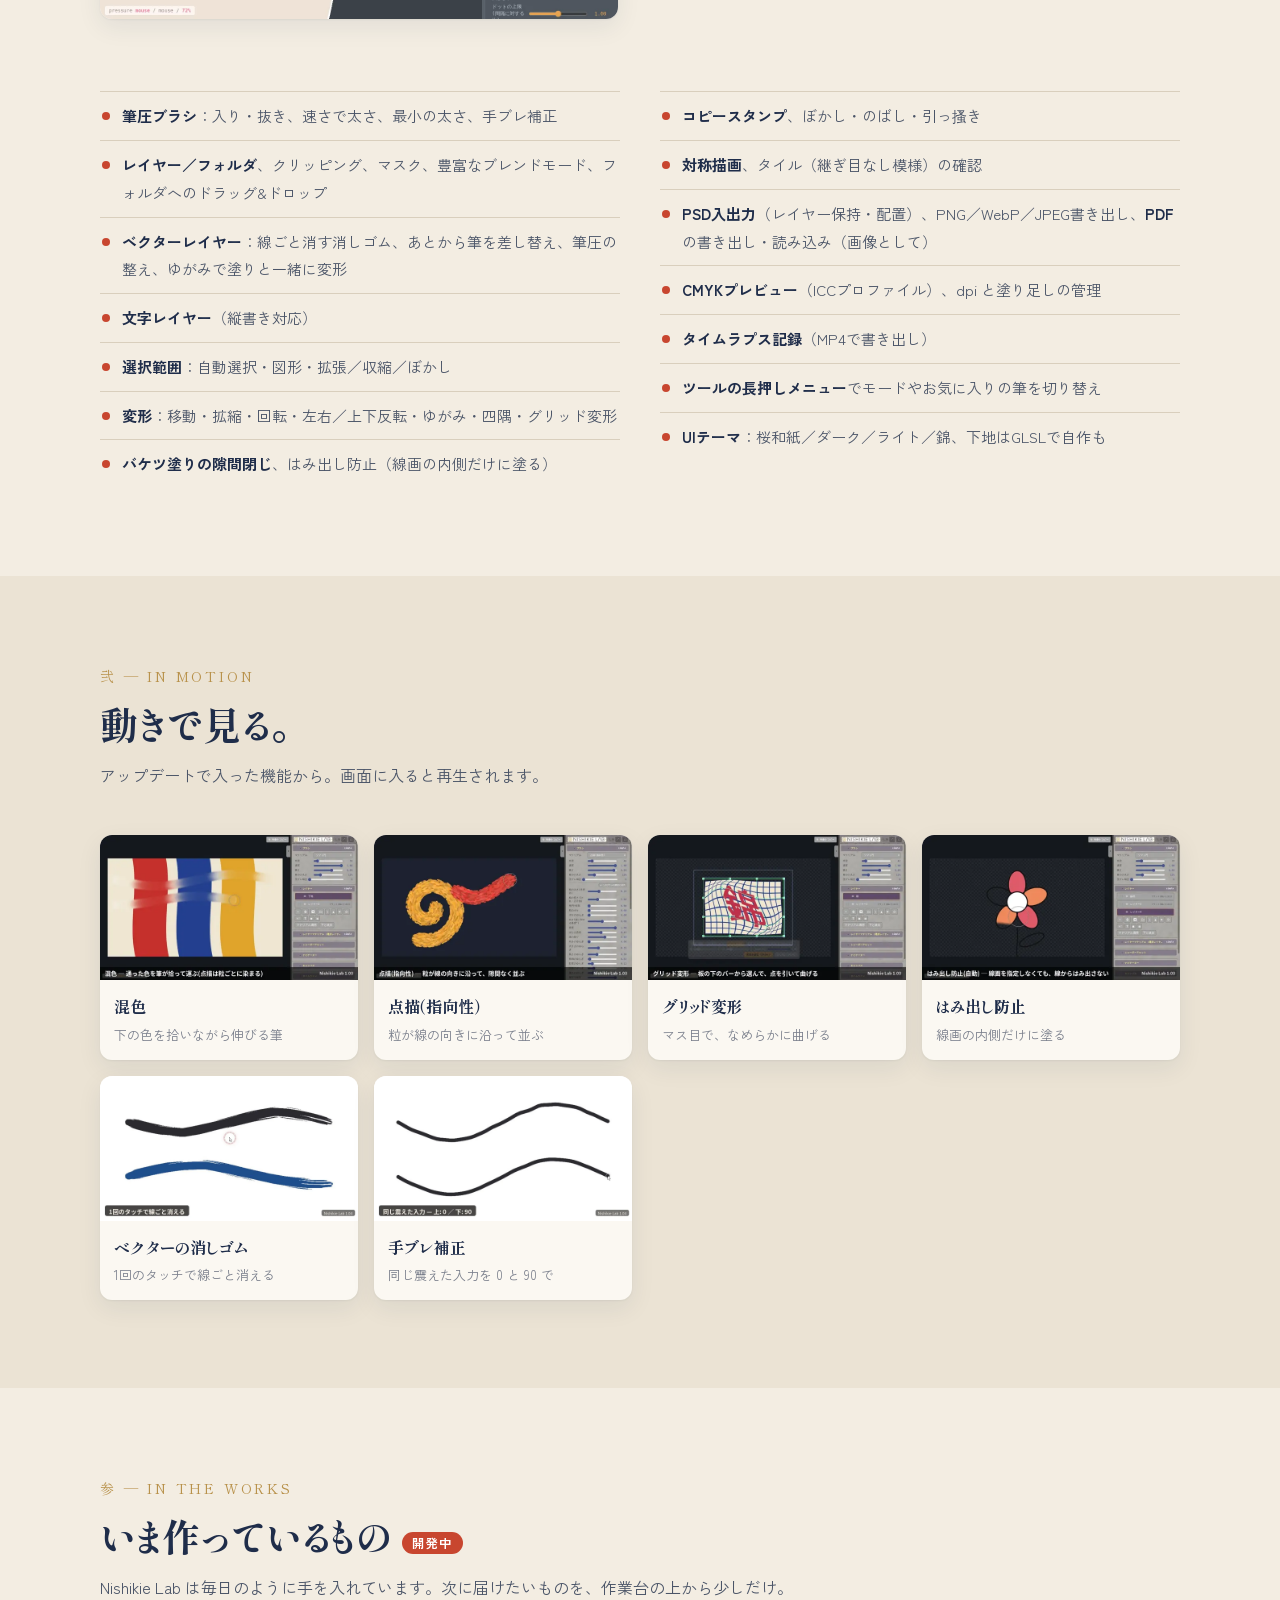
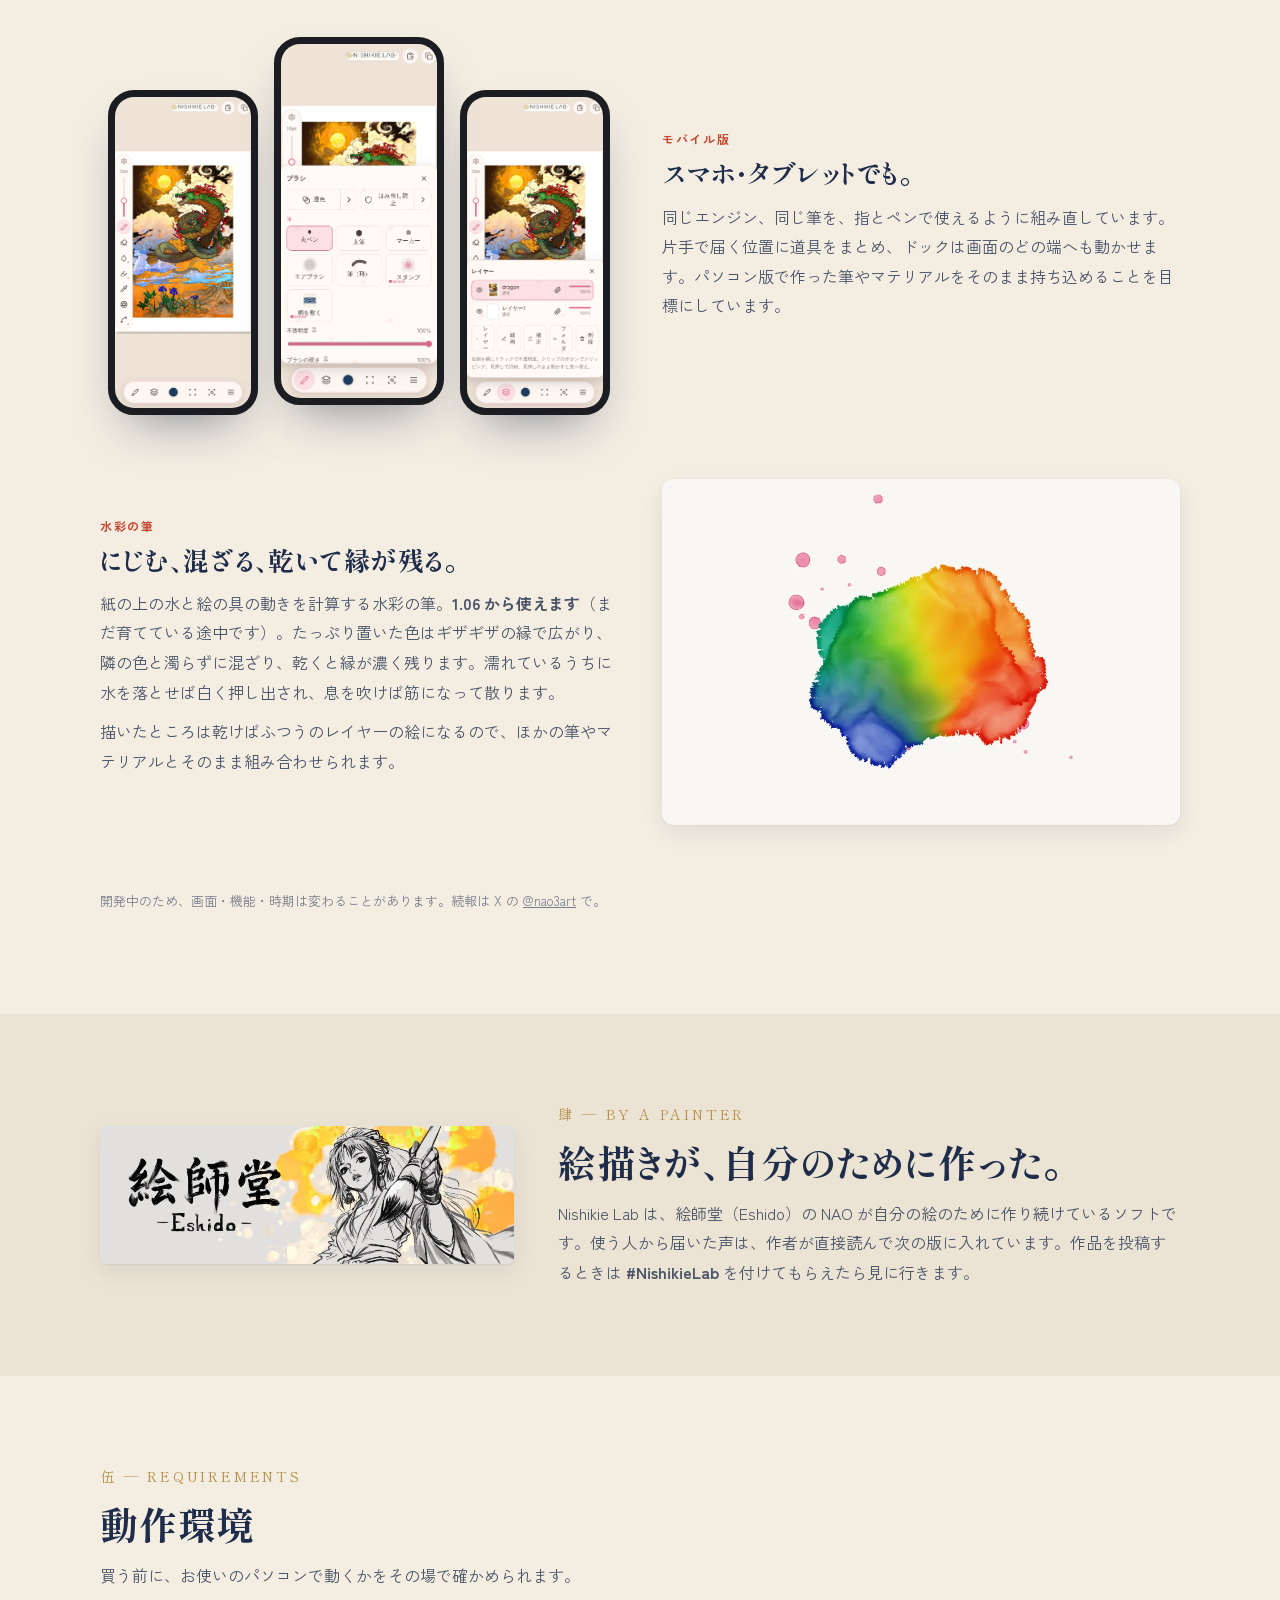
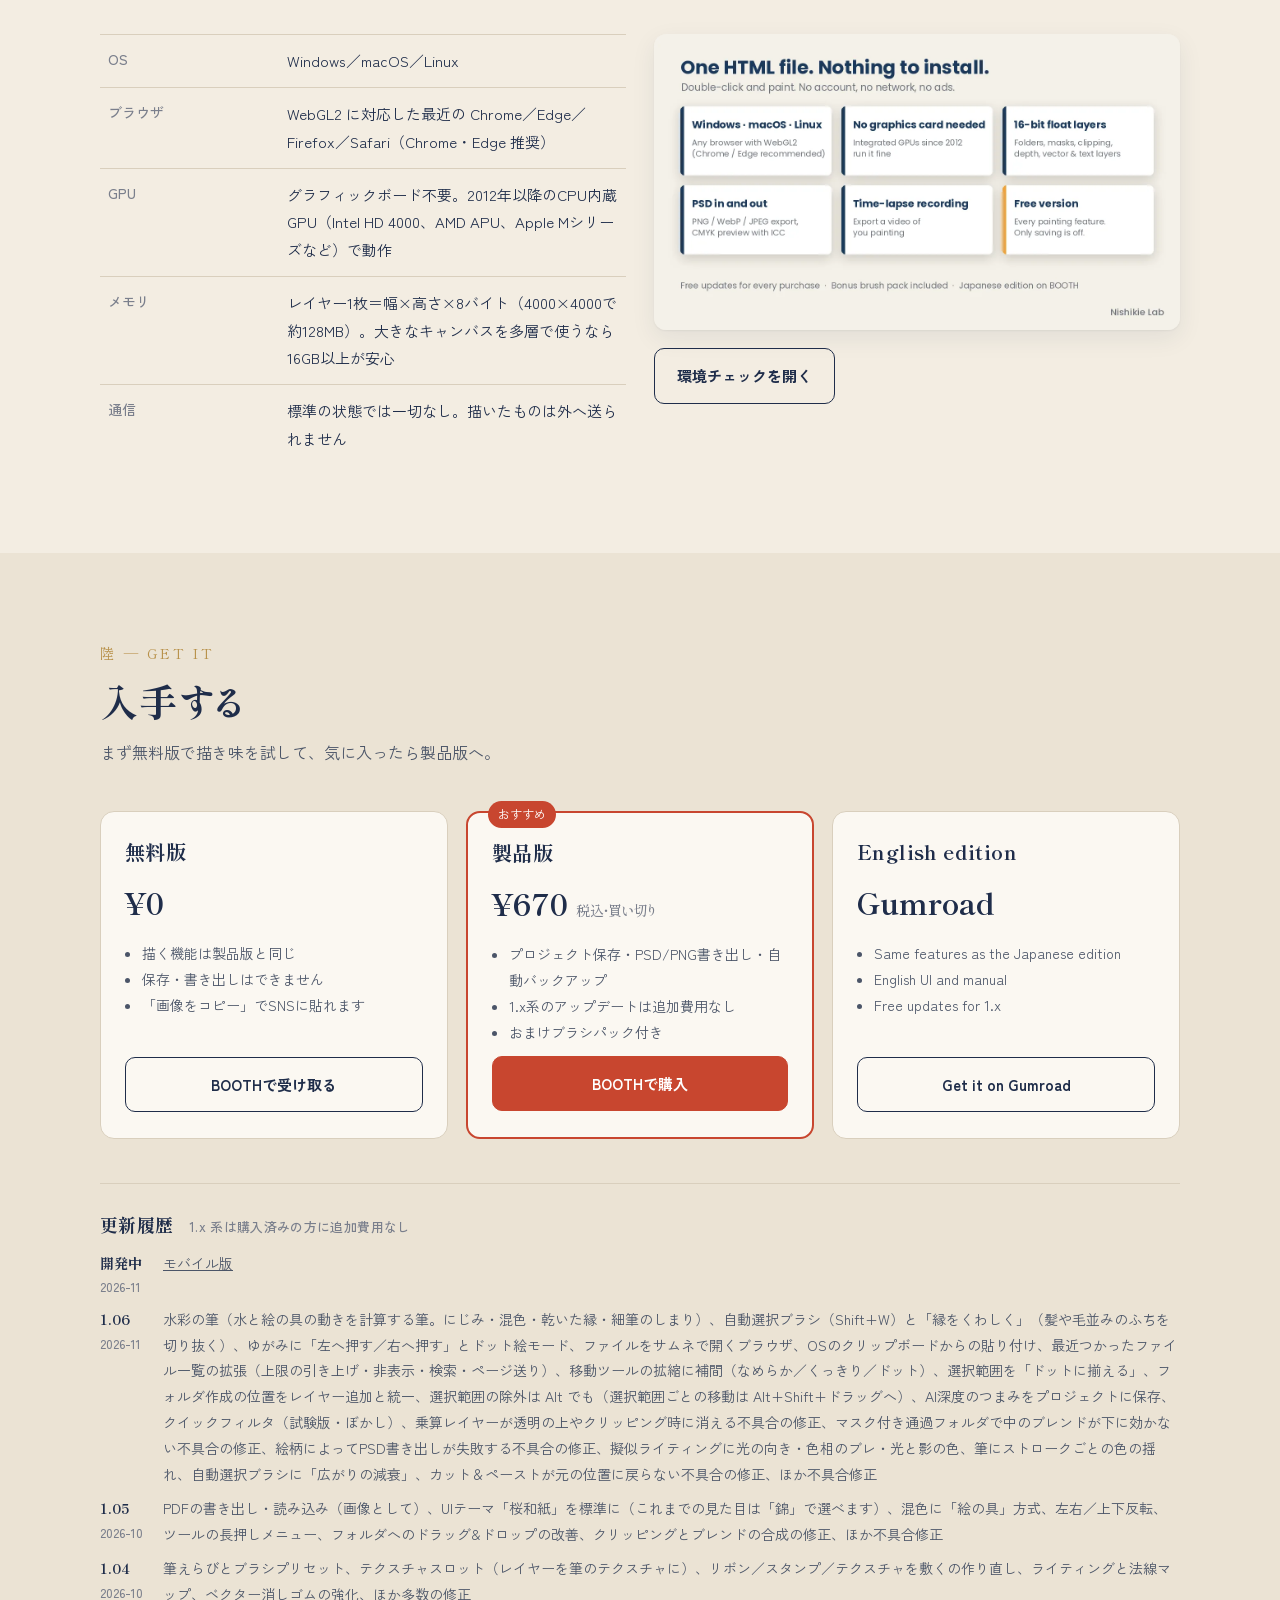
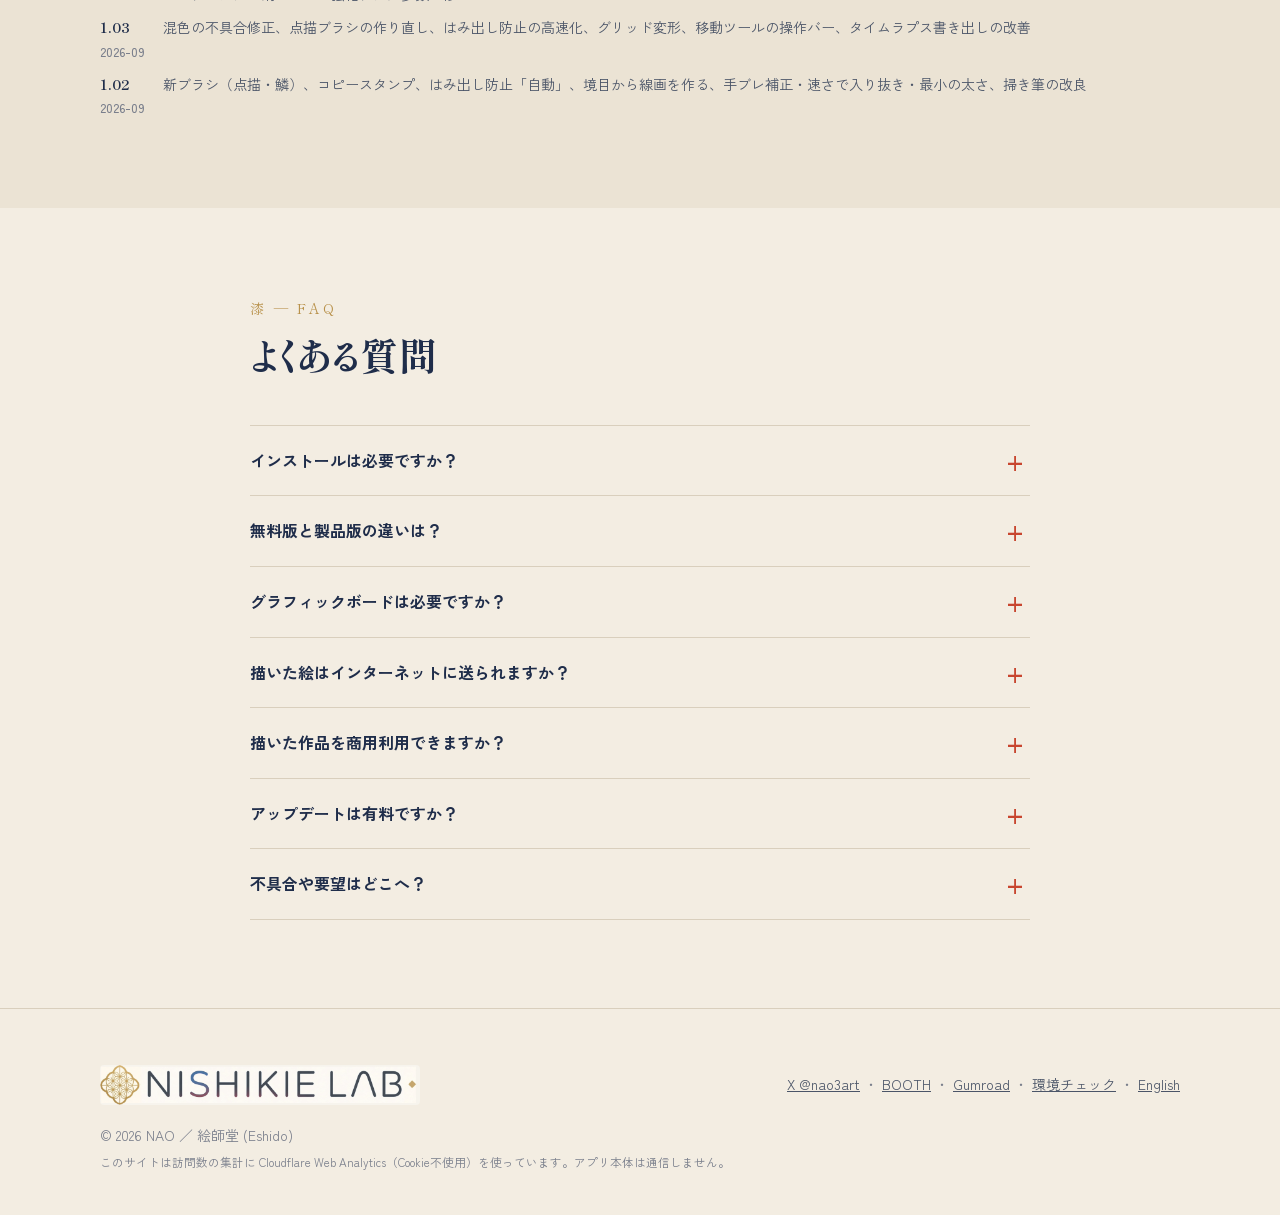
==== commit a5a96255: "1.06: version, changelog (watercolor, quick filters beta, multiply/clip fixes, PSD export fix, paste" ====
--- a/index.html
+++ b/index.html
@@ -44,8 +44,8 @@
       "description": "ブラシ・紙・レイヤー効果がすべてGLSLシェーダーでできたペイントソフト。HTMLファイル1個をブラウザで開くだけで動き、インストール不要・通信なし。",
       "applicationCategory": "DesignApplication",
       "applicationSubCategory": "ペイントソフト",
-      "softwareVersion": "1.05",
-      "dateModified": "2026-10-16",
+      "softwareVersion": "1.06",
+      "dateModified": "2026-11-06",
       "operatingSystem": "Windows, macOS, Linux（WebGL2対応ブラウザ）",
       "inLanguage": ["ja", "en"],
       "image": "https://naocgart-sudo.github.io/nishikie-lab/assets/og.jpg",
@@ -102,7 +102,7 @@
   <canvas id="heroGL" aria-hidden="true"></canvas>
   <div class="wrap">
     <div>
-      <span class="kicker">シェーダーペイントソフト <em class="ver">最新 1.05</em></span>
+      <span class="kicker">シェーダーペイントソフト <em class="ver">最新 1.06</em></span>
       <h1>
         <span class="name">Nishikie Lab（錦絵ラボ）</span>
         <span class="line"><span>ブラシも、紙も、光も、</span></span>
@@ -278,8 +278,8 @@
       <figure class="wcmedia rv"><video data-auto muted loop playsinline preload="none" poster="assets/w-watercolor.webp" width="960" height="640" aria-label="水彩の筆で置いた色が紙の上でにじんで広がり、真ん中に水を落として吹き広げ、乾いて縁が残る様子"><source src="assets/w-watercolor.mp4" type="video/mp4"></video></figure>
       <div class="rv">
         <h3><span class="tag">水彩の筆</span>にじむ、混ざる、乾いて縁が残る。</h3>
-        <p>紙の上の水と絵の具の動きを計算する水彩の筆を試作しています。たっぷり置いた色はギザギザの縁で広がり、隣の色と濁らずに混ざり、乾くと縁が濃く残ります。濡れているうちに水を落とせば白く押し出され、息を吹けば筋になって散ります。</p>
-        <p>描いたところは乾けばふつうのレイヤーの絵になるので、ほかの筆やマテリアルとそのまま組み合わせられる予定です。</p>
+        <p>紙の上の水と絵の具の動きを計算する水彩の筆。<b>1.06 から使えます</b>（まだ育てている途中です）。たっぷり置いた色はギザギザの縁で広がり、隣の色と濁らずに混ざり、乾くと縁が濃く残ります。濡れているうちに水を落とせば白く押し出され、息を吹けば筋になって散ります。</p>
+        <p>描いたところは乾けばふつうのレイヤーの絵になるので、ほかの筆やマテリアルとそのまま組み合わせられます。</p>
       </div>
     </div>
     <p class="note rv">開発中のため、画面・機能・時期は変わることがあります。続報は X の <a href="https://x.com/nao3art" rel="noopener">@nao3art</a> で。</p>
@@ -352,7 +352,8 @@
     <div class="updates rv">
       <h3>更新履歴 <small>1.x 系は購入済みの方に追加費用なし</small></h3>
       <dl>
-        <dt>開発中 <span>2026-10</span></dt><dd><a href="#mobile">水彩の筆</a>（水と絵の具の動きを計算する筆。にじみ・混色・乾いた縁。まずは試作）、<a href="#mobile">モバイル版</a></dd>
+        <dt>開発中 <span>2026-11</span></dt><dd><a href="#mobile">モバイル版</a></dd>
+        <dt>1.06 <span>2026-11</span></dt><dd>水彩の筆（水と絵の具の動きを計算する筆。にじみ・混色・乾いた縁・細筆のしまり）、自動選択ブラシ（Shift+W）と「縁をくわしく」（髪や毛並みのふちを切り抜く）、ゆがみに「左へ押す／右へ押す」とドット絵モード、ファイルをサムネで開くブラウザ、OSのクリップボードからの貼り付け、最近つかったファイル一覧の拡張（上限の引き上げ・非表示・検索・ページ送り）、移動ツールの拡縮に補間（なめらか／くっきり／ドット）、選択範囲を「ドットに揃える」、フォルダ作成の位置をレイヤー追加と統一、選択範囲の除外は Alt でも（選択範囲ごとの移動は Alt+Shift+ドラッグへ）、AI深度のつまみをプロジェクトに保存、クイックフィルタ（試験版・ぼかし）、乗算レイヤーが透明の上やクリッピング時に消える不具合の修正、マスク付き通過フォルダで中のブレンドが下に効かない不具合の修正、絵柄によってPSD書き出しが失敗する不具合の修正、擬似ライティングに光の向き・色相のブレ・光と影の色、筆にストロークごとの色の揺れ、自動選択ブラシに「広がりの減衰」、カット＆ペーストが元の位置に戻らない不具合の修正、ほか不具合修正</dd>
         <dt>1.05 <span>2026-10</span></dt><dd>PDFの書き出し・読み込み（画像として）、UIテーマ「桜和紙」を標準に（これまでの見た目は「錦」で選べます）、混色に「絵の具」方式、左右／上下反転、ツールの長押しメニュー、フォルダへのドラッグ&amp;ドロップの改善、クリッピングとブレンドの合成の修正、ほか不具合修正</dd>
         <dt>1.04 <span>2026-10</span></dt><dd>筆えらびとブラシプリセット、テクスチャスロット（レイヤーを筆のテクスチャに）、リボン／スタンプ／テクスチャを敷くの作り直し、ライティングと法線マップ、ベクター消しゴムの強化、ほか多数の修正</dd>
         <dt>1.03 <span>2026-09</span></dt><dd>混色の不具合修正、点描ブラシの作り直し、はみ出し防止の高速化、グリッド変形、移動ツールの操作バー、タイムラプス書き出しの改善</dd>
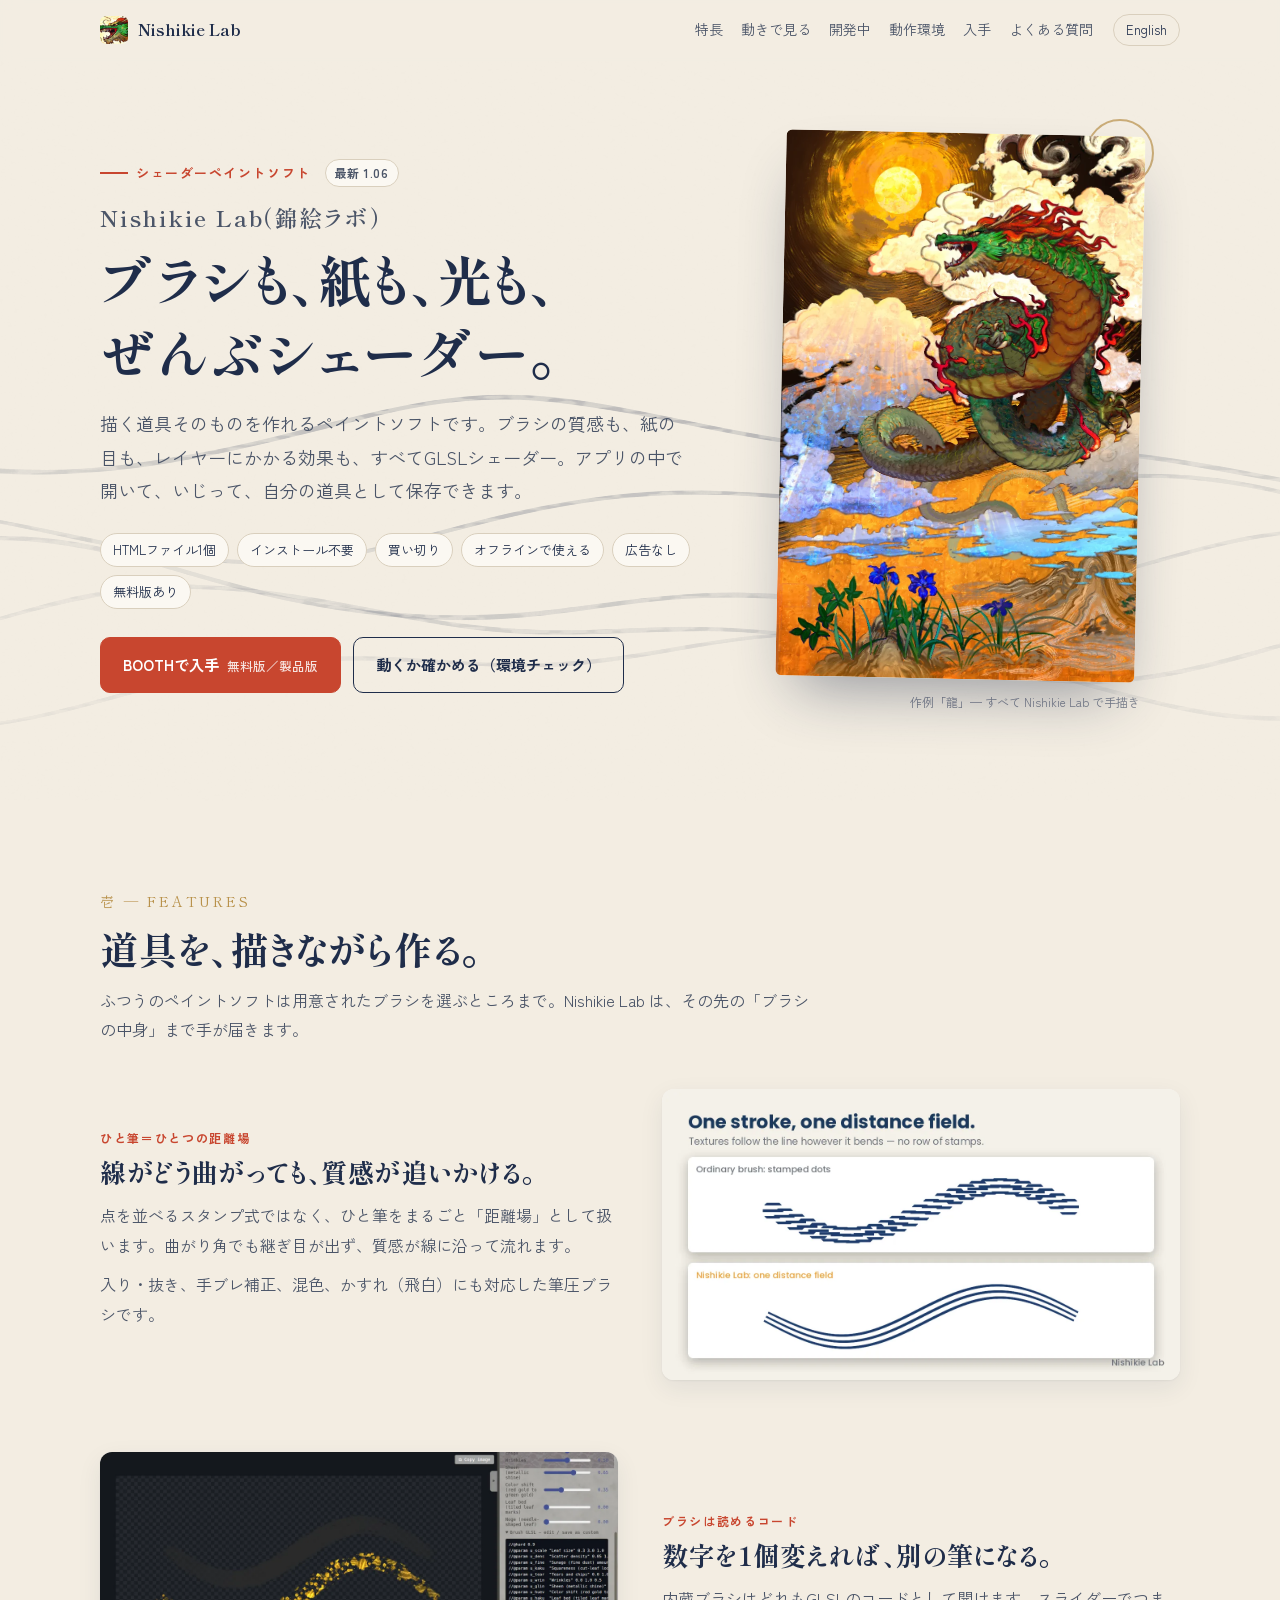
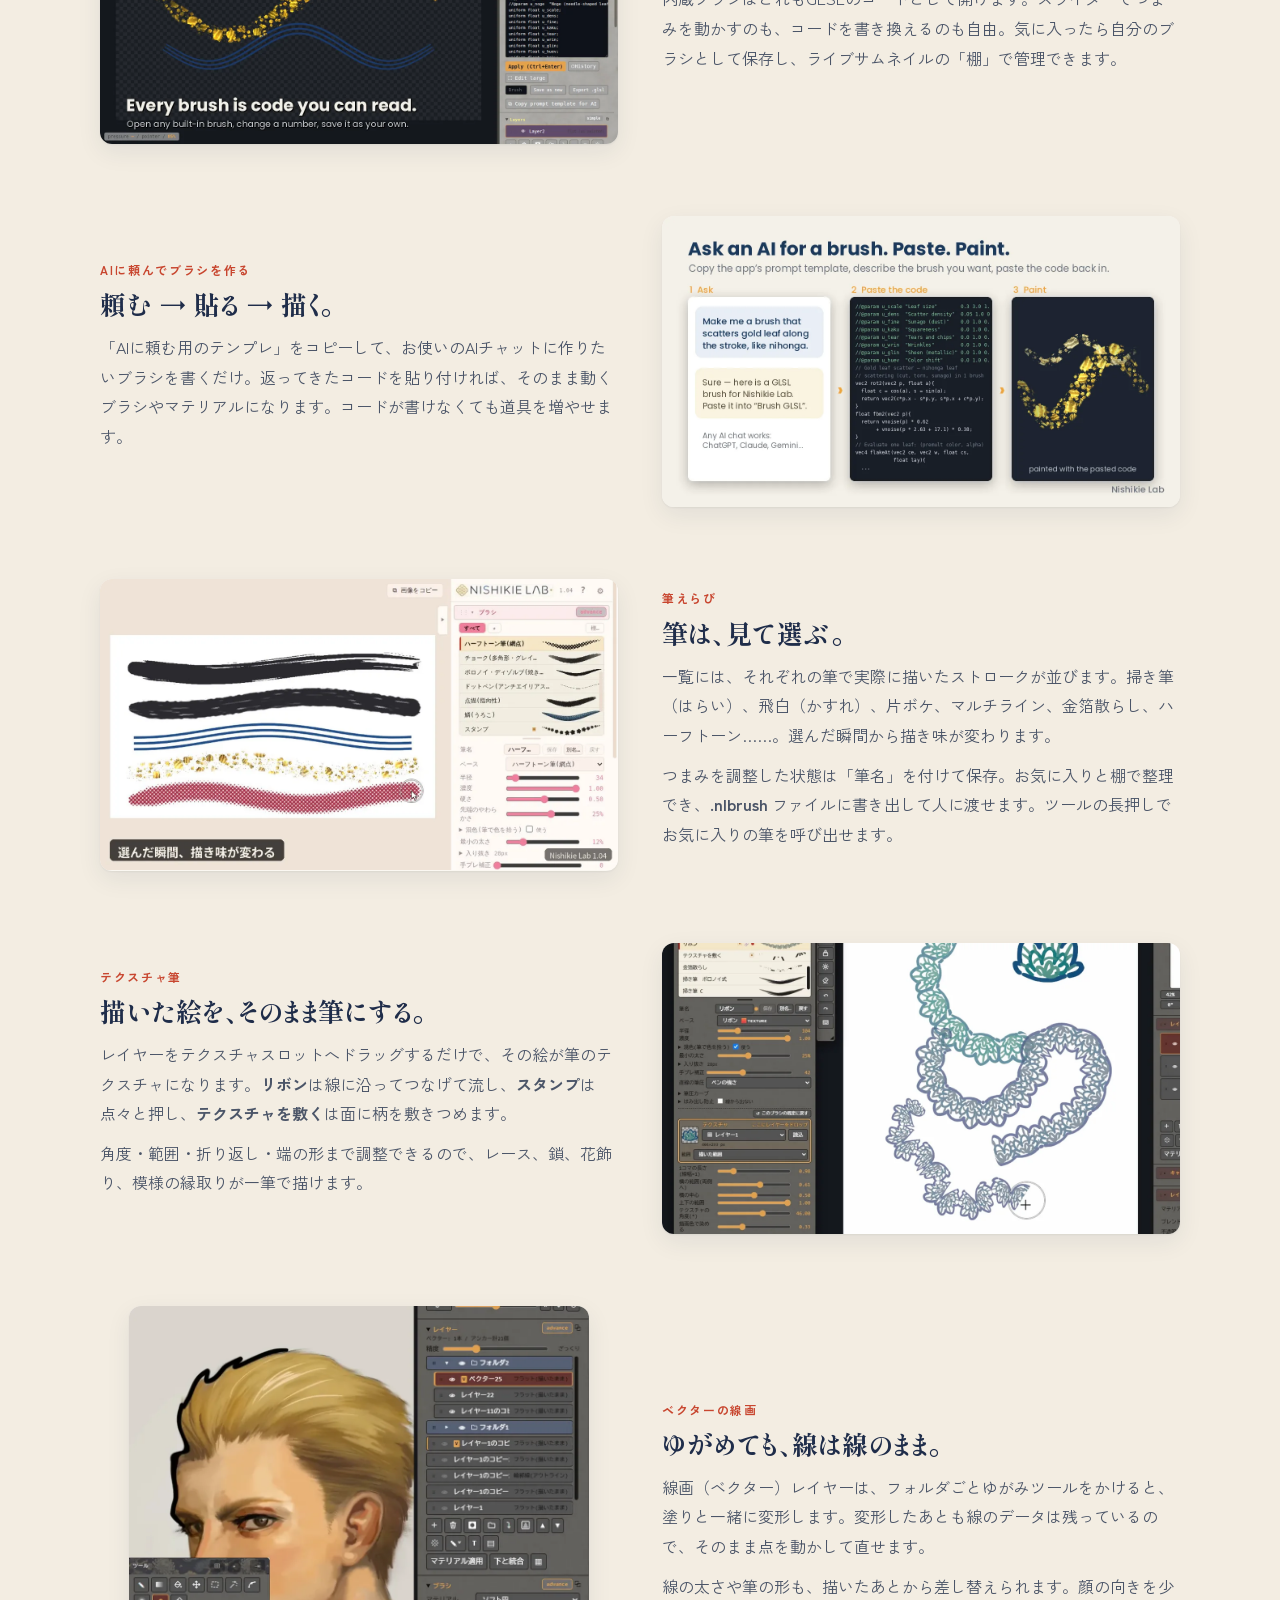
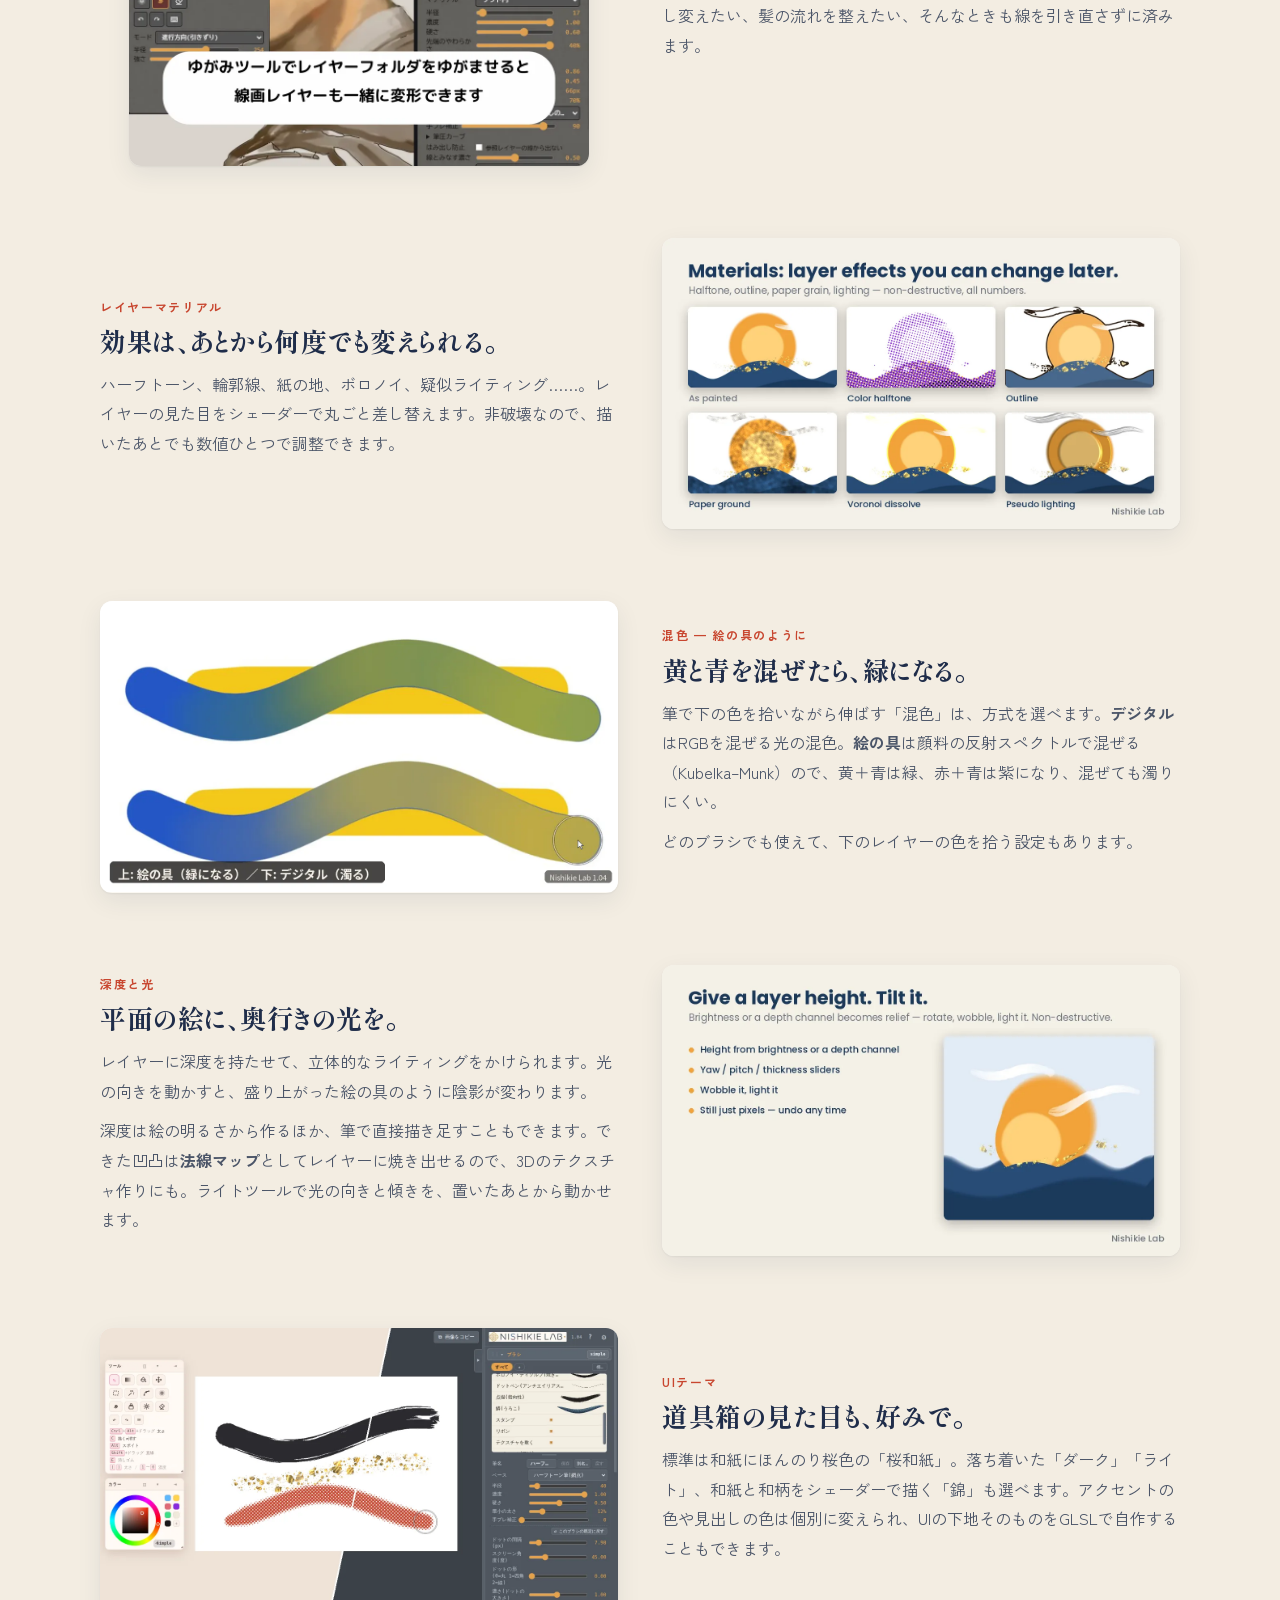
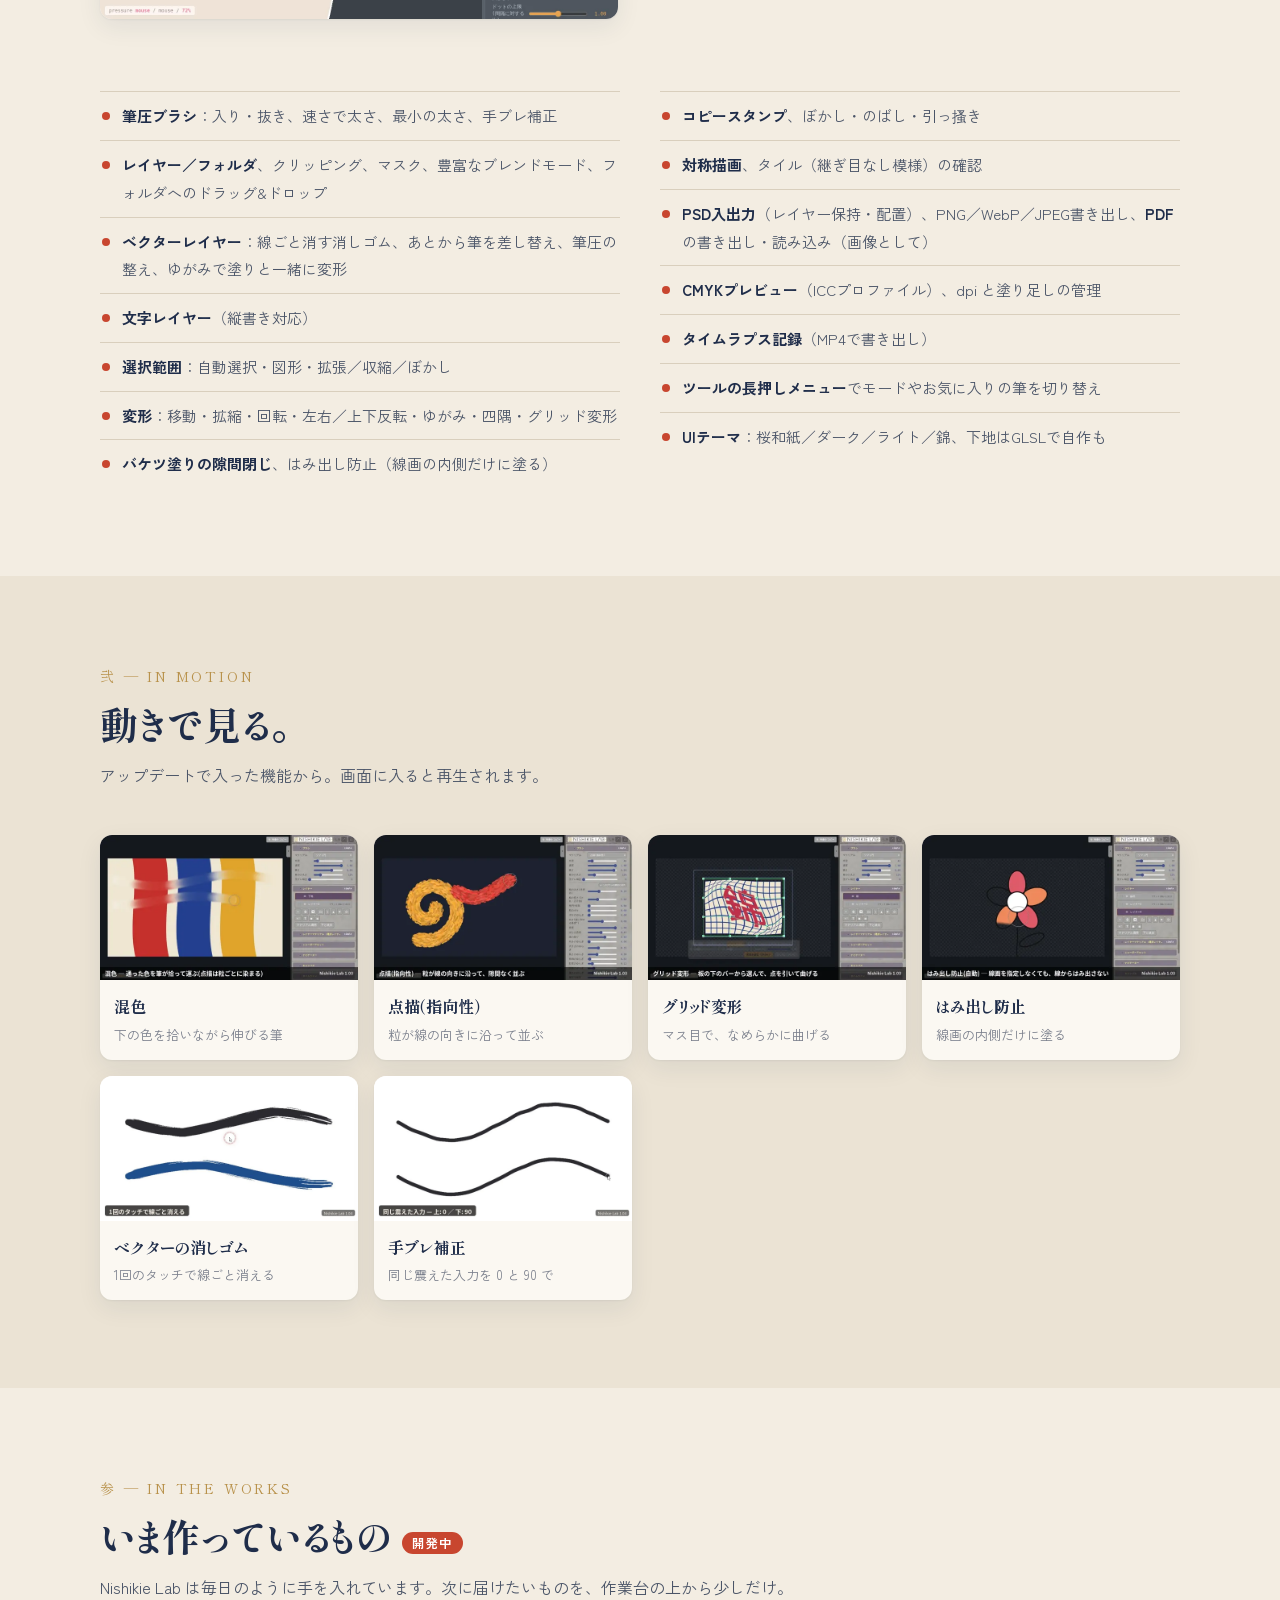
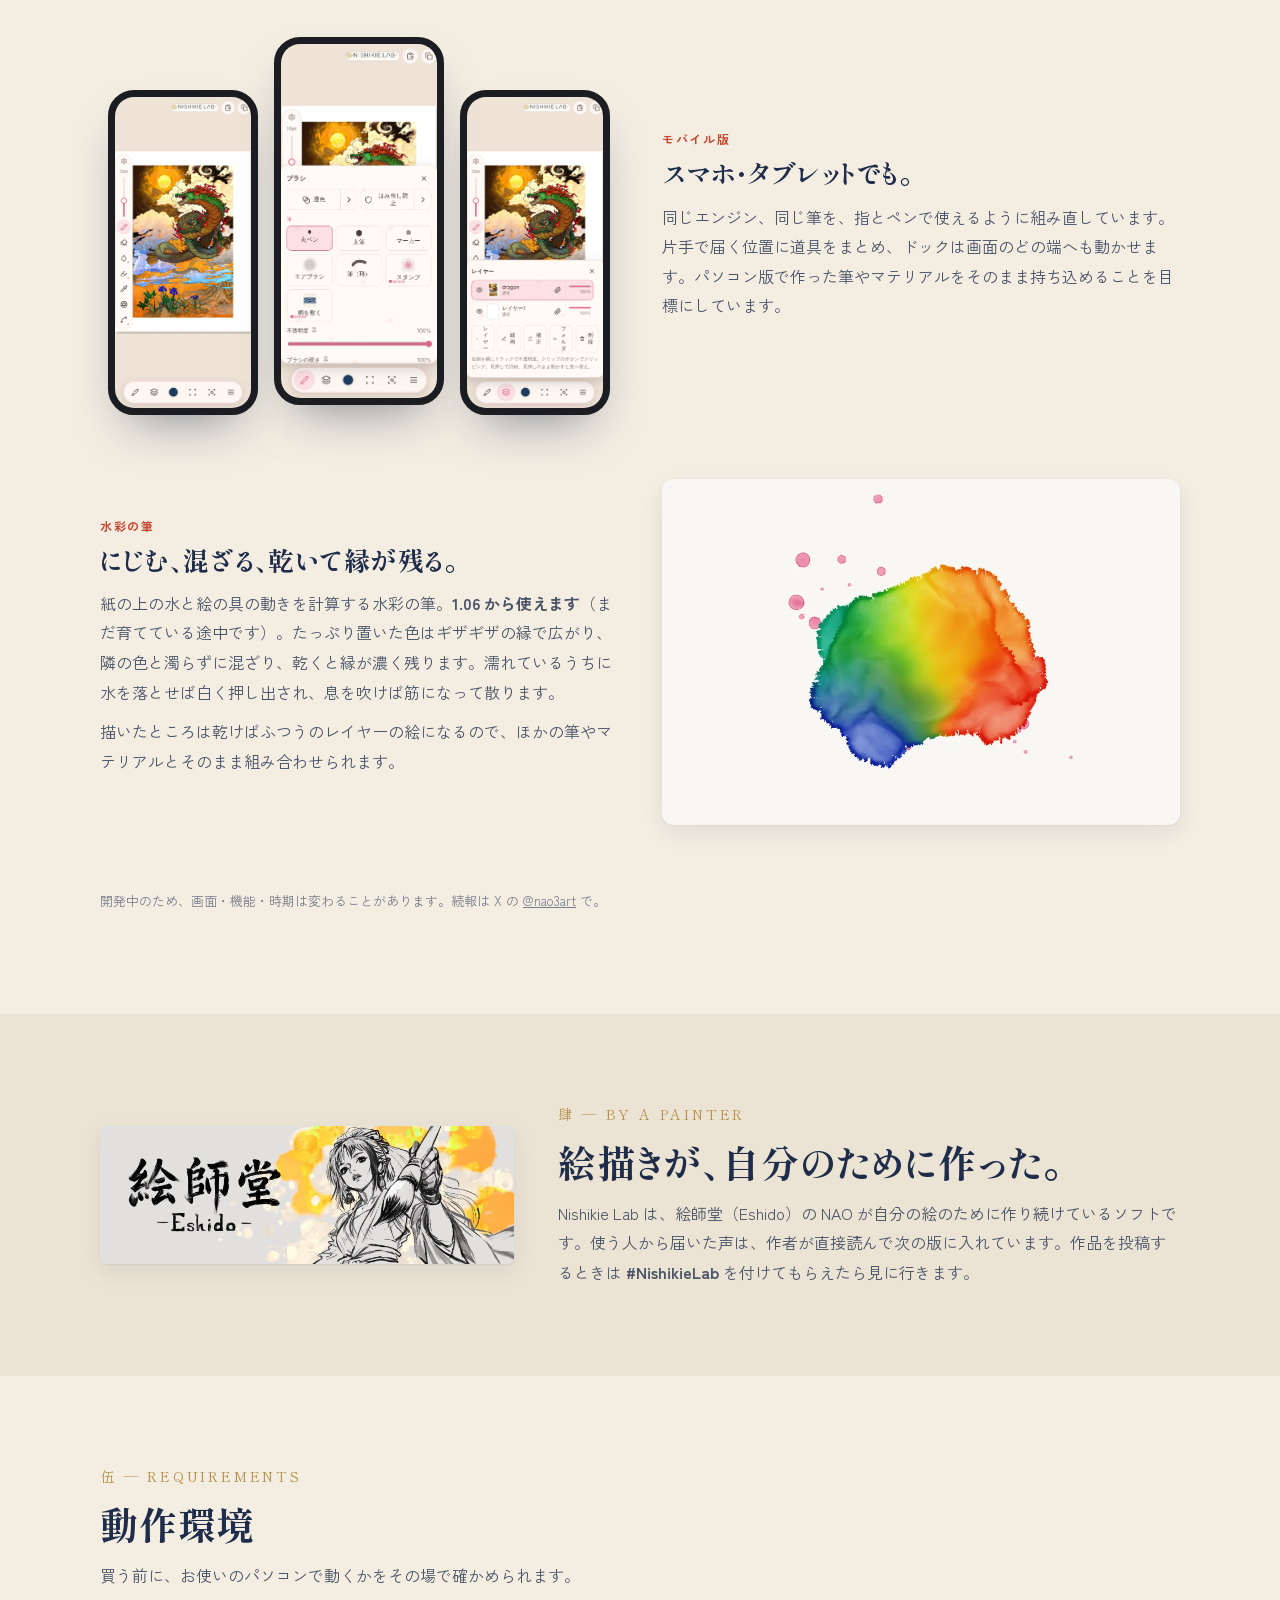
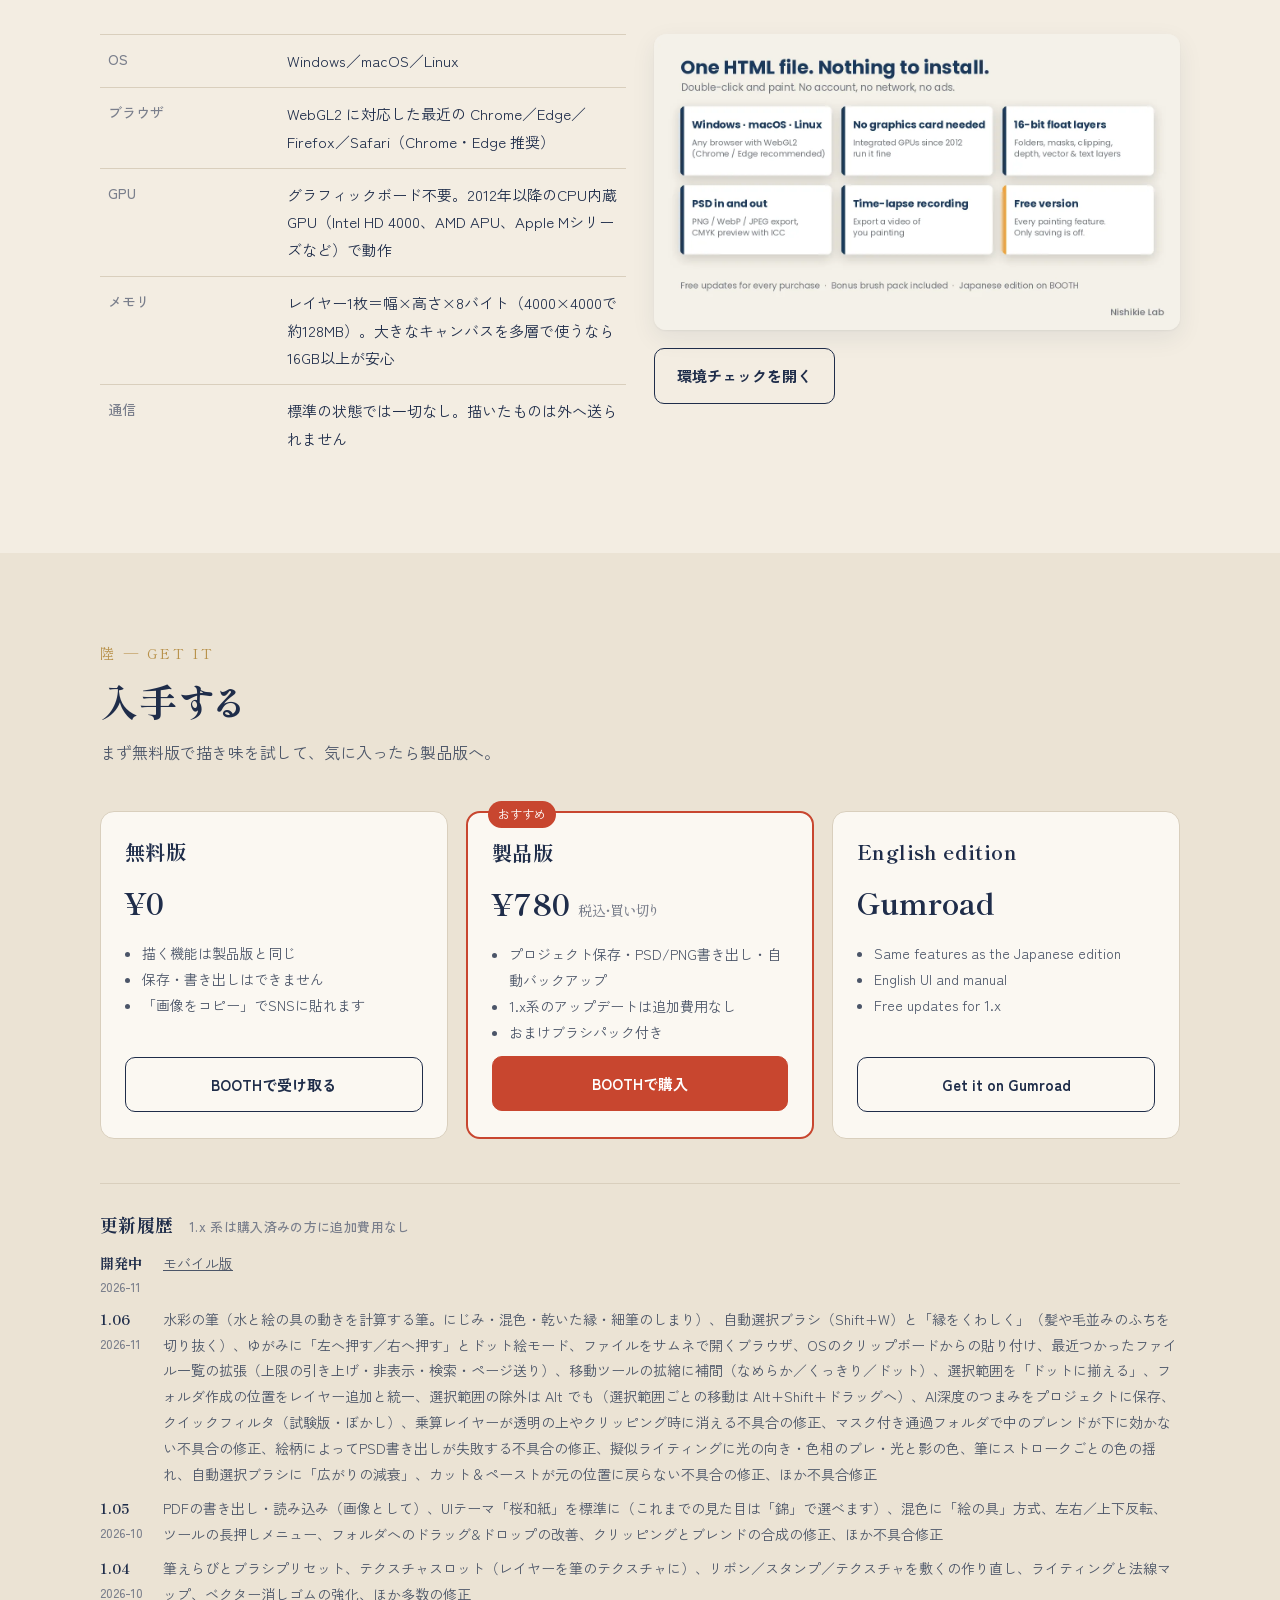
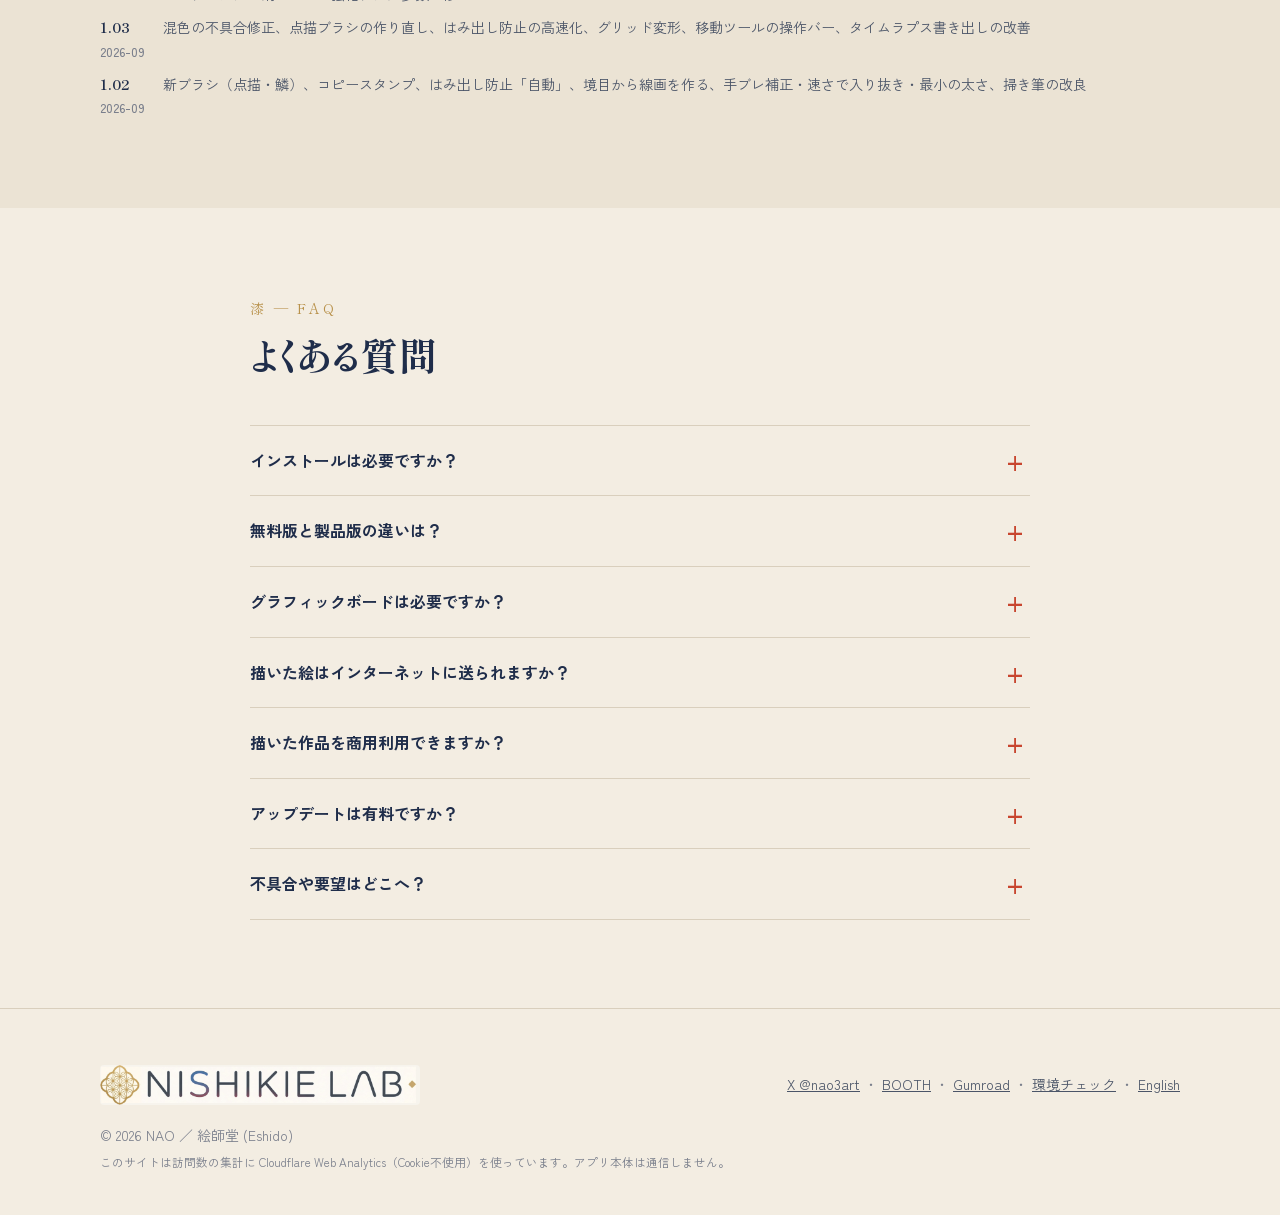
==== commit 126608e2: "価格を ¥780 に(製品版・JSON-LD) Co-Authored-By: Claude Fable 5.1 <noreply@anthropic.com> Claude-Session: htt" ====
--- a/index.html
+++ b/index.html
@@ -53,7 +53,7 @@
       "url": "https://naocgart-sudo.github.io/nishikie-lab/",
       "author": {"@id": "https://naocgart-sudo.github.io/nishikie-lab/#eshido"},
       "offers": [
-        {"@type": "Offer", "name": "製品版（BOOTH）", "price": "670", "priceCurrency": "JPY", "url": "https://eshido.booth.pm/", "availability": "https://schema.org/InStock"},
+        {"@type": "Offer", "name": "製品版（BOOTH）", "price": "780", "priceCurrency": "JPY", "url": "https://eshido.booth.pm/", "availability": "https://schema.org/InStock"},
         {"@type": "Offer", "name": "無料版（保存なし）", "price": "0", "priceCurrency": "JPY", "url": "https://eshido.booth.pm/", "availability": "https://schema.org/InStock"}
       ]
     },
@@ -338,7 +338,7 @@
       </div>
       <div class="plan main rv" data-badge="おすすめ">
         <h3>製品版</h3>
-        <div class="price">¥670 <small>税込・買い切り</small></div>
+        <div class="price">¥780 <small>税込・買い切り</small></div>
         <ul><li>プロジェクト保存・PSD/PNG書き出し・自動バックアップ</li><li>1.x系のアップデートは追加費用なし</li><li>おまけブラシパック付き</li></ul>
         <a class="btn primary" href="https://eshido.booth.pm/" rel="noopener">BOOTHで購入</a>
       </div>
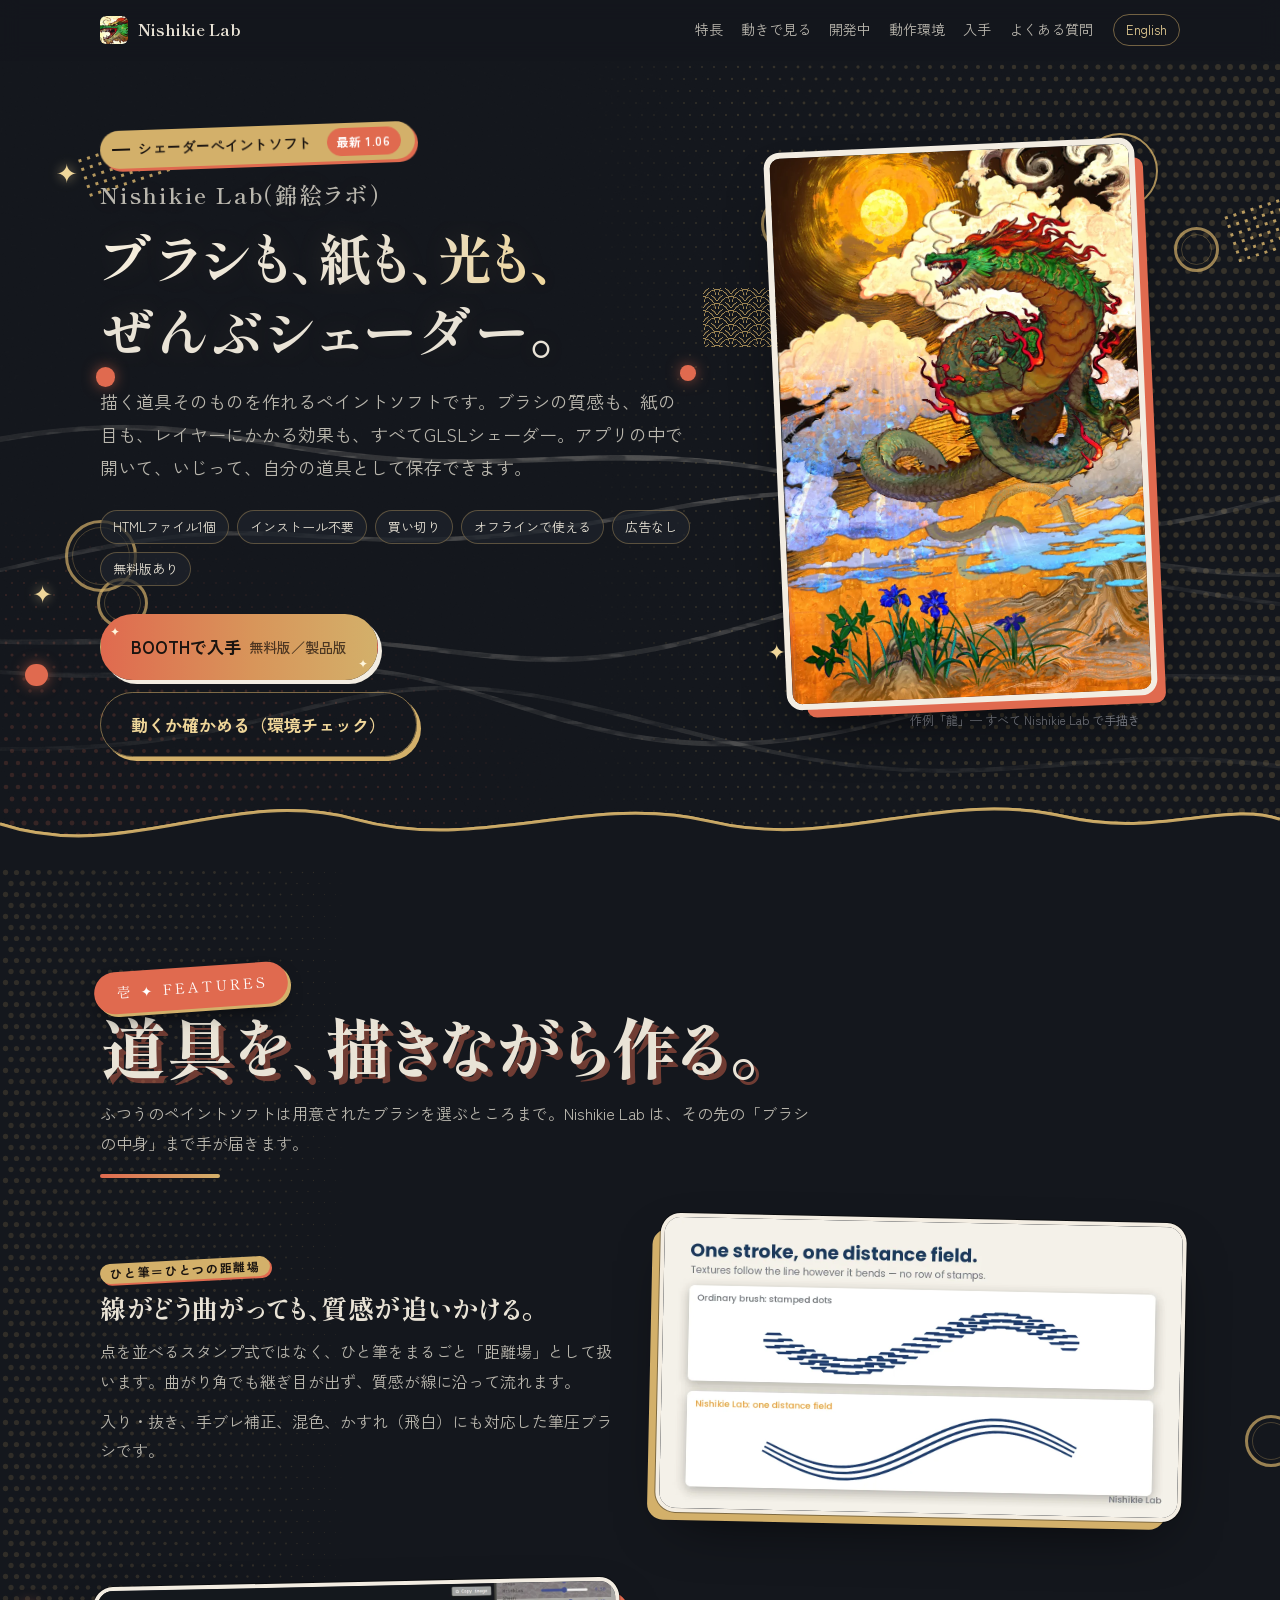
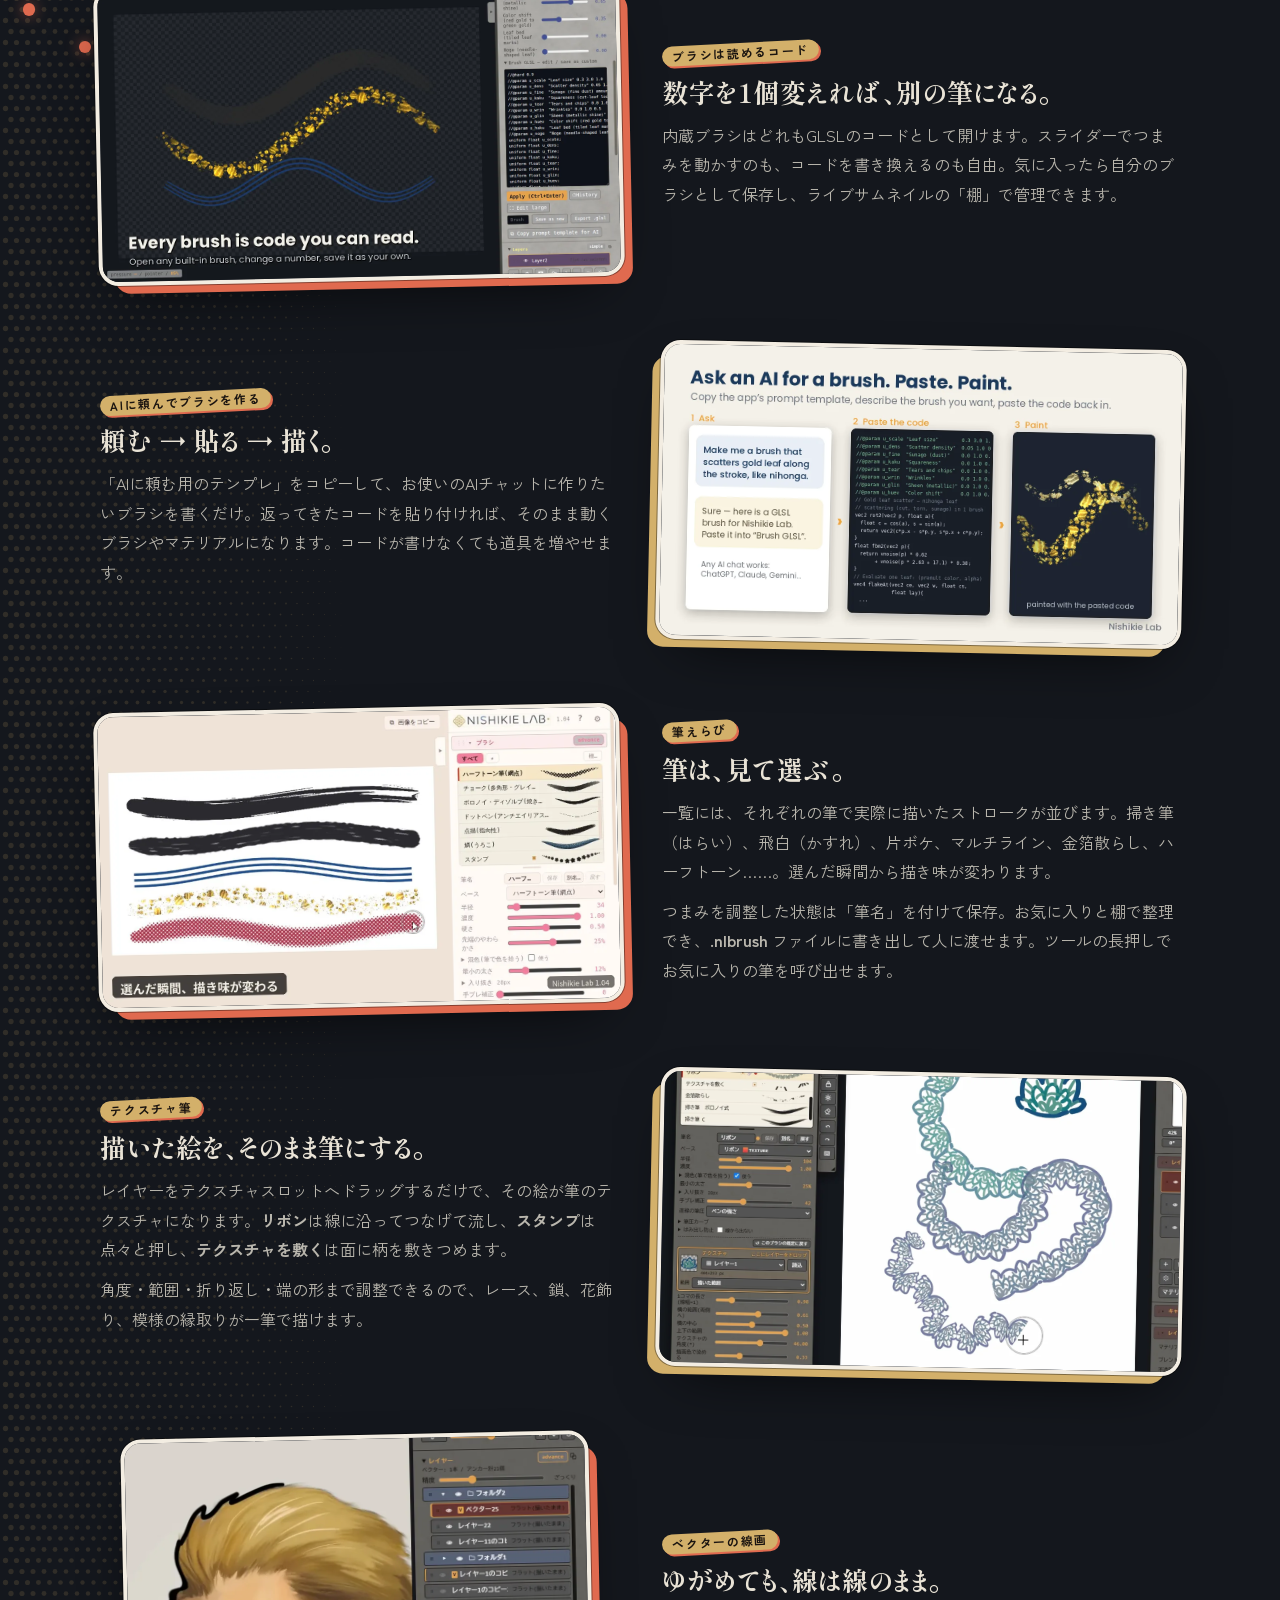
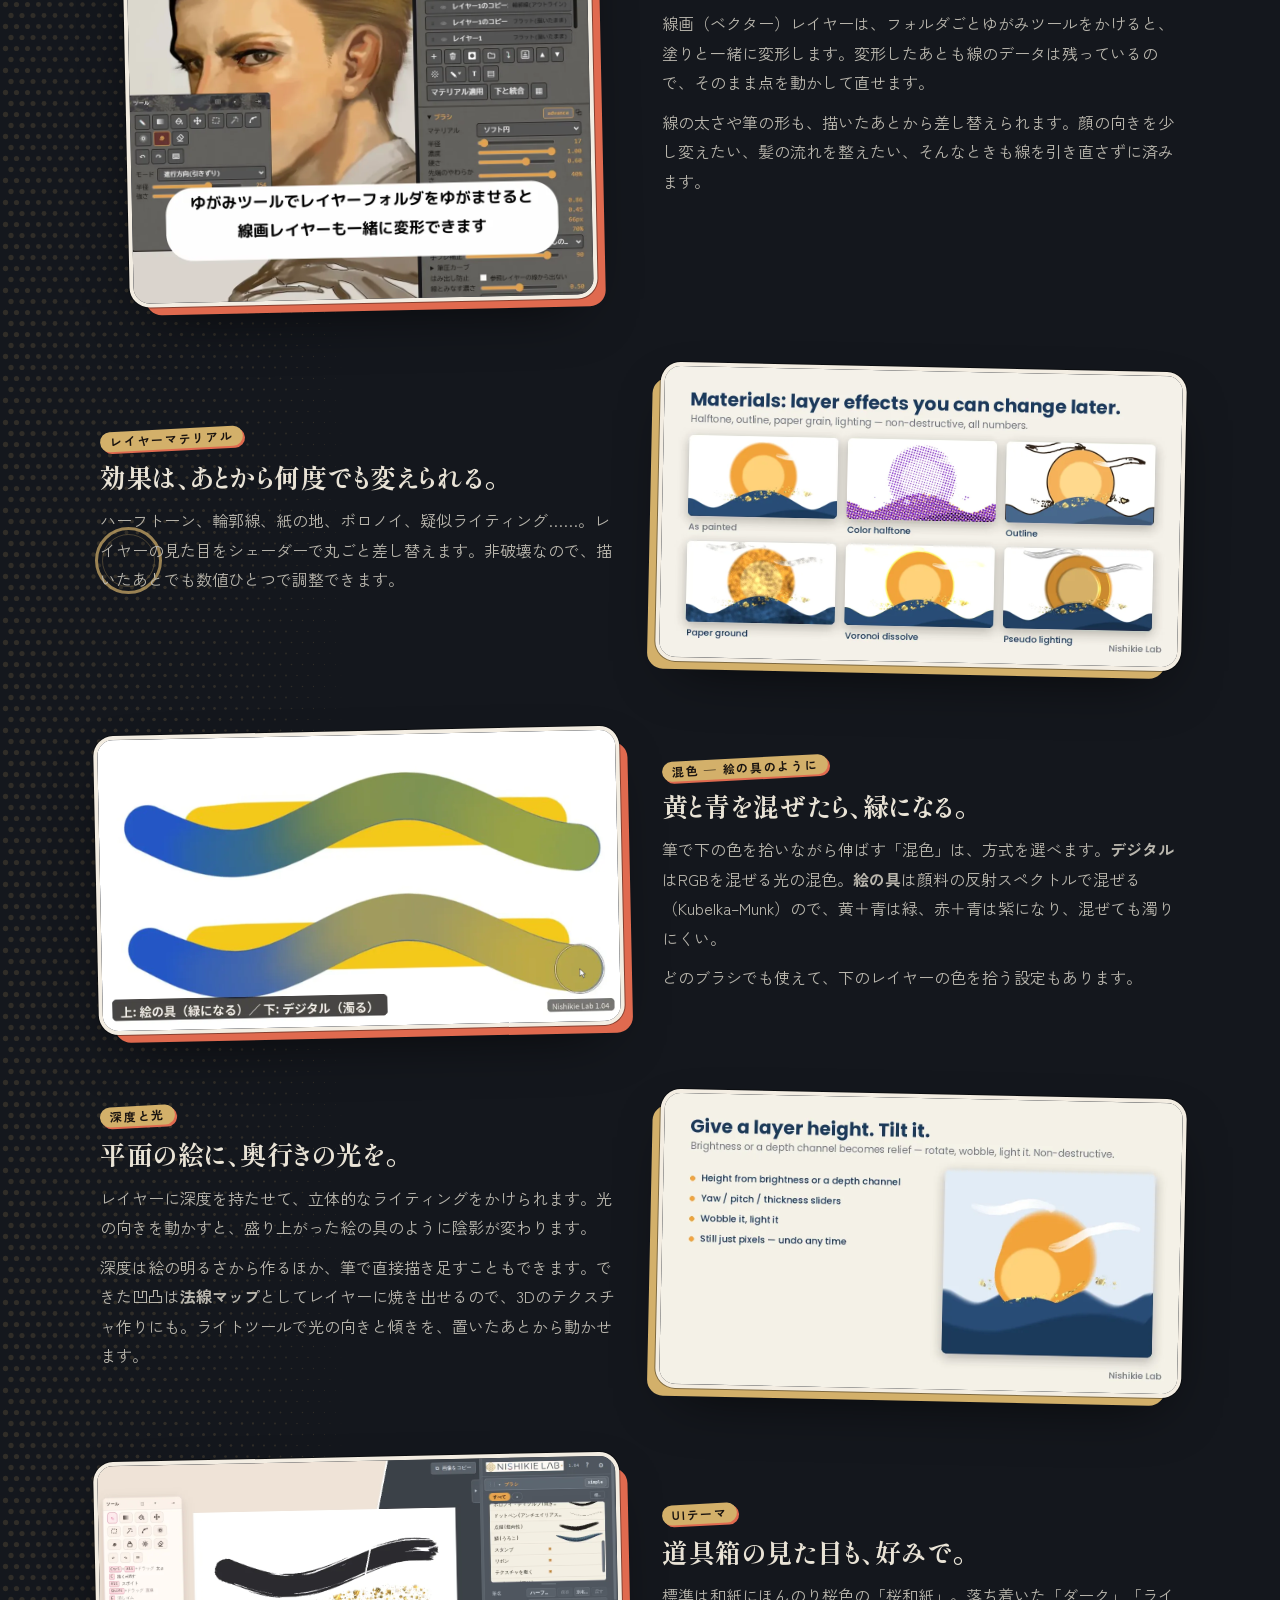
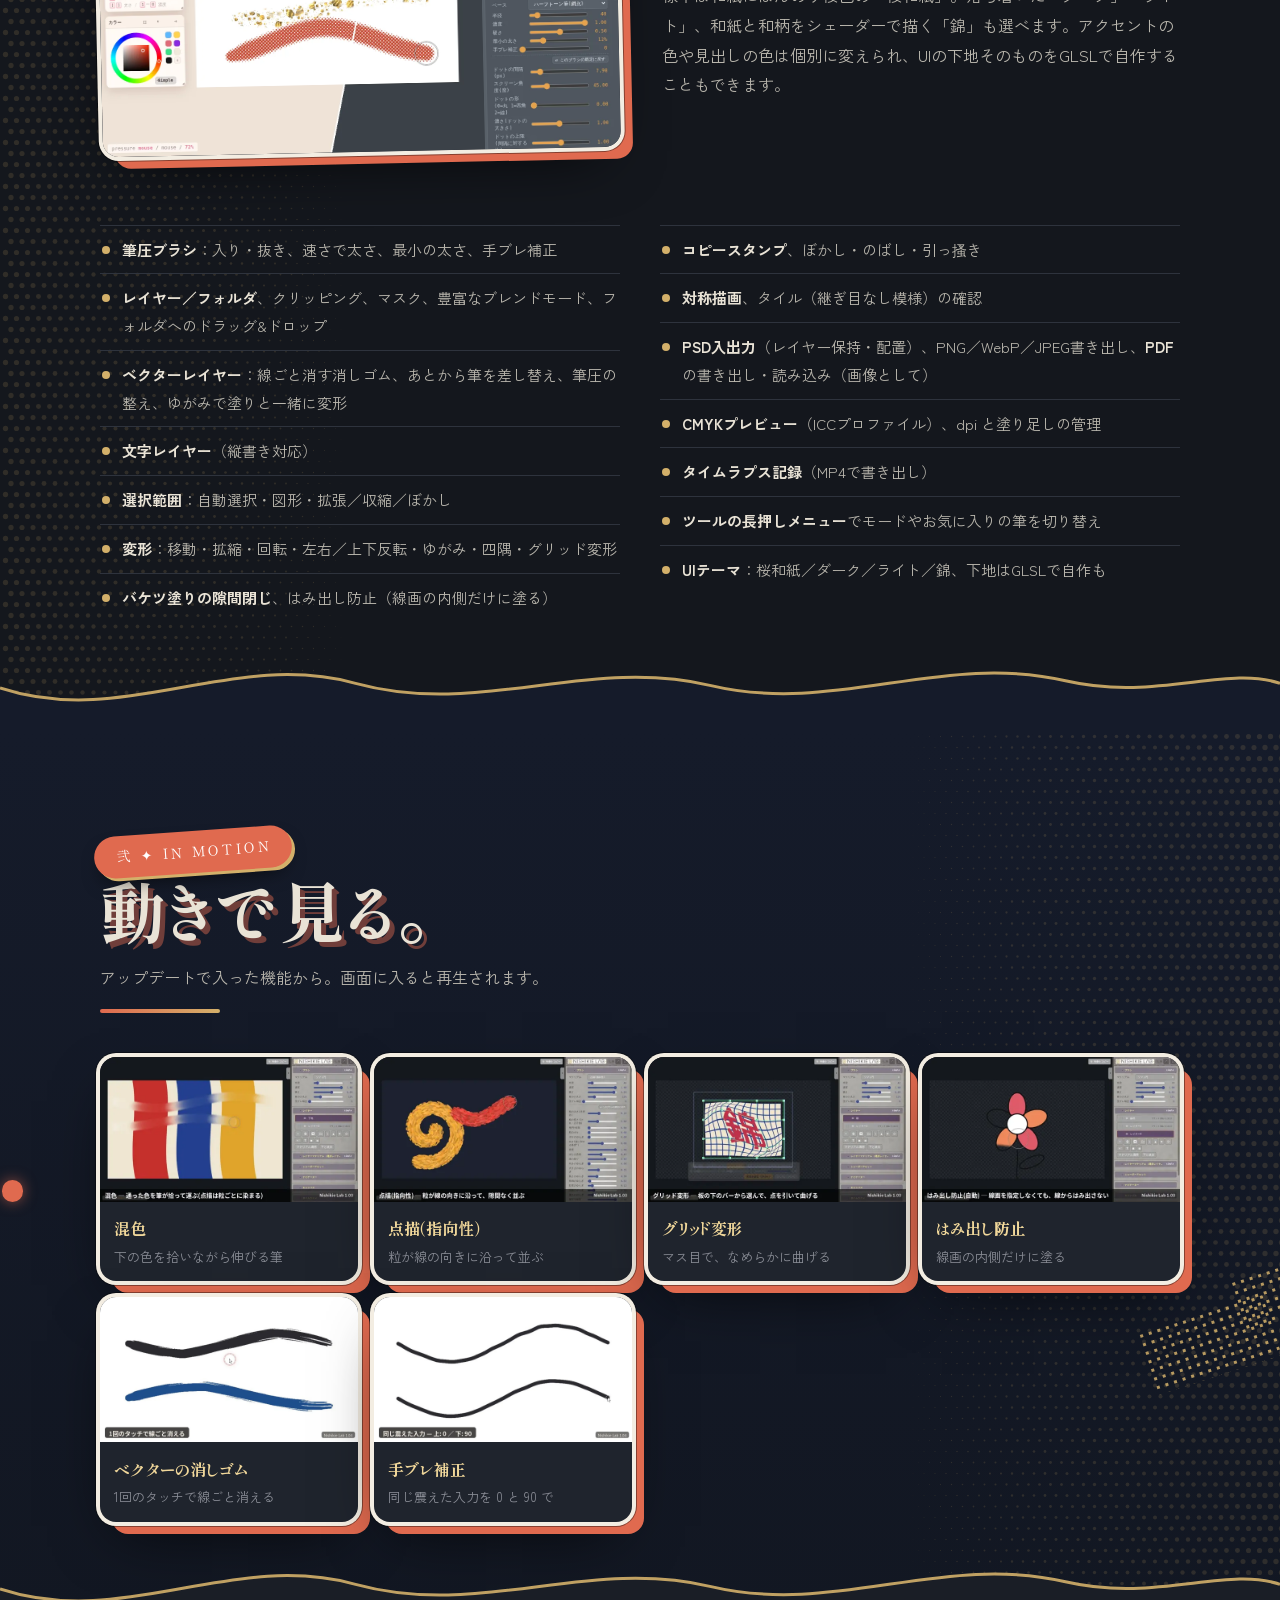
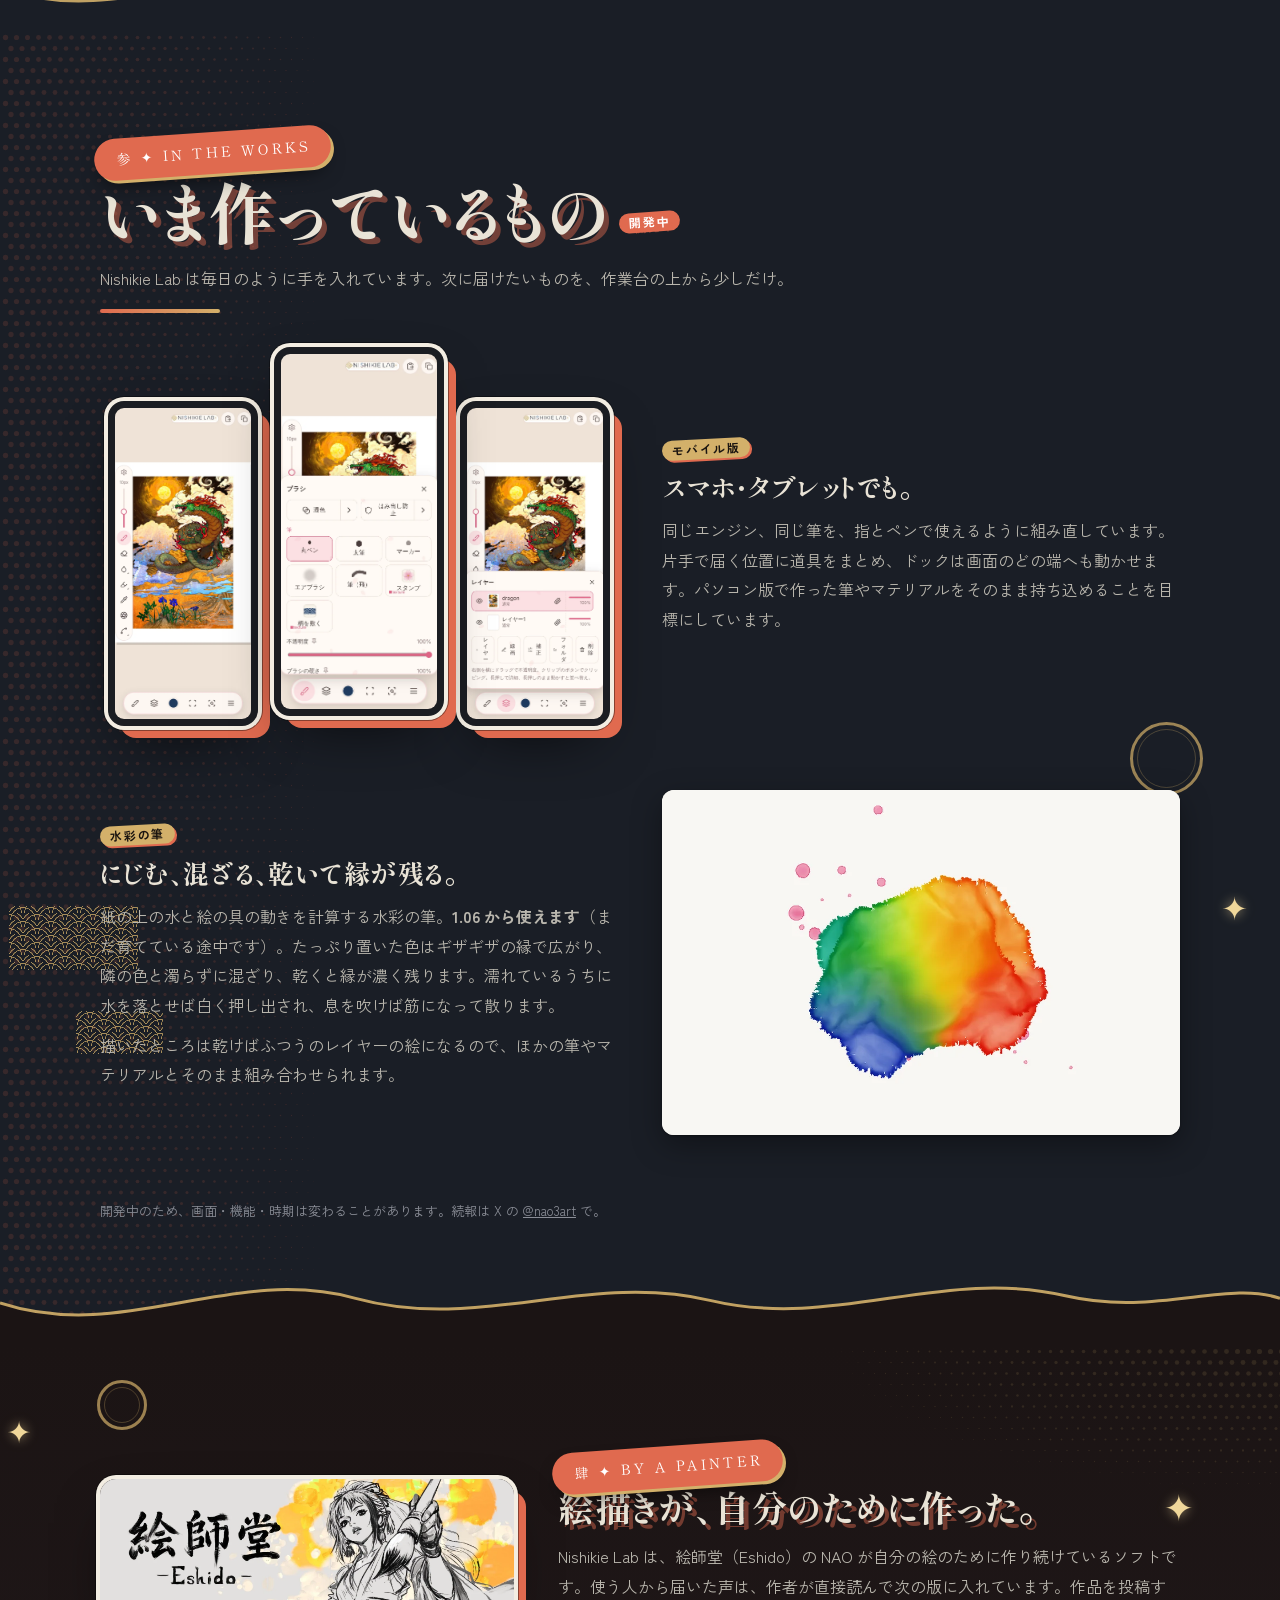
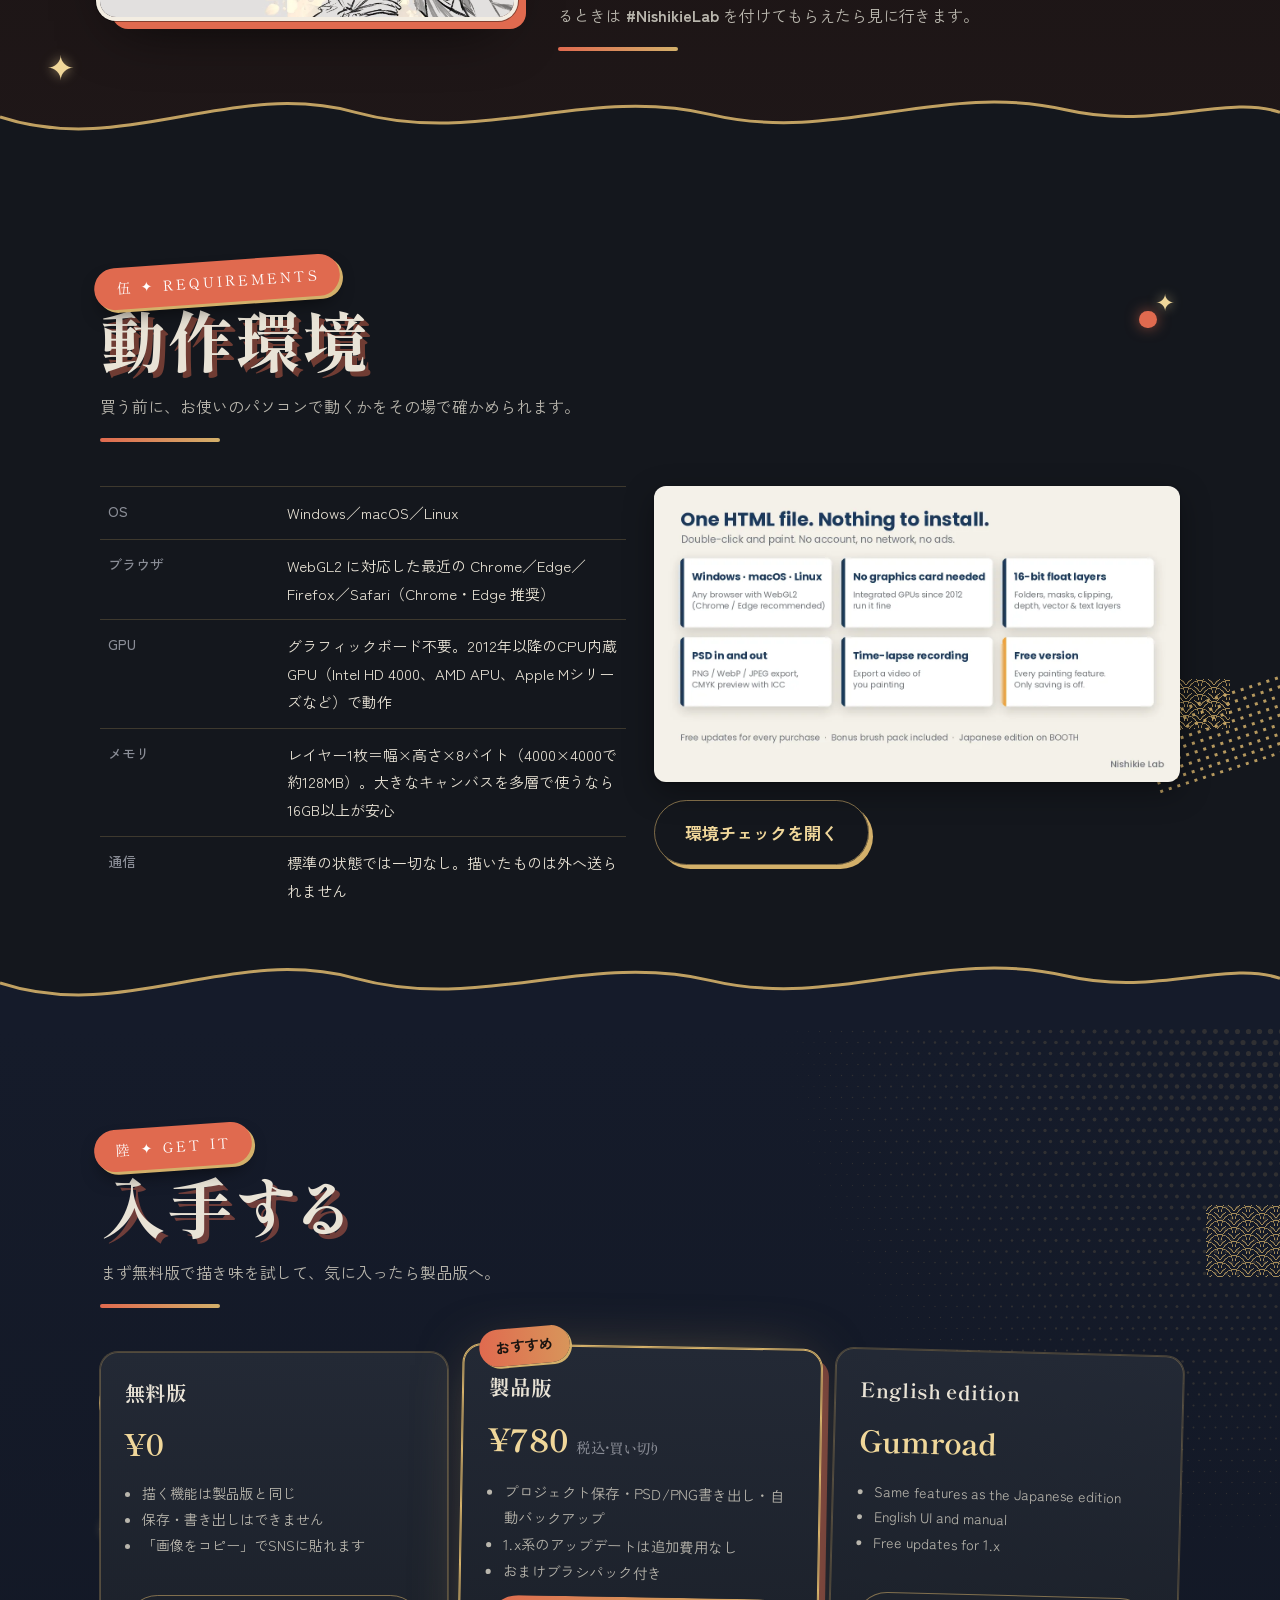
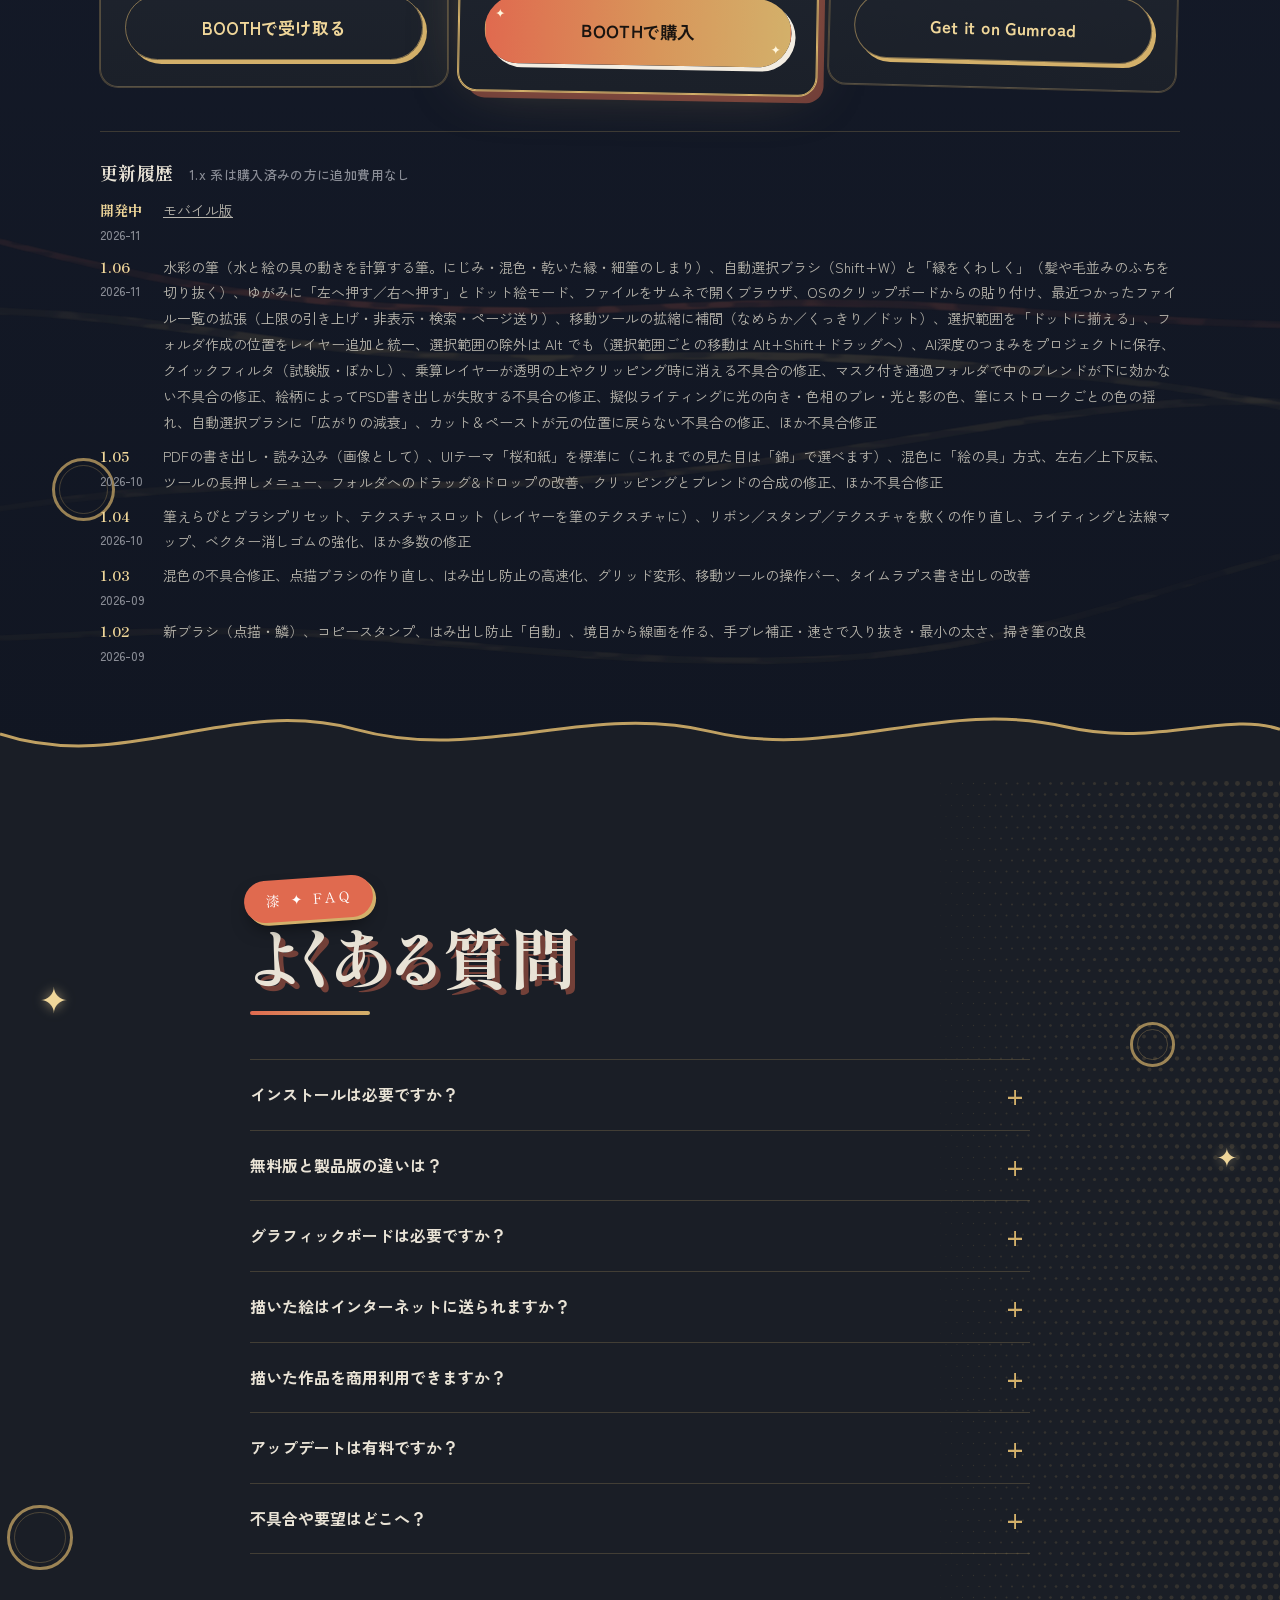
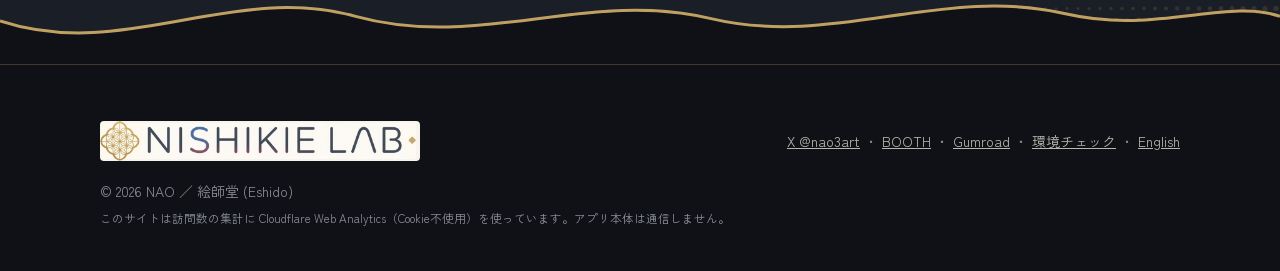
==== commit 93963402: "サイトの見た目を「和風ラグジュアリー×ポップ」に(lux) 濃紺の地と流れる墨線はそのまま、金と朱で: 大きさで消えるカラーハーフトーン(canvas)、 波のセクション継ぎ目(金の稜線)、傾いたチッ" ====
--- a/index.html
+++ b/index.html
@@ -10,8 +10,7 @@
 <link rel="alternate" hreflang="ja" href="https://naocgart-sudo.github.io/nishikie-lab/">
 <link rel="alternate" hreflang="en" href="https://naocgart-sudo.github.io/nishikie-lab/en/">
 <link rel="alternate" hreflang="x-default" href="https://naocgart-sudo.github.io/nishikie-lab/en/">
-<meta name="theme-color" content="#f3ede2" media="(prefers-color-scheme: light)">
-<meta name="theme-color" content="#14171d" media="(prefers-color-scheme: dark)">
+<meta name="theme-color" content="#14171d">
 <link rel="icon" href="assets/favicon-32.png" sizes="32x32">
 <link rel="apple-touch-icon" href="assets/apple-touch-icon.png">
 
@@ -30,6 +29,7 @@
 <link rel="preconnect" href="https://fonts.gstatic.com" crossorigin>
 <link href="https://fonts.googleapis.com/css2?family=Shippori+Mincho:wght@600;700&family=Zen+Kaku+Gothic+New:wght@400;500;700&display=swap" rel="stylesheet">
 <link rel="stylesheet" href="assets/site.css">
+<link rel="stylesheet" href="assets/lux.css?v=1">
 <link rel="preload" as="image" href="assets/dragon.webp">
 
 <script type="application/ld+json">
@@ -396,6 +396,7 @@
   </div>
 </footer>
 <script src="assets/site.js" defer></script>
+<script src="assets/lux.js?v=1" defer></script>
 <!-- Cloudflare Web Analytics --><script type='module' src='https://static.cloudflareinsights.com/beacon.min.js' data-cf-beacon='{"token": "6cad8cb829464d1d828d02a7c654e9b0"}'></script><!-- End Cloudflare Web Analytics -->
 </body>
 </html>
--- a/assets/lux.css
+++ b/assets/lux.css
@@ -0,0 +1,133 @@
+/* Nishikie Lab site — LUX skin (試作 2026-11-07)
+   「和風・高級感・ラグジュアリー(濃紺の地 × 金 × 朱 × 流れる墨線)」を軸に、ポップ版の仕掛け
+   (見出しのチップ / 波の継ぎ目 / 小物の浮遊 / ピルボタン / ステッカー風カード / 控えめな網点)を金と朱で移植。
+   site.css の上から被せるだけ(マークアップは本番と同じ)。常にダーク配色 */
+:root{
+  --paper:#14171d; --paper2:#1a1e26; --paper3:#151b2a; --card:#1f242d; --ink:#e9e3d6; --ink2:#b9b6ad; --dim:#8a8d96;
+  --shu:#e06a4f; --shu2:#ff8b6a; --gold:#d3b06a; --gold2:#f0d79a; --gold3:#8c7340; --line:#2e333d; --ai:#2b4a7a;
+  --shadow:0 1px 2px rgba(0,0,0,.3),0 10px 30px rgba(0,0,0,.35);
+  --gl:0 0 0 1px rgba(211,176,106,.28);
+  color-scheme:dark;
+}
+body{background:var(--paper)}
+::selection{background:var(--shu);color:#fff}
+section,.hero{position:relative;overflow:hidden}
+section > .wrap,.hero > .wrap{position:relative;z-index:2}
+
+/* ---- カラーハーフトーン(lux.js が canvas に描く。点の大きさで消える) ---- */
+.ht{position:absolute;left:0;top:0;pointer-events:none;z-index:0}
+
+/* ---- 波の継ぎ目: 次のセクションの色で塗り + 金の細い線 ---- */
+.wave{position:absolute;left:0;right:0;bottom:-2px;height:clamp(34px,5vw,72px);z-index:3;pointer-events:none}
+.wave svg{display:block;width:100%;height:100%}
+.wave .ln{fill:none;stroke:var(--gold);stroke-width:1.2;opacity:.55;vector-effect:non-scaling-stroke}
+
+/* 背景の色分け(濃紺 / 墨 / 藍 / 深い朱) */
+#features{background:var(--paper)}
+#motion{background:linear-gradient(180deg,#151b2a,#121722)}
+#mobile{background:var(--paper2)}
+#works{background:linear-gradient(180deg,#1b1414,#1f1718)}
+#spec{background:var(--paper)}
+#get{background:linear-gradient(180deg,#151b2a,#111622)}
+#faq{background:var(--paper2)}
+section.alt{background:initial}
+
+/* ---- header ---- */
+.nav{background:rgba(20,23,29,.78)}
+.nav .lang{border-color:rgba(211,176,106,.5);color:var(--gold2)}
+.nav ul a:hover{color:var(--gold2)}
+
+/* ---- hero: 墨線はそのまま。金の網点と小物を足す ---- */
+.hero{padding:64px 0 110px}
+.hero canvas{opacity:1}
+.kicker{color:var(--gold2);border:1px solid rgba(211,176,106,.55);border-radius:99px;padding:5px 14px 5px 12px;background:rgba(20,23,29,.6);backdrop-filter:blur(4px)}
+.kicker::before{width:18px;background:var(--gold)}
+.kicker .ver{background:var(--shu);border-color:var(--shu);color:#fff}
+.hero h1{text-shadow:0 0 30px rgba(211,176,106,.12)}
+.hero h1 .line:nth-child(2)>span{background:linear-gradient(90deg,#f6efe0,#e9e3d6 60%,var(--gold2));-webkit-background-clip:text;background-clip:text;color:transparent}
+.chips li{border-color:rgba(211,176,106,.35);background:rgba(31,36,45,.7)}
+.btn{border-radius:99px;padding:14px 26px;font-weight:700;position:relative;overflow:hidden}
+.btn.primary{background:linear-gradient(90deg,var(--shu) 0%,#d8955a 55%,var(--gold) 100%);border-color:transparent;color:#1a1410;box-shadow:0 10px 30px -10px rgba(224,106,79,.6)}
+.btn.primary small{color:#2a1c12;opacity:.8}
+.btn.primary::before,.btn.primary::after{content:"✦";position:absolute;color:#fff6dc;font-size:12px;animation:twinkle 1.8s ease-in-out infinite}
+.btn.primary::before{left:9px;top:5px}.btn.primary::after{right:9px;bottom:5px;animation-delay:.9s}
+.btn.primary::after{content:"✦"}
+.btn.ghost{border-color:rgba(211,176,106,.55);color:var(--gold2)}
+.btn.ghost:hover{background:rgba(211,176,106,.08)}
+.art img{border-radius:10px;box-shadow:0 0 0 1px rgba(211,176,106,.35),10px 10px 0 -2px rgba(224,106,79,.55),0 30px 60px -20px rgba(0,0,0,.7)}
+.art::before{inset:-18px -18px auto auto;width:72px;height:72px;border-color:var(--gold);opacity:.8;animation:spin 24s linear infinite}
+.art::after{content:"✦";position:absolute;left:-14px;bottom:60px;color:var(--gold2);font-size:22px;animation:twinkle 2.6s ease-in-out infinite}
+
+/* ---- 見出し: 金の鎖線チップが見出しに掛かる ---- */
+section{padding:100px 0 110px}
+.sec-head{position:relative}
+.sec-head .num{position:relative;z-index:2;display:inline-block;font-size:12px;letter-spacing:.22em;color:#1a1410;
+  background:linear-gradient(90deg,var(--gold2),var(--gold));padding:5px 14px 5px 16px;border-radius:99px;transform:rotate(-2.5deg);margin:0 0 -6px 4px;
+  box-shadow:0 0 0 1px rgba(255,255,255,.15) inset,0 6px 16px -6px rgba(0,0,0,.6)}
+.sec-head h2{font-size:clamp(30px,4.2vw,50px);line-height:1.2;margin:4px 0 14px;text-shadow:3px 3px 0 rgba(211,176,106,.22)}
+#works .sec-head h2{font-size:clamp(26px,3vw,36px)}
+.sec-head p{color:var(--ink2)}
+.sec-head::after{content:"";display:block;width:64px;height:2px;margin-top:16px;background:linear-gradient(90deg,var(--shu),var(--gold));border-radius:2px}
+.feature h3 .tag,.wip h3 .tag{display:table;color:var(--gold2);border:1px solid rgba(211,176,106,.5);border-radius:99px;padding:2px 10px;margin-bottom:10px;transform:rotate(-1.5deg)}
+
+/* ---- カード: 金の髪線 + 朱のずれ影(ステッカー) ---- */
+.feature .media,.clip,.phone,.works img{border-radius:16px;box-shadow:var(--gl),8px 8px 0 -1px rgba(224,106,79,.35),0 20px 50px -20px rgba(0,0,0,.7);transition:transform .35s}
+.feature:nth-child(even) .media{box-shadow:var(--gl),-8px 8px 0 -1px rgba(211,176,106,.35),0 20px 50px -20px rgba(0,0,0,.7)}
+.feature .media:hover,.clip:hover{transform:translate(-2px,-3px) rotate(-.4deg)}
+.clip figcaption b{color:var(--gold2)}
+.plan{border-radius:18px;border:1px solid rgba(211,176,106,.3);background:linear-gradient(180deg,#232935,#1b2029);box-shadow:var(--gl)}
+.plan.main{border:1px solid var(--gold);box-shadow:0 0 0 1px var(--gold),8px 8px 0 -1px rgba(224,106,79,.45),0 0 60px -20px rgba(211,176,106,.5)}
+.plan.main::before{background:linear-gradient(90deg,var(--shu),#d8955a);color:#1a1410;font-weight:700;transform:rotate(-3deg);left:16px;top:-14px;padding:3px 12px}
+.plan .price{color:var(--gold2)}
+.list li::before{background:var(--gold)}
+.spec th,.spec td,.faq details,.faq details:last-child,.updates{border-color:rgba(211,176,106,.22)}
+.faq summary::after{color:var(--gold)}
+.updates dt{color:var(--gold2)}
+#mobile .sec-head h2 .soon{background:var(--shu);color:#fff;transform:rotate(-4deg)}
+footer{border-top:1px solid rgba(211,176,106,.25);background:#0f1116}
+
+/* ---- 浮遊する小物(金の星・朱の丸・金の輪・網点の切れ端)。本文の外側に ---- */
+.deco{position:absolute;z-index:1;pointer-events:none;user-select:none;font-size:var(--sz,20px);line-height:1;opacity:.9;
+  animation:floaty var(--dur,7s) ease-in-out infinite alternate}
+.deco.star{color:var(--gold2);text-shadow:0 0 12px rgba(240,215,154,.6);animation:floaty var(--dur,7s) ease-in-out infinite alternate,twinkle 3.2s ease-in-out infinite}
+.deco.dot{width:var(--sz,10px);height:var(--sz,10px);border-radius:50%;background:var(--shu);box-shadow:0 0 14px rgba(224,106,79,.6);font-size:0}
+.deco.ring{width:var(--sz,36px);height:var(--sz,36px);border:1.5px solid var(--gold);border-radius:50%;font-size:0;opacity:.7;animation:floaty var(--dur,7s) ease-in-out infinite alternate,spin var(--spin,18s) linear infinite}
+.deco.ring::after{content:"";position:absolute;inset:4px;border:1px solid rgba(211,176,106,.4);border-radius:50%}
+.deco.dots{width:var(--sz,70px);height:calc(var(--sz,70px)*.5);font-size:0;opacity:.5;
+  background:radial-gradient(circle,var(--gold) 0 1.5px,transparent 2px) 0 0/9px 9px;transform:rotate(-18deg)}
+.deco.sei{width:var(--sz,80px);height:calc(var(--sz,80px)*.5);font-size:0;opacity:.45;
+  background:radial-gradient(circle at 50% 100%,transparent 60%,rgba(211,176,106,.9) 61%,rgba(211,176,106,.9) 64%,transparent 65%,transparent 78%,rgba(211,176,106,.9) 79%,rgba(211,176,106,.9) 82%,transparent 83%) 0 0/28px 14px,
+             radial-gradient(circle at 50% 100%,transparent 60%,rgba(211,176,106,.9) 61%,rgba(211,176,106,.9) 64%,transparent 65%,transparent 78%,rgba(211,176,106,.9) 79%,rgba(211,176,106,.9) 82%,transparent 83%) 14px 7px/28px 14px}
+@keyframes floaty{from{transform:translateY(0)}to{transform:translateY(-12px)}}
+@keyframes spin{to{rotate:360deg}}
+@keyframes twinkle{0%,100%{opacity:.45;scale:.85}50%{opacity:1;scale:1.1}}
+@media (prefers-reduced-motion:reduce){.deco,.btn.primary::before,.btn.primary::after,.art::before,.art::after{animation:none}}
+@media (max-width:760px){.deco{display:none}}
+
+/* ---- 入手セクションの背景にも墨線(lux.js が canvas を足す) ---- */
+canvas.inkline{position:absolute;inset:0;width:100%;height:100%;z-index:0;pointer-events:none;opacity:.9}
+
+/* ==== 強め(旧 lux2.css) ==== */
+/* LUX2: lux.css の上に重ねて「クリエイターズ風」を強める(網点を大きく濃く / チップを朱で大きく / 波を太く / 小物を大きく多く / ステッカーの傾き) */
+.wave{height:clamp(50px,8vw,120px)}
+.wave .ln{stroke-width:3;opacity:.9}
+.sec-head .num{font-size:14px;padding:8px 20px 8px 22px;background:var(--shu);color:#fff;transform:rotate(-4deg);margin-bottom:-14px;margin-left:-6px;box-shadow:3px 3px 0 var(--gold),0 10px 20px -8px rgba(0,0,0,.7)}
+.sec-head h2{font-size:clamp(36px,5.4vw,66px);text-shadow:5px 5px 0 rgba(224,106,79,.45)}
+.sec-head::after{width:120px;height:4px}
+.feature h3 .tag,.wip h3 .tag{background:var(--gold);color:#1a1410;border:none;font-weight:700;transform:rotate(-3deg);box-shadow:2px 2px 0 var(--shu)}
+.feature .media,.clip{transform:rotate(-1.2deg)}
+.feature:nth-child(even) .media{transform:rotate(1.2deg)}
+.feature .media,.clip,.phone,.works img{box-shadow:0 0 0 4px #f3ede2,0 0 0 5px rgba(0,0,0,.4),12px 12px 0 0 var(--shu),0 24px 60px -20px rgba(0,0,0,.8)}
+.feature:nth-child(even) .media{box-shadow:0 0 0 4px #f3ede2,0 0 0 5px rgba(0,0,0,.4),-12px 12px 0 0 var(--gold),0 24px 60px -20px rgba(0,0,0,.8)}
+.art img{box-shadow:0 0 0 6px #f3ede2,14px 14px 0 0 var(--shu),0 30px 60px -20px rgba(0,0,0,.8);transform:rotate(-2.5deg)}
+.btn{font-size:17px;padding:16px 30px;box-shadow:4px 4px 0 var(--gold)}
+.btn.primary{box-shadow:4px 4px 0 #f3ede2}
+.kicker{background:var(--gold);color:#1a1410;border:none;font-weight:800;transform:rotate(-2deg);box-shadow:3px 3px 0 var(--shu)}
+.kicker::before{background:#1a1410}
+.deco{opacity:1}
+.deco.star{font-size:calc(var(--sz,20px)*1.8)}
+.deco.dot{width:calc(var(--sz,10px)*2);height:calc(var(--sz,10px)*2)}
+.deco.ring{width:calc(var(--sz,36px)*1.6);height:calc(var(--sz,36px)*1.6);border-width:3px}
+.deco.dots,.deco.sei{opacity:.85;width:calc(var(--sz,70px)*1.5);height:calc(var(--sz,70px)*.75)}
+.plan{transform:rotate(-1deg)}.plan.main{transform:rotate(1deg) scale(1.03)}.plan:last-child{transform:rotate(1.5deg)}
+.plan.main::before{font-size:14px;padding:5px 16px;left:14px;top:-18px;transform:rotate(-6deg);box-shadow:2px 2px 0 var(--gold)}
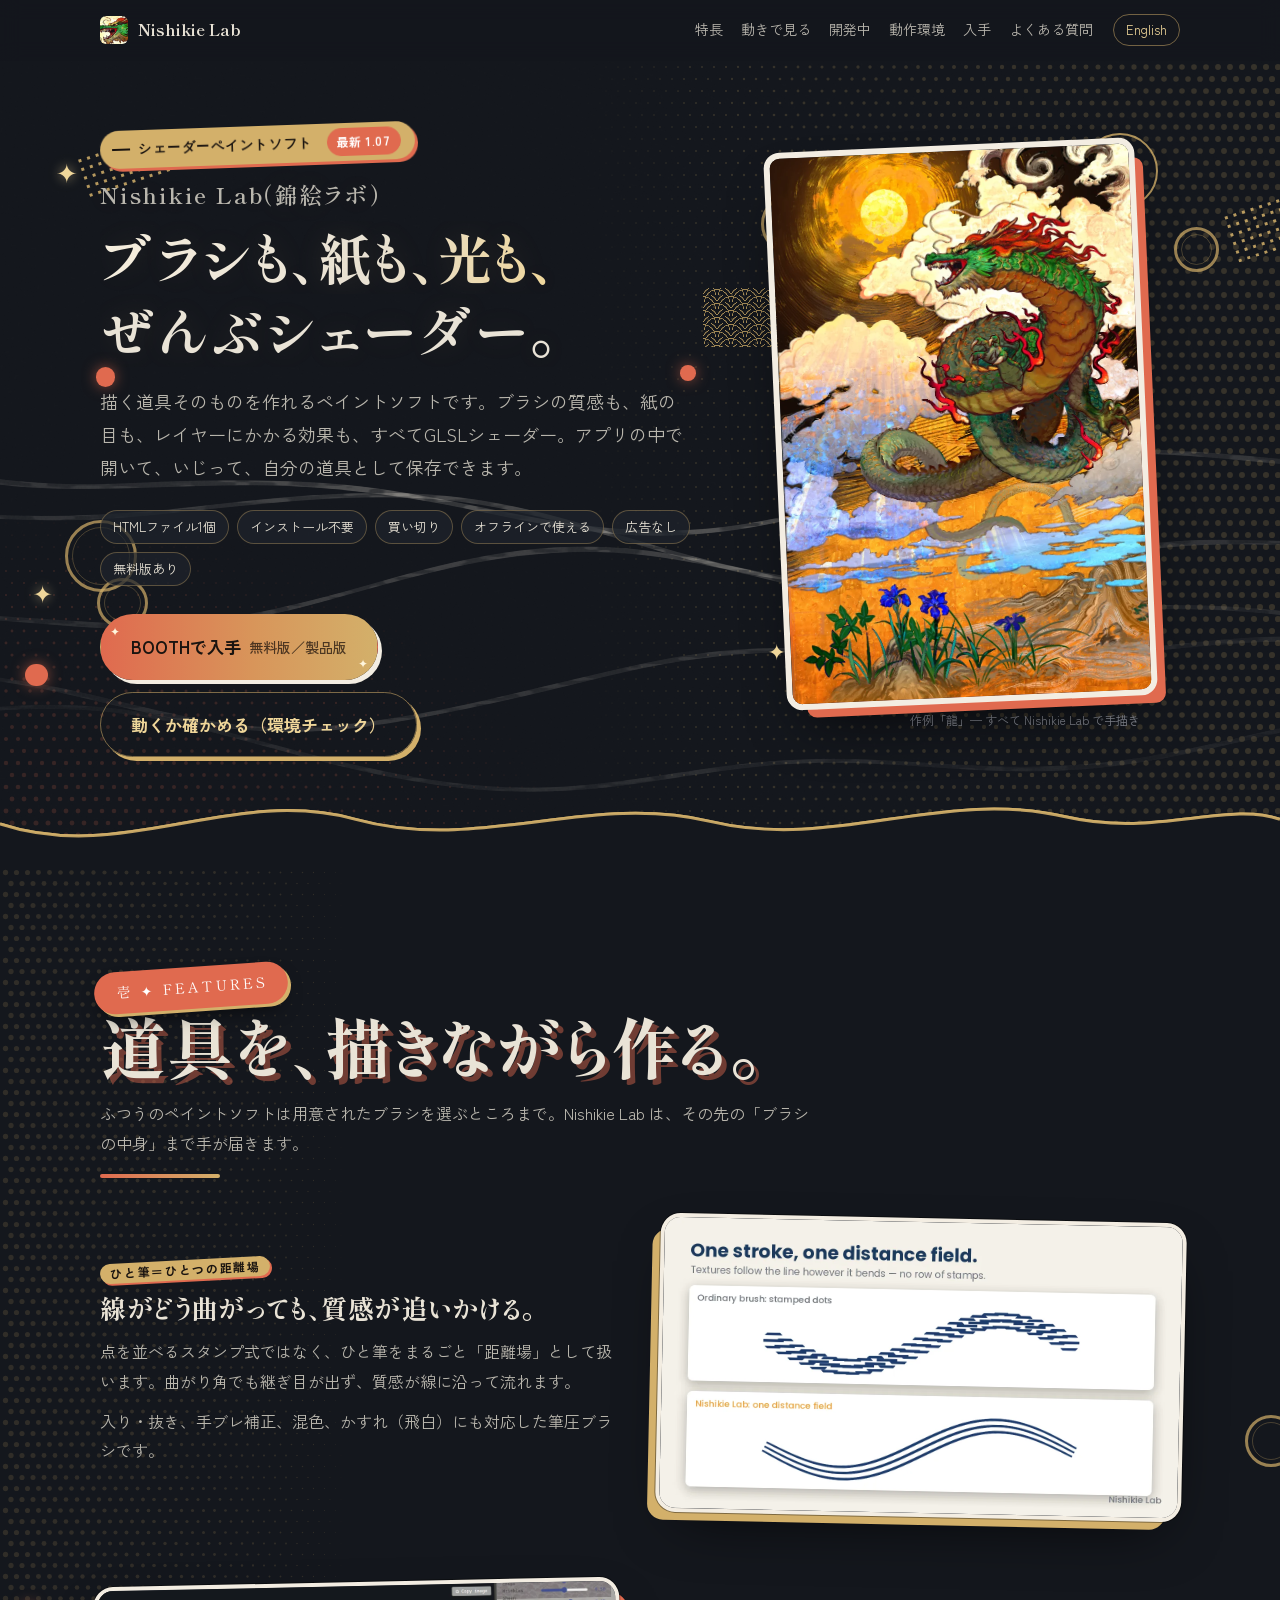
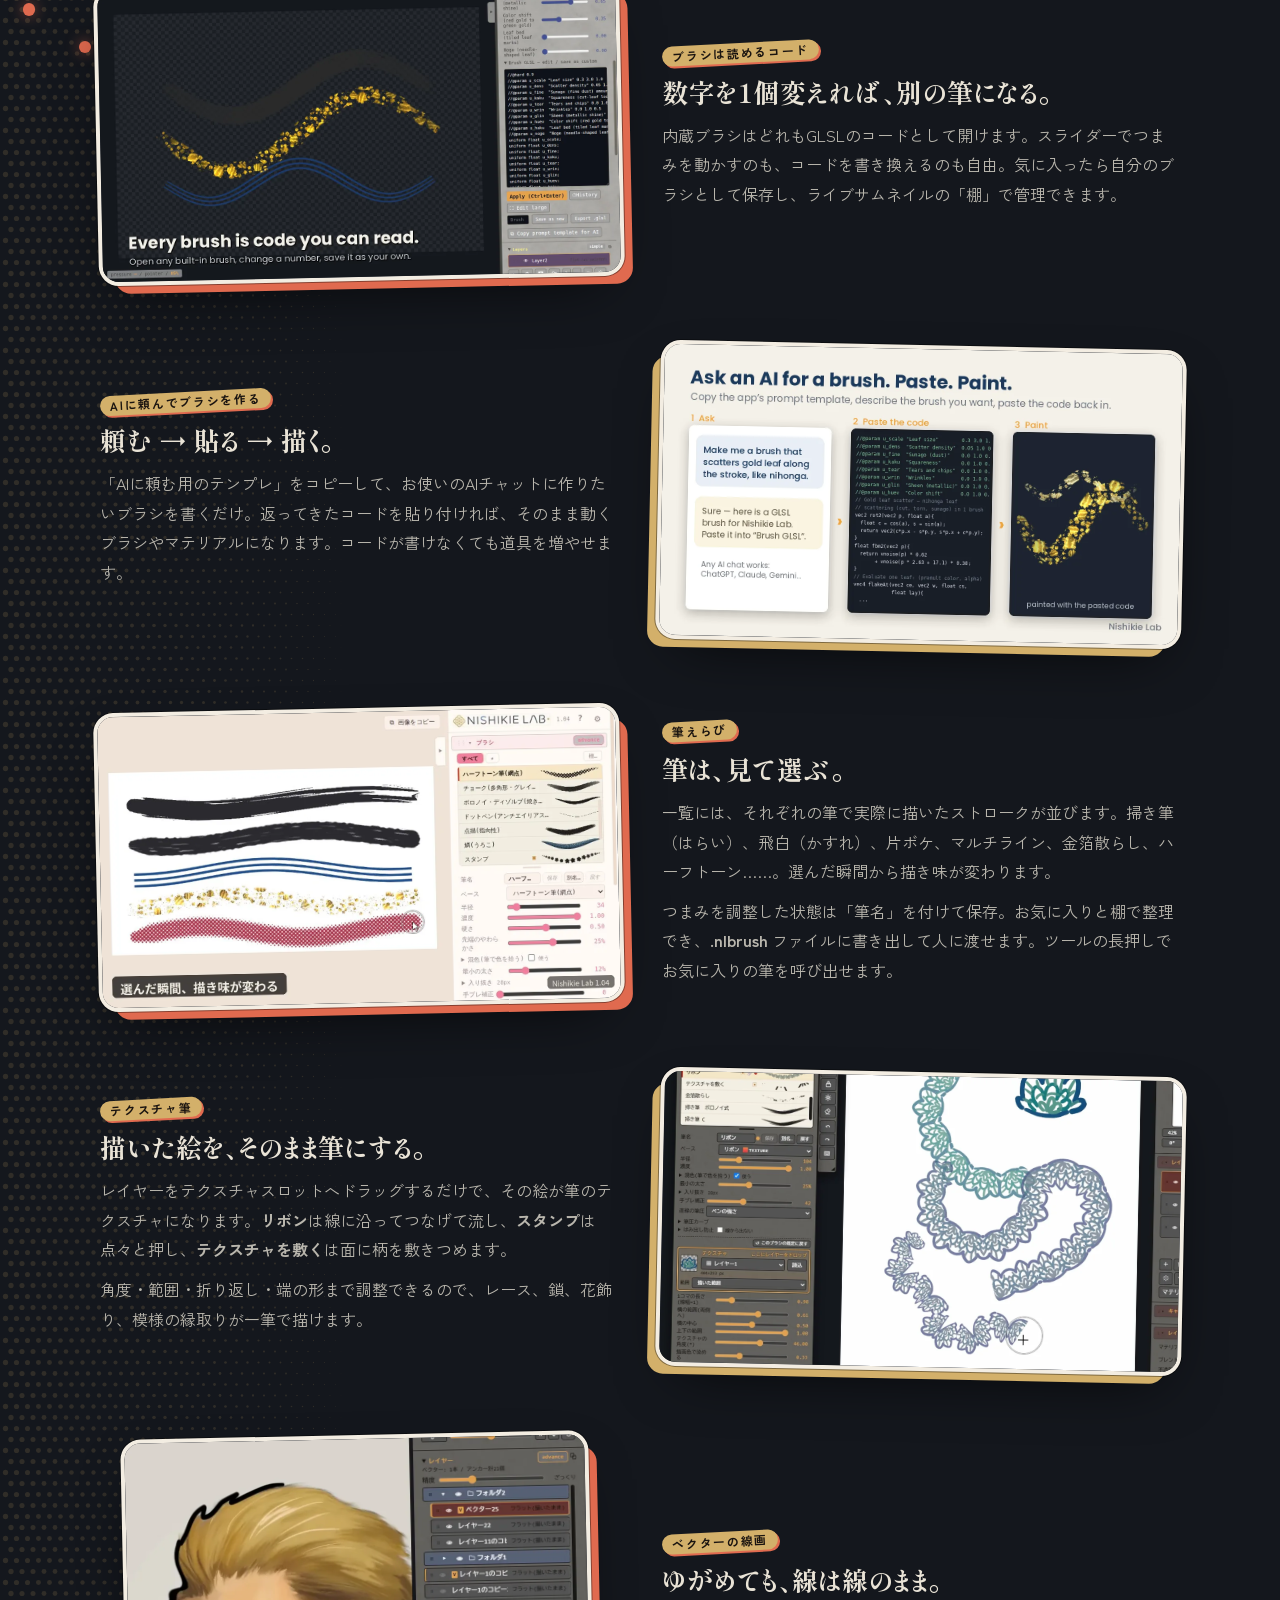
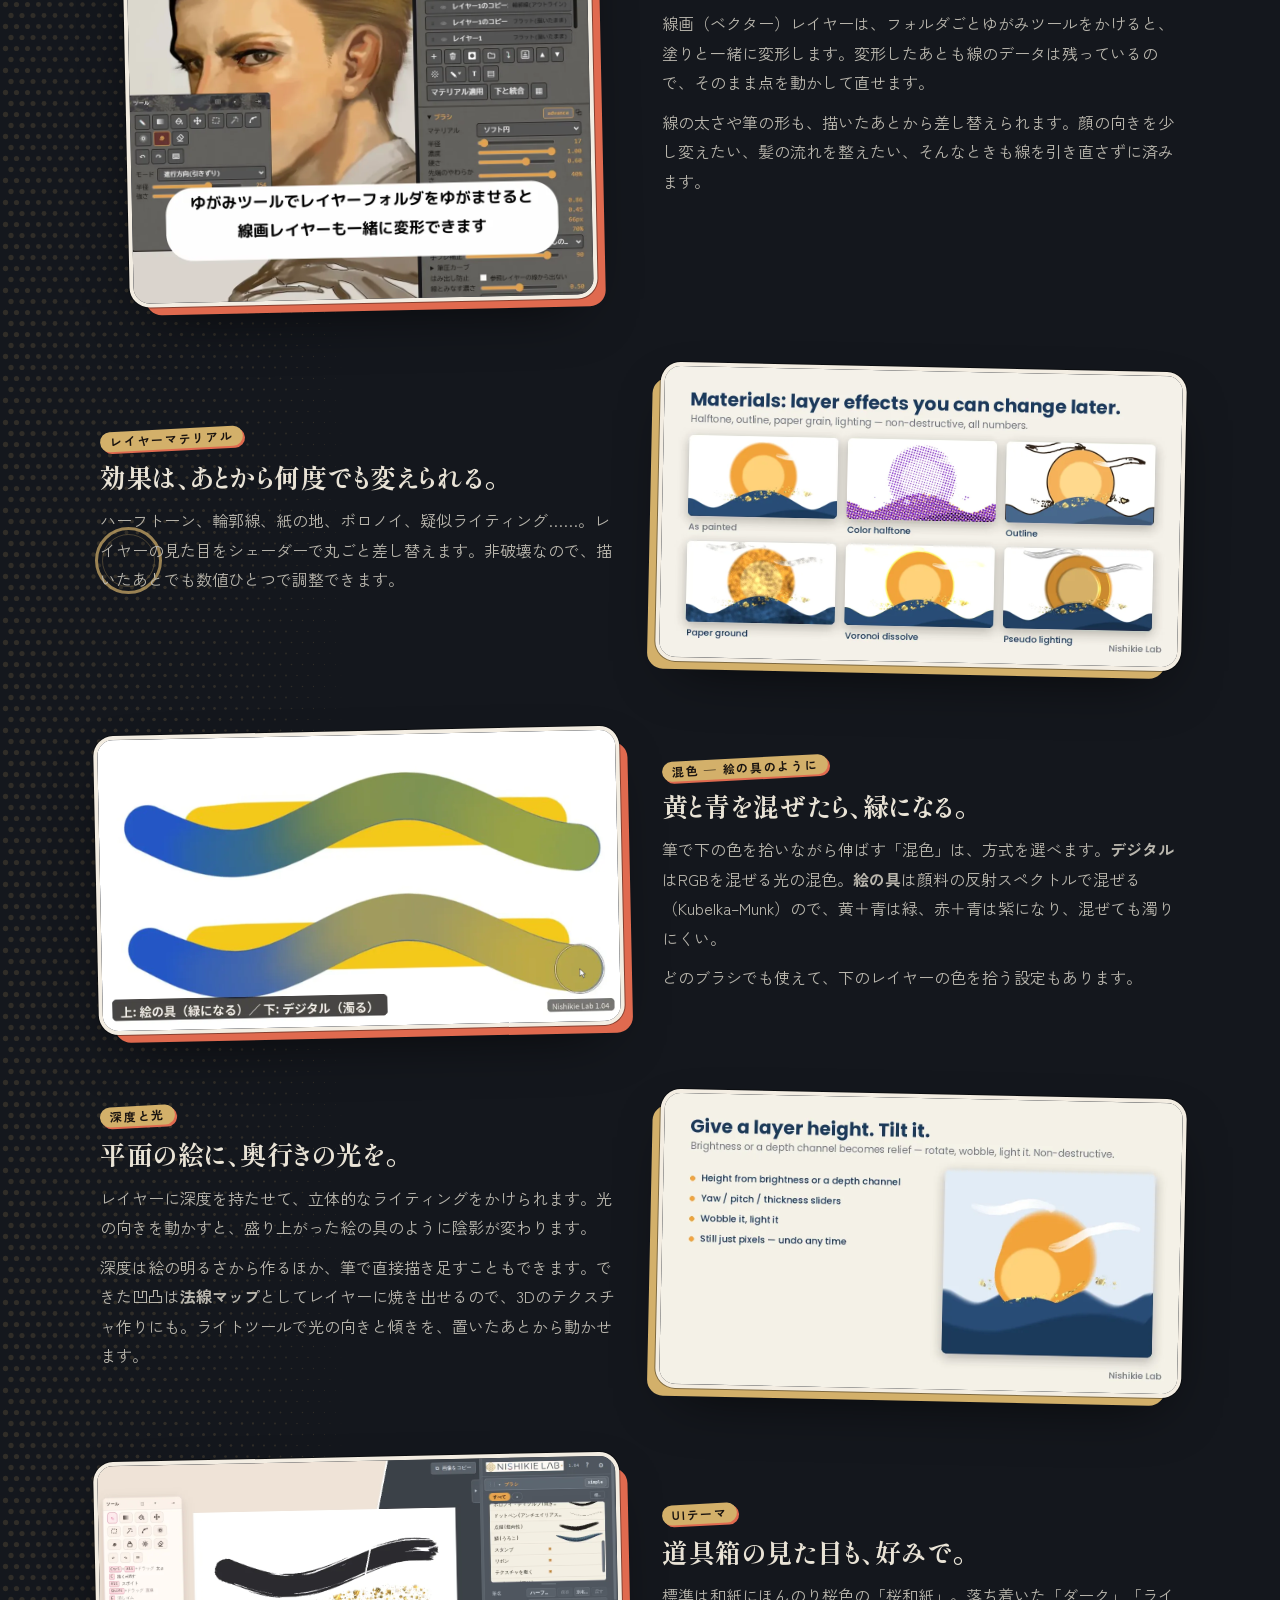
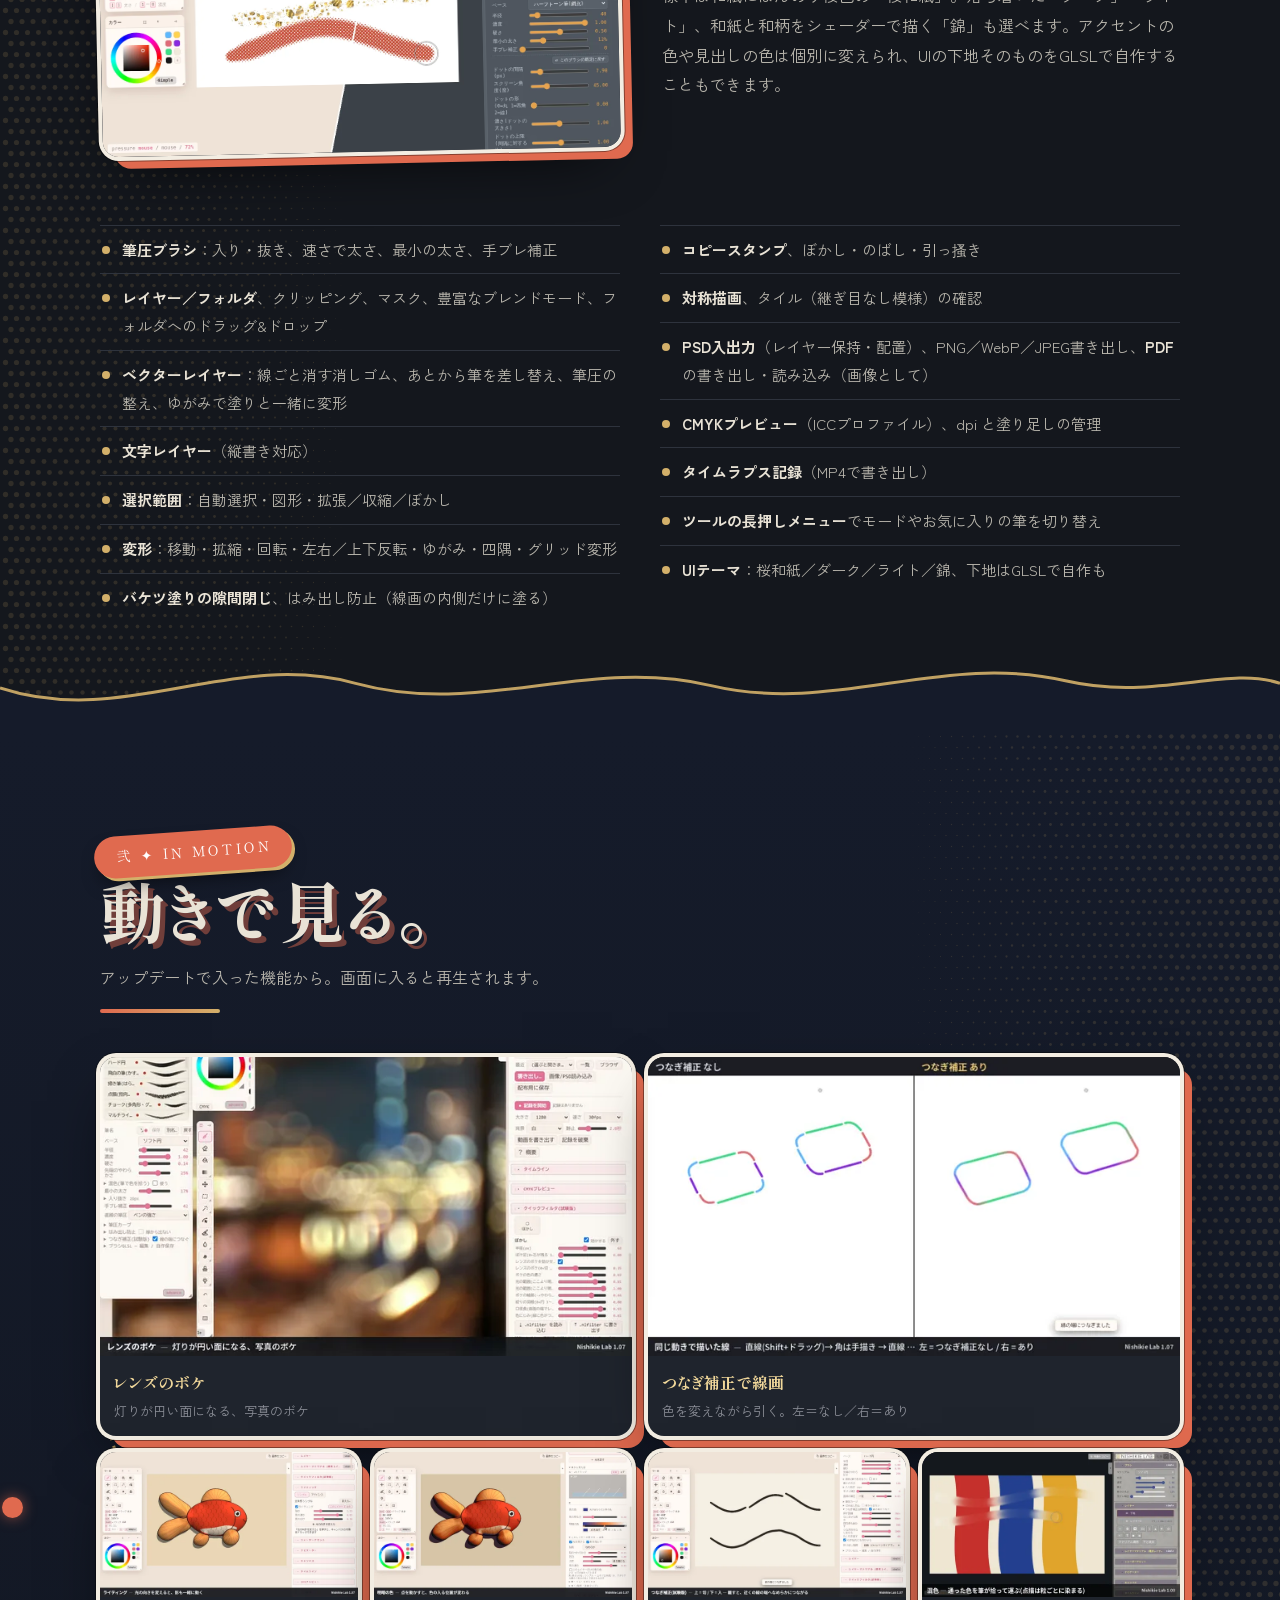
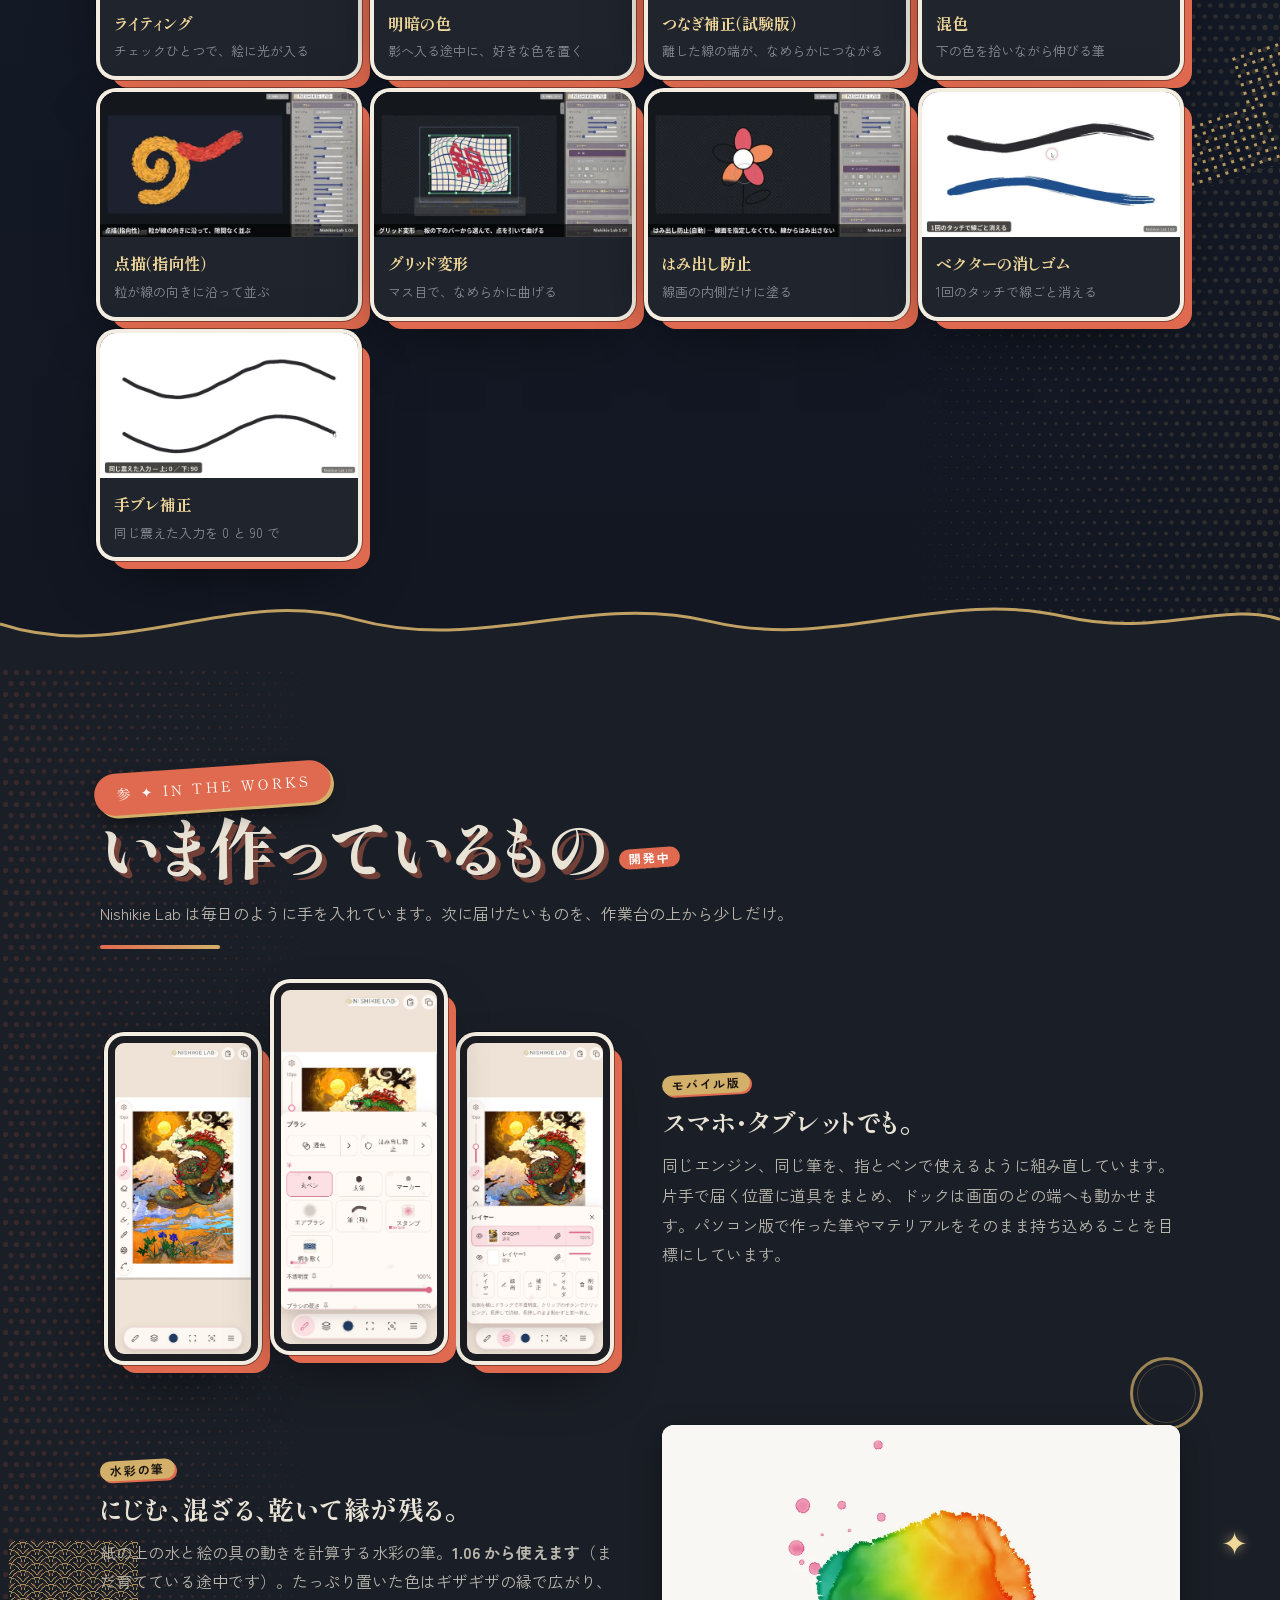
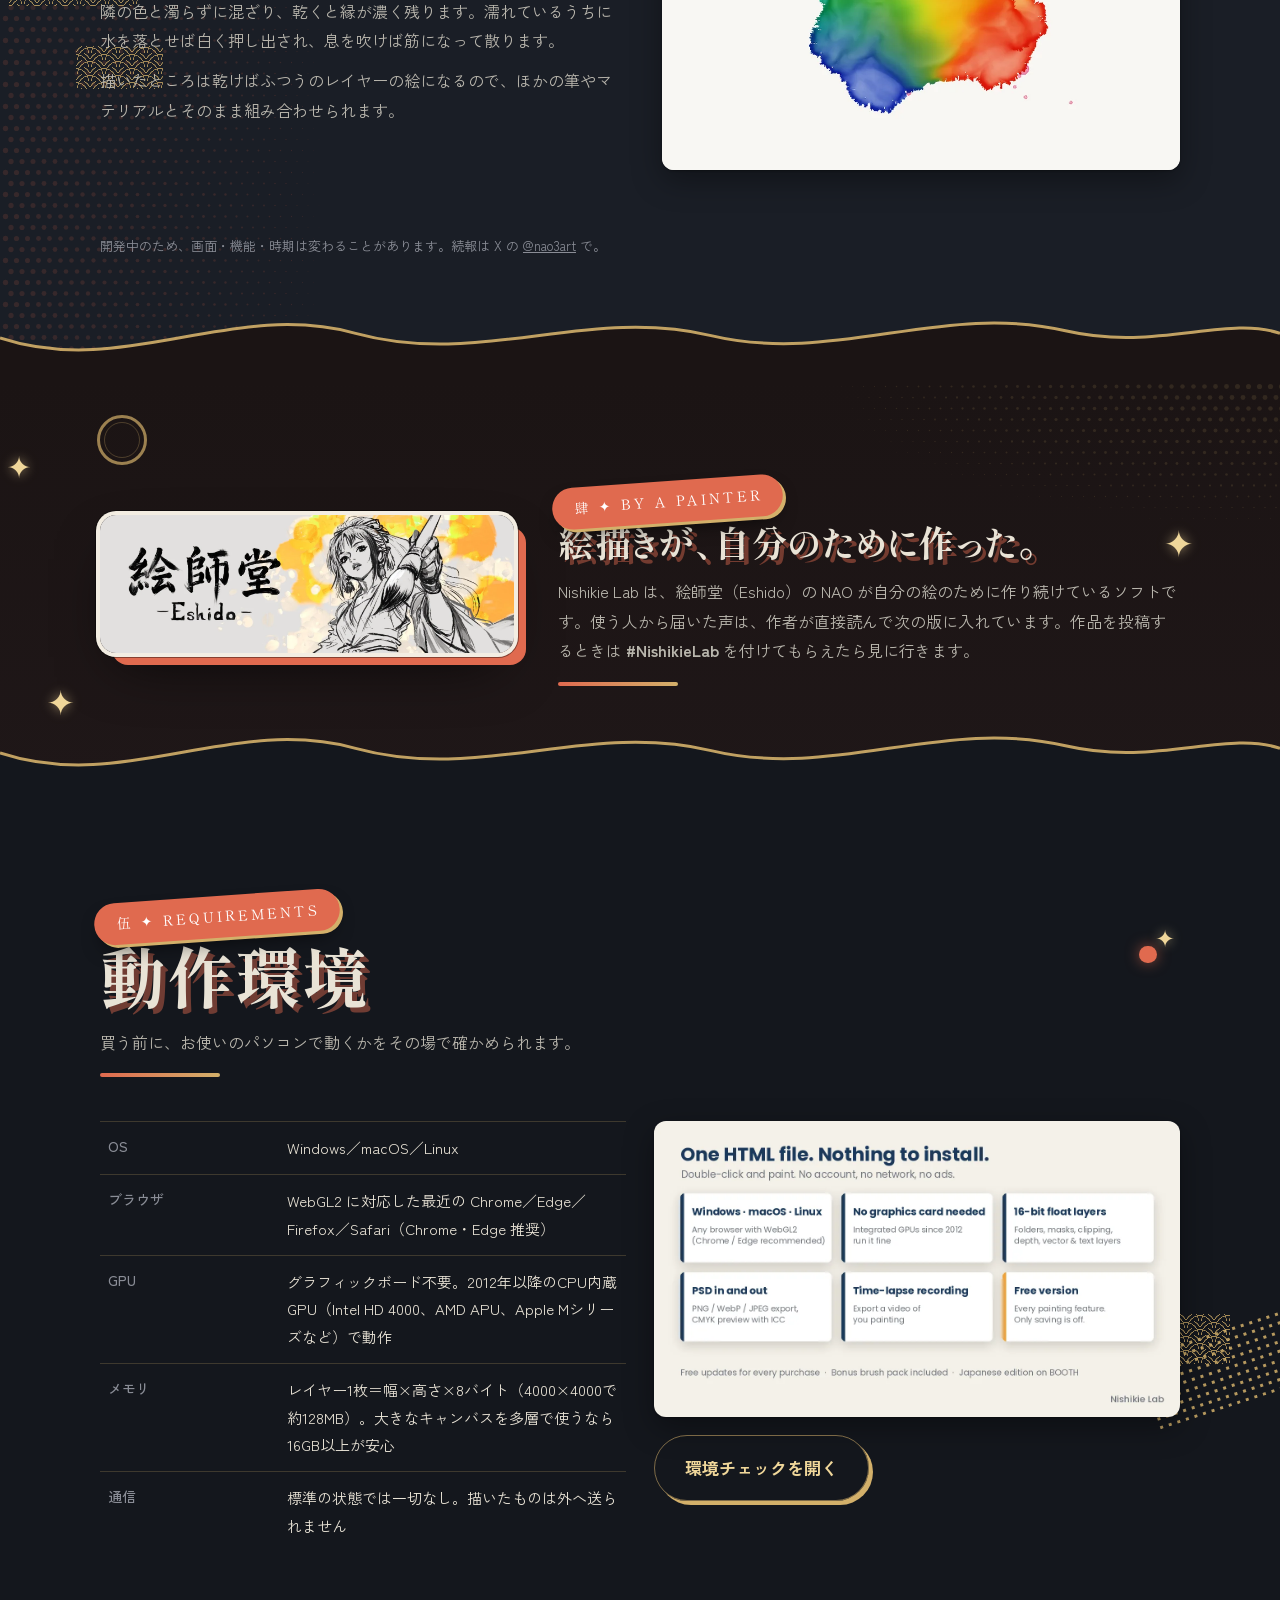
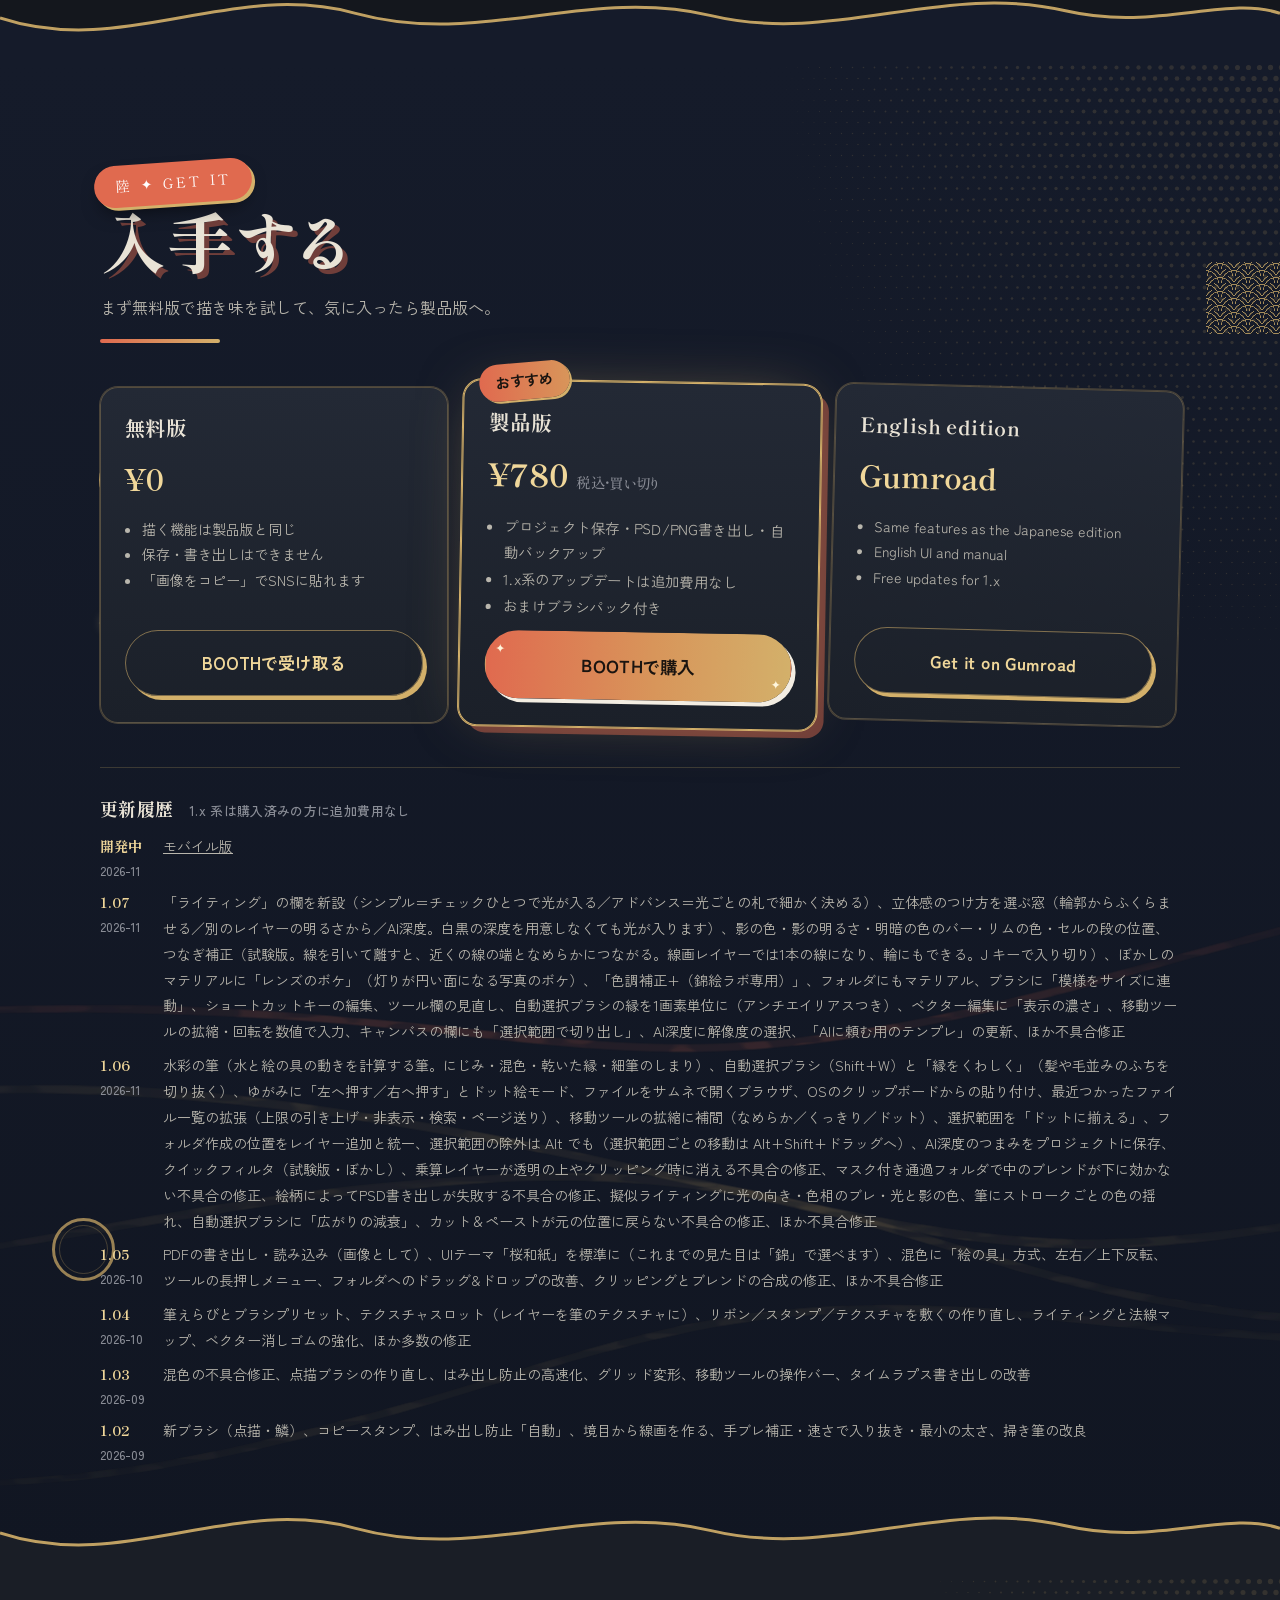
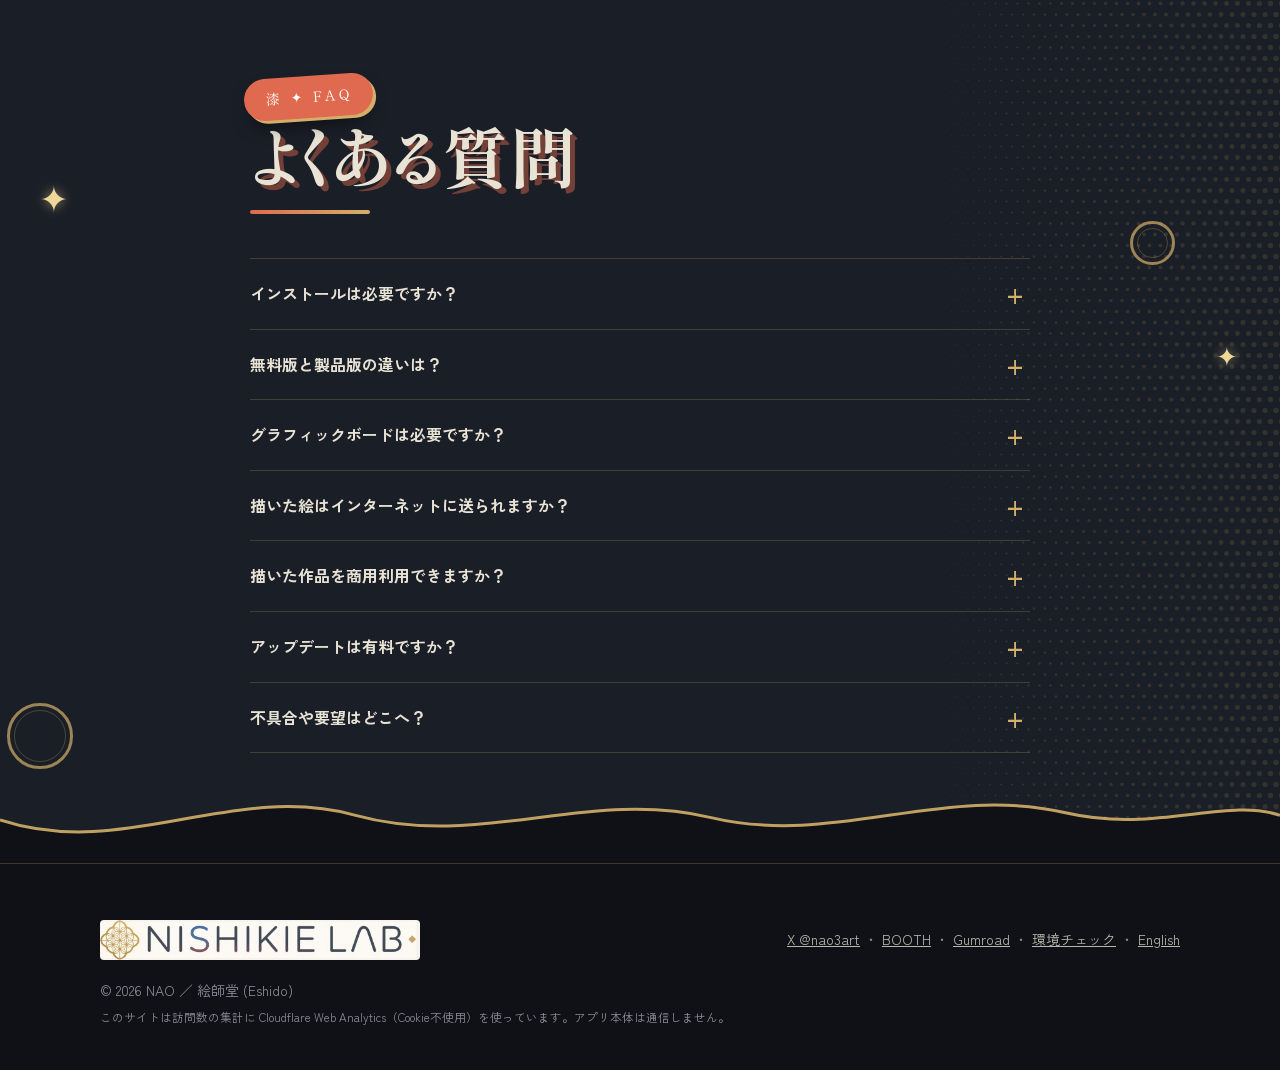
==== commit 42e8dad0: "1.07: 新機能の動画 5 本と更新履歴 - 動きで見る: レンズのボケ / つなぎ補正で線画(見比べ) / ライティング / 明暗の色 / つなぎ補正 を先頭に追加(media.json) - 版" ====
--- a/index.html
+++ b/index.html
@@ -44,8 +44,8 @@
       "description": "ブラシ・紙・レイヤー効果がすべてGLSLシェーダーでできたペイントソフト。HTMLファイル1個をブラウザで開くだけで動き、インストール不要・通信なし。",
       "applicationCategory": "DesignApplication",
       "applicationSubCategory": "ペイントソフト",
-      "softwareVersion": "1.06",
-      "dateModified": "2026-11-06",
+      "softwareVersion": "1.07",
+      "dateModified": "2026-11-17",
       "operatingSystem": "Windows, macOS, Linux（WebGL2対応ブラウザ）",
       "inLanguage": ["ja", "en"],
       "image": "https://naocgart-sudo.github.io/nishikie-lab/assets/og.jpg",
@@ -102,7 +102,7 @@
   <canvas id="heroGL" aria-hidden="true"></canvas>
   <div class="wrap">
     <div>
-      <span class="kicker">シェーダーペイントソフト <em class="ver">最新 1.06</em></span>
+      <span class="kicker">シェーダーペイントソフト <em class="ver">最新 1.07</em></span>
       <h1>
         <span class="name">Nishikie Lab（錦絵ラボ）</span>
         <span class="line"><span>ブラシも、紙も、光も、</span></span>
@@ -353,6 +353,7 @@
       <h3>更新履歴 <small>1.x 系は購入済みの方に追加費用なし</small></h3>
       <dl>
         <dt>開発中 <span>2026-11</span></dt><dd><a href="#mobile">モバイル版</a></dd>
+        <dt>1.07 <span>2026-11</span></dt><dd>「ライティング」の欄を新設（シンプル＝チェックひとつで光が入る／アドバンス＝光ごとの札で細かく決める）、立体感のつけ方を選ぶ窓（輪郭からふくらませる／別のレイヤーの明るさから／AI深度。白黒の深度を用意しなくても光が入ります）、影の色・影の明るさ・明暗の色のバー・リムの色・セルの段の位置、つなぎ補正（試験版。線を引いて離すと、近くの線の端となめらかにつながる。線画レイヤーでは1本の線になり、輪にもできる。J キーで入り切り）、ぼかしのマテリアルに「レンズのボケ」（灯りが円い面になる写真のボケ）、「色調補正+（錦絵ラボ専用）」、フォルダにもマテリアル、ブラシに「模様をサイズに連動」、ショートカットキーの編集、ツール欄の見直し、自動選択ブラシの縁を1画素単位に（アンチエイリアスつき）、ベクター編集に「表示の濃さ」、移動ツールの拡縮・回転を数値で入力、キャンバスの欄にも「選択範囲で切り出し」、AI深度に解像度の選択、「AIに頼む用のテンプレ」の更新、ほか不具合修正</dd>
         <dt>1.06 <span>2026-11</span></dt><dd>水彩の筆（水と絵の具の動きを計算する筆。にじみ・混色・乾いた縁・細筆のしまり）、自動選択ブラシ（Shift+W）と「縁をくわしく」（髪や毛並みのふちを切り抜く）、ゆがみに「左へ押す／右へ押す」とドット絵モード、ファイルをサムネで開くブラウザ、OSのクリップボードからの貼り付け、最近つかったファイル一覧の拡張（上限の引き上げ・非表示・検索・ページ送り）、移動ツールの拡縮に補間（なめらか／くっきり／ドット）、選択範囲を「ドットに揃える」、フォルダ作成の位置をレイヤー追加と統一、選択範囲の除外は Alt でも（選択範囲ごとの移動は Alt+Shift+ドラッグへ）、AI深度のつまみをプロジェクトに保存、クイックフィルタ（試験版・ぼかし）、乗算レイヤーが透明の上やクリッピング時に消える不具合の修正、マスク付き通過フォルダで中のブレンドが下に効かない不具合の修正、絵柄によってPSD書き出しが失敗する不具合の修正、擬似ライティングに光の向き・色相のブレ・光と影の色、筆にストロークごとの色の揺れ、自動選択ブラシに「広がりの減衰」、カット＆ペーストが元の位置に戻らない不具合の修正、ほか不具合修正</dd>
         <dt>1.05 <span>2026-10</span></dt><dd>PDFの書き出し・読み込み（画像として）、UIテーマ「桜和紙」を標準に（これまでの見た目は「錦」で選べます）、混色に「絵の具」方式、左右／上下反転、ツールの長押しメニュー、フォルダへのドラッグ&amp;ドロップの改善、クリッピングとブレンドの合成の修正、ほか不具合修正</dd>
         <dt>1.04 <span>2026-10</span></dt><dd>筆えらびとブラシプリセット、テクスチャスロット（レイヤーを筆のテクスチャに）、リボン／スタンプ／テクスチャを敷くの作り直し、ライティングと法線マップ、ベクター消しゴムの強化、ほか多数の修正</dd>
